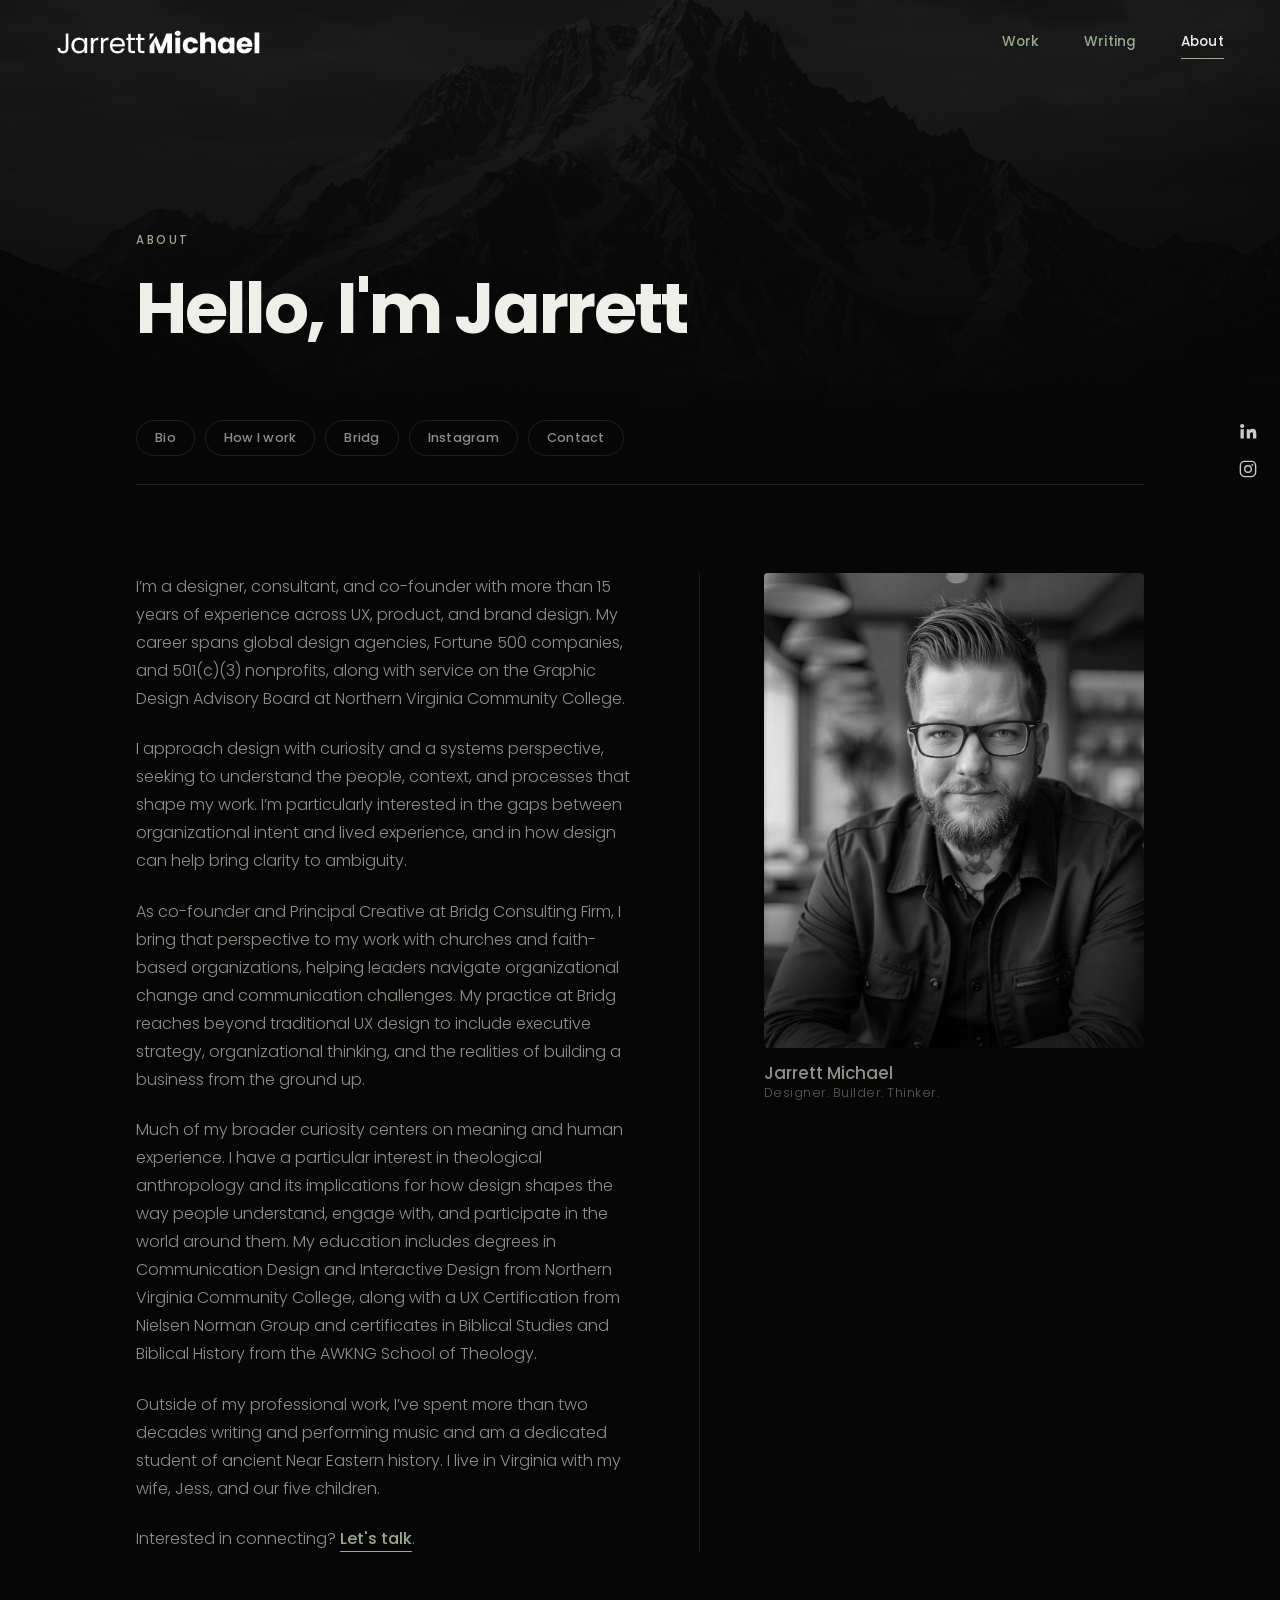
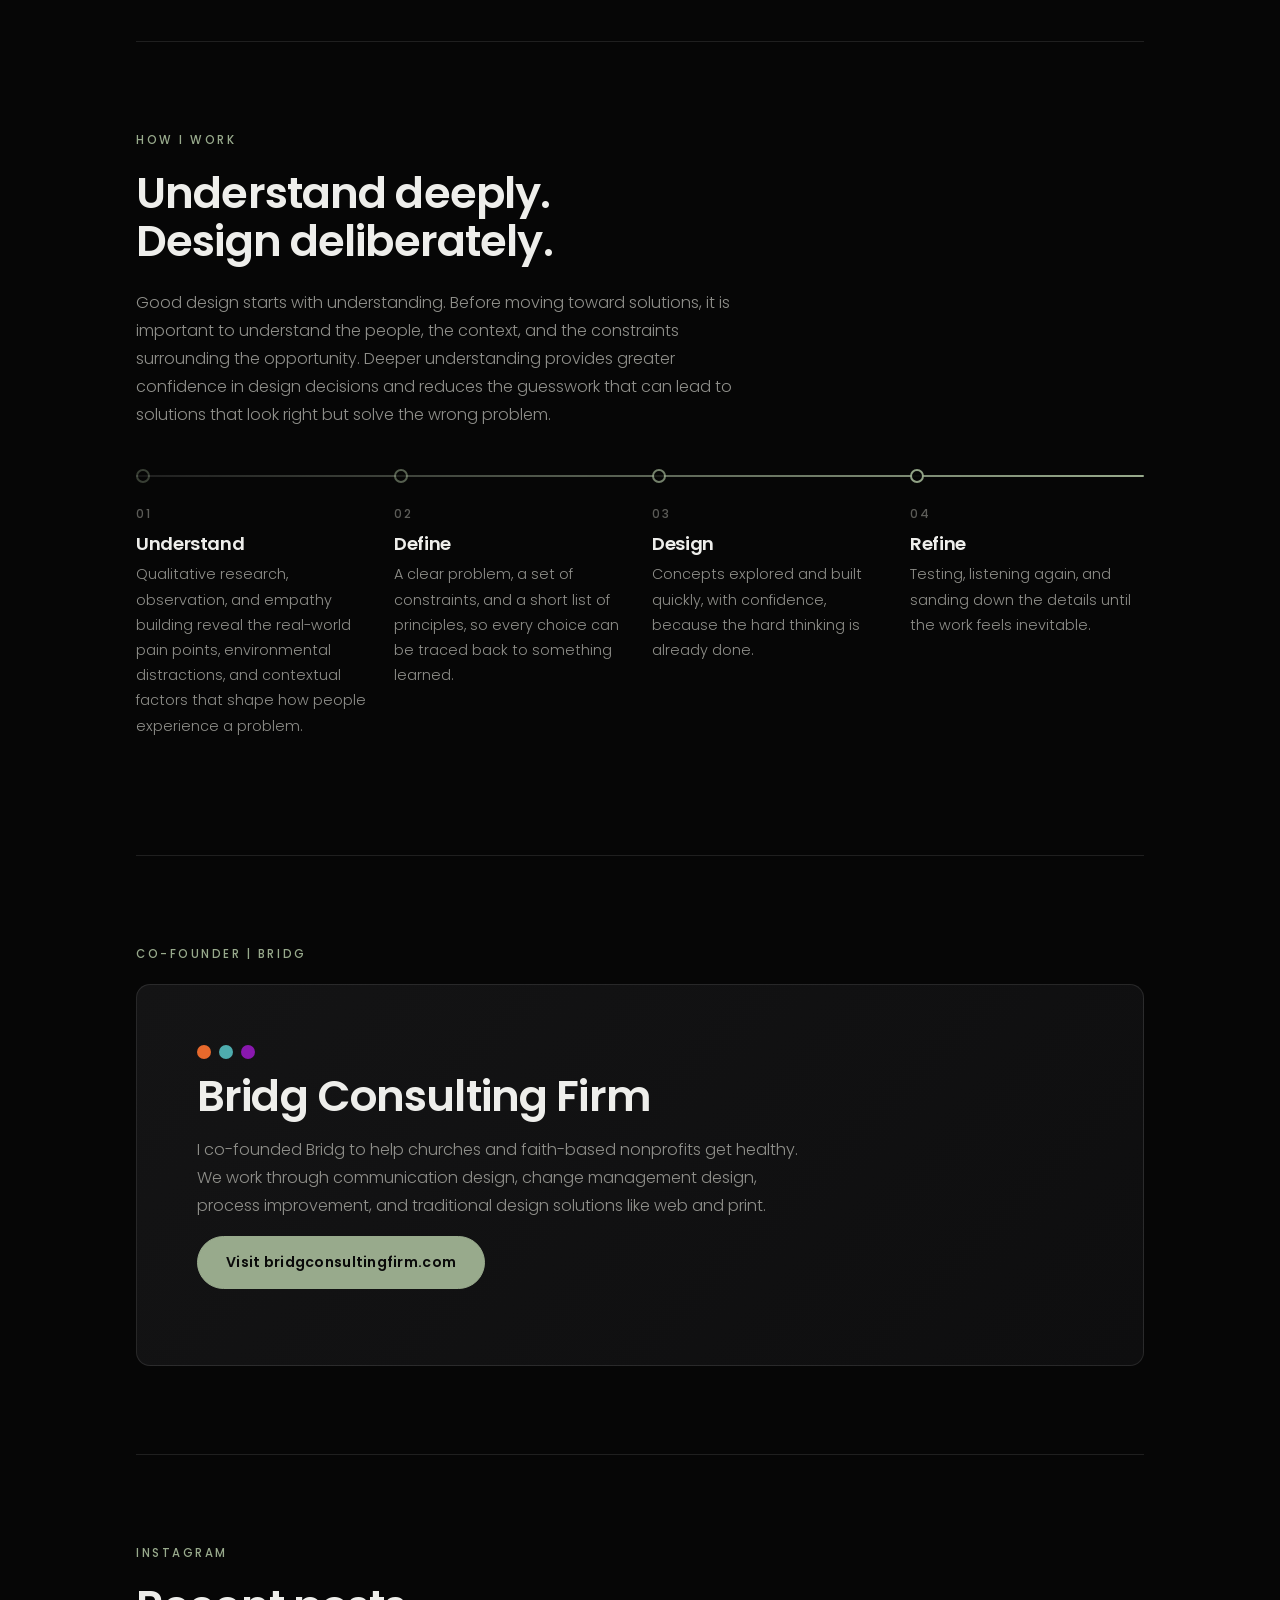
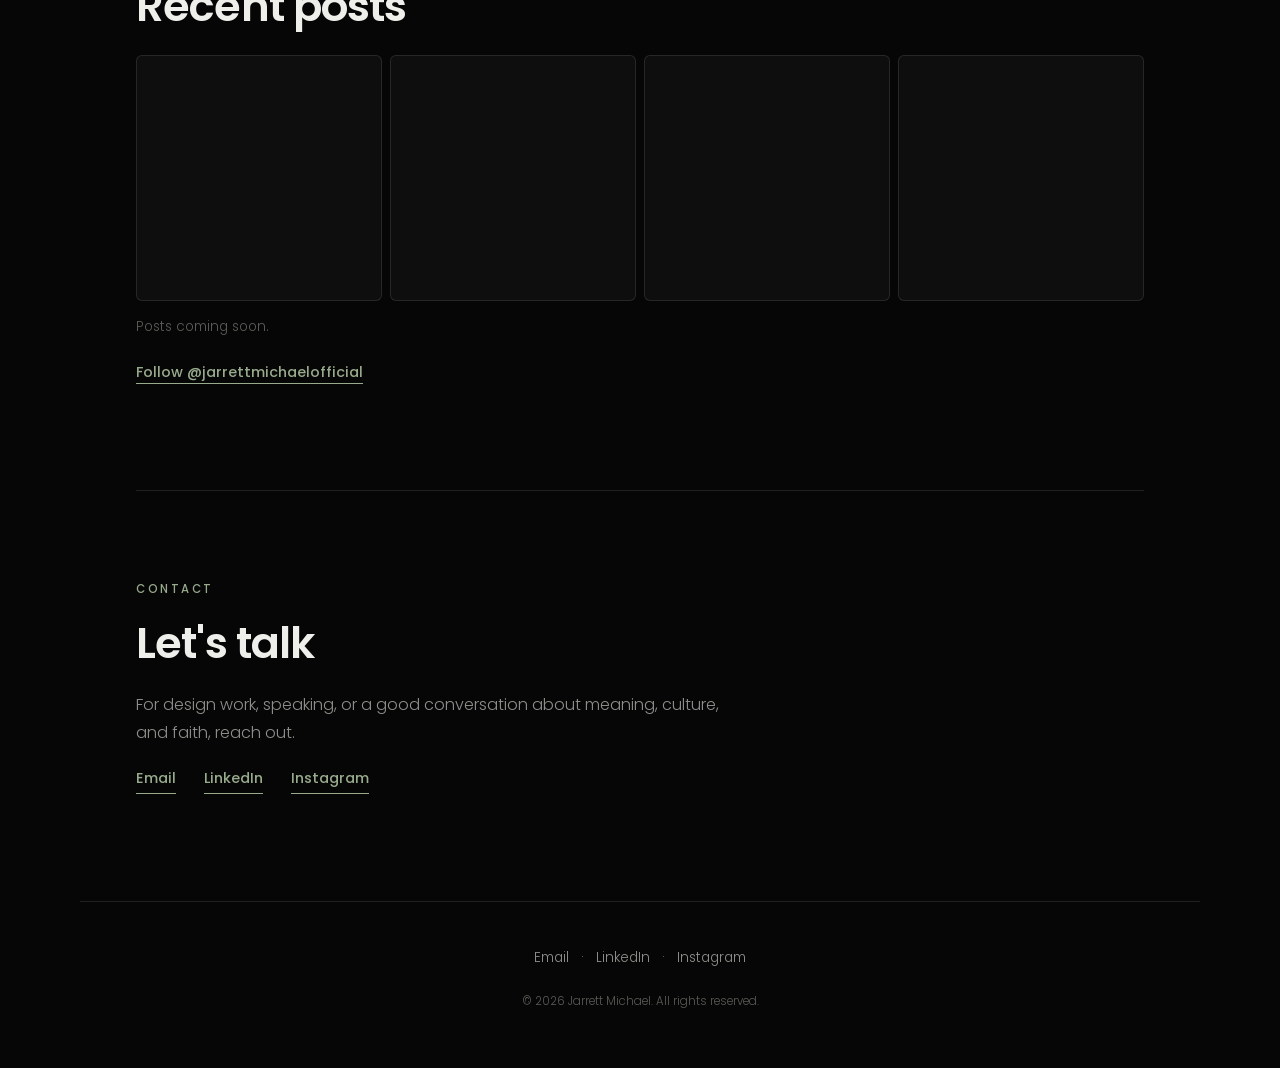
==== about.html @ 7ebf7dcf "Add files via upload" ====
<!DOCTYPE html>
<html lang="en">
<head>
<meta charset="utf-8">
<meta name="viewport" content="width=device-width, initial-scale=1">
<meta name="theme-color" content="#060606">
<title>About — Jarrett Michael</title>
<meta name="description" content="About Jarrett Michael: bio, how I work, Bridg Consulting Firm, and contact.">
<meta property="og:title" content="About — Jarrett Michael">
<meta property="og:description" content="About Jarrett Michael: bio, how I work, Bridg Consulting Firm, and contact.">
<meta property="og:type" content="website">
<link rel="preconnect" href="https://fonts.googleapis.com">
<link rel="preconnect" href="https://fonts.gstatic.com" crossorigin>
<link href="https://fonts.googleapis.com/css2?family=Poppins:ital,wght@0,300;0,400;0,500;0,600;0,700;1,300&display=swap" rel="stylesheet">
<link rel="icon" type="image/png" href="favicon.png">
<link rel="apple-touch-icon" href="apple-touch-icon.png">
<link rel="stylesheet" href="styles.css">
</head>
<body class="inner">
<a class="skip" href="#main">Skip to content</a>
<header class="site-header">
  <a class="wordmark" href="index.html" aria-label="Jarrett Michael, home"><img src="logo.png" alt="Jarrett Michael" width="640" height="81"></a>
  <button class="menu-btn" aria-expanded="false" aria-controls="nav">Menu</button>
  <nav id="nav" aria-label="Primary"><a href="work.html">Work</a><a href="writing.html">Writing</a><a href="about.html" aria-current="page">About</a></nav>
</header>
<aside class="social" aria-label="Social links"><a href="https://www.linkedin.com/in/jarrettmichaelofficial" rel="noopener" aria-label="LinkedIn"><svg viewBox="0 0 24 24" aria-hidden="true"><path d="M4.98 3.5a2.5 2.5 0 1 1 0 5 2.5 2.5 0 0 1 0-5zM3 9.75h4V21H3V9.75zm6.5 0h3.83v1.54h.06c.53-1 1.84-2.07 3.79-2.07 4.05 0 4.8 2.66 4.8 6.13V21h-4v-4.9c0-1.17-.02-2.67-1.63-2.67-1.63 0-1.88 1.27-1.88 2.59V21h-4V9.75z"/></svg></a><a href="https://instagram.com/jarrettmichaelofficial" rel="noopener" aria-label="Instagram"><svg viewBox="0 0 24 24" aria-hidden="true"><path d="M12 7.2A4.8 4.8 0 1 0 12 16.8 4.8 4.8 0 0 0 12 7.2zm0 7.9a3.1 3.1 0 1 1 0-6.2 3.1 3.1 0 0 1 0 6.2zM17.3 6a1.1 1.1 0 1 0 0 2.2 1.1 1.1 0 0 0 0-2.2zM16 2H8a6 6 0 0 0-6 6v8a6 6 0 0 0 6 6h8a6 6 0 0 0 6-6V8a6 6 0 0 0-6-6zm4.3 14A4.3 4.3 0 0 1 16 20.3H8A4.3 4.3 0 0 1 3.7 16V8A4.3 4.3 0 0 1 8 3.7h8A4.3 4.3 0 0 1 20.3 8v8z"/></svg></a></aside>
<main id="main">
<section class="page-head"><div class="wrap"><p class="kicker reveal">About</p><h1 class="reveal">Hello, I'm Jarrett</h1></div></section>
<div class="wrap">
<nav class="subnav reveal" aria-label="On this page">
  <a href="#bio">Bio</a><a href="#philosophy">How I work</a><a href="#bridg">Bridg</a><a href="#instagram">Instagram</a><a href="#contact">Contact</a>
</nav>

<section class="about-sec" id="bio">
  <div class="bio">
    <div class="bio-text reveal">
      <p>I’m a designer, consultant, and co-founder with more than 15 years of experience across UX, product, and brand design. My career spans global design agencies, Fortune 500 companies, and 501(c)(3) nonprofits, along with service on the Graphic Design Advisory Board at Northern Virginia Community College.</p>
      <p>I approach design with curiosity and a systems perspective, seeking to understand the people, context, and processes that shape my work. I’m particularly interested in the gaps between organizational intent and lived experience, and in how design can help bring clarity to ambiguity.</p>
      <p>As co-founder and Principal Creative at Bridg Consulting Firm, I bring that perspective to my work with churches and faith-based organizations, helping leaders navigate organizational change and communication challenges. My practice at Bridg reaches beyond traditional UX design to include executive strategy, organizational thinking, and the realities of building a business from the ground up.</p>
      <p>Much of my broader curiosity centers on meaning and human experience. I have a particular interest in theological anthropology and its implications for how design shapes the way people understand, engage with, and participate in the world around them. My education includes degrees in Communication Design and Interactive Design from Northern Virginia Community College, along with a UX Certification from Nielsen Norman Group and certificates in Biblical Studies and Biblical History from the AWKNG School of Theology.</p>
      <p>Outside of my professional work, I’ve spent more than two decades writing and performing music and am a dedicated student of ancient Near Eastern history. I live in Virginia with my wife, Jess, and our five children.</p>
      <p class="connect">Interested in connecting? <a class="link" href="#contact">Let's talk</a>.</p>
    </div>
    <figure class="portrait reveal">
      <img src="portrait.jpg" alt="Portrait of Jarrett Michael" width="1000" height="1275">
      <figcaption><strong>Jarrett Michael</strong><span>Designer. Builder. Thinker.</span></figcaption>
    </figure>
  </div>
</section>

<section class="about-sec" id="philosophy">
  <p class="kicker reveal">How I work</p>
  <h2 class="reveal">Understand deeply.<br>Design deliberately.</h2>
  <div class="prose reveal">
    <p>Good design starts with understanding. Before moving toward solutions, it is important to understand the people, the context, and the constraints surrounding the opportunity. Deeper understanding provides greater confidence in design decisions and reduces the guesswork that can lead to solutions that look right but solve the wrong problem.</p>
  </div>
  <ol class="spectrum" aria-label="Process: Understand, Define, Design, Refine">
    <li class="stage reveal"><span class="node" aria-hidden="true"></span><p class="num">01</p><h3>Understand</h3><p>Qualitative research, observation, and empathy building reveal the real-world pain points, environmental distractions, and contextual factors that shape how people experience a problem.</p></li>
    <li class="stage reveal"><span class="node" aria-hidden="true"></span><p class="num">02</p><h3>Define</h3><p>A clear problem, a set of constraints, and a short list of principles, so every choice can be traced back to something learned.</p></li>
    <li class="stage reveal"><span class="node" aria-hidden="true"></span><p class="num">03</p><h3>Design</h3><p>Concepts explored and built quickly, with confidence, because the hard thinking is already done.</p></li>
    <li class="stage reveal"><span class="node" aria-hidden="true"></span><p class="num">04</p><h3>Refine</h3><p>Testing, listening again, and sanding down the details until the work feels inevitable.</p></li>
  </ol>
</section>

<section class="about-sec" id="bridg">
  <p class="kicker reveal">Co-Founder | Bridg</p>
  <div class="bridg reveal">
    <div class="nodes" aria-hidden="true"><i style="background:#E7692C"></i><i style="background:#4EACAE"></i><i style="background:#8918AE"></i></div>
    <h2>Bridg Consulting Firm</h2>
    <p>I co-founded Bridg to help churches and faith-based nonprofits get healthy. We work through communication design, change management design, process improvement, and traditional design solutions like web and print.</p>
    <p><a class="btn" href="https://bridgconsultingfirm.com" rel="noopener">Visit bridgconsultingfirm.com</a></p>
  </div>
</section>

<section class="about-sec" id="instagram">
  <p class="kicker reveal">Instagram</p>
  <h2 class="reveal">Recent posts</h2>
  <!-- INSTAGRAM FEED: paste a feed widget embed (Behold, Elfsight, SnapWidget) inside #ig-embed and delete the placeholder grid. -->
  <div class="ig-embed" id="ig-embed">
    <div class="ig-grid reveal" aria-hidden="true"><i></i><i></i><i></i><i></i></div>
    <p class="reveal ig-note">Posts coming soon.</p>
  </div>
  <p class="reveal"><a class="link" href="https://instagram.com/jarrettmichaelofficial" rel="noopener">Follow @jarrettmichaelofficial</a></p>
</section>

<section class="about-sec" id="contact">
  <p class="kicker reveal">Contact</p>
  <h2 class="reveal">Let's talk</h2>
  <div class="prose reveal">
    <p>For design work, speaking, or a good conversation about meaning, culture, and faith, reach out.</p>
    <p class="contact-links"><a class="link" href="mailto:jarrett@bridgconsultingfirm.com">Email</a><a class="link" href="https://www.linkedin.com/in/jarrettmichaelofficial" rel="noopener">LinkedIn</a><a class="link" href="https://instagram.com/jarrettmichaelofficial" rel="noopener">Instagram</a></p>
  </div>
</section>
</div>

</main>
<footer class="site-footer">
  <p class="foot-links"><a href="mailto:jarrett@bridgconsultingfirm.com">Email</a><span aria-hidden="true">·</span><a href="https://www.linkedin.com/in/jarrettmichaelofficial" rel="noopener">LinkedIn</a><span aria-hidden="true">·</span><a href="https://instagram.com/jarrettmichaelofficial" rel="noopener">Instagram</a></p>
  <p class="foot-small">&copy; <span id="yr">2026</span> Jarrett Michael. All rights reserved.</p>
</footer>
<script src="script.js"></script>
</body>
</html>
---- styles.css ----
:root{
  --bg:#060606; --surface:#0e0e0f; --raise:#141415; --ink:#eeeeeb; --muted:#8f8f8a; --dim:#5c5c58; --line:rgba(255,255,255,.1);
  --accent:#98aa8c; --accent-ink:#0a0a0a;
  --sans:'Poppins',system-ui,-apple-system,'Segoe UI',sans-serif;
  --max:1120px; --pad:clamp(20px,5vw,56px);
}
*{box-sizing:border-box}
html{scroll-behavior:smooth;background:var(--bg)}
body{margin:0;background:var(--bg);color:var(--ink);font:300 16px/1.75 var(--sans);-webkit-font-smoothing:antialiased;color-scheme:dark}
h1,h2,h3{font-family:var(--sans);font-weight:600;line-height:1.1;margin:0;letter-spacing:-.02em}
a{color:inherit}
img{max-width:100%;height:auto;display:block}
.skip{position:absolute;left:-999px;top:8px;background:var(--ink);color:var(--bg);padding:8px 12px;z-index:30}
.skip:focus{left:8px}
:focus-visible{outline:2px solid var(--accent);outline-offset:3px}
.wrap{max-width:var(--max);margin:0 auto;padding-left:var(--pad);padding-right:var(--pad)}

/* header */
.site-header{position:absolute;top:0;left:0;right:0;z-index:20;display:flex;align-items:center;justify-content:space-between;gap:24px;padding:26px var(--pad)}
.wordmark{text-decoration:none;font-size:1.3rem;letter-spacing:-.02em;display:inline-flex;gap:4px;align-items:baseline}
.wordmark span{font-weight:300}
.wordmark strong{font-weight:700}
.wordmark img{height:26px;width:auto;display:block}
nav{display:flex;gap:44px}
nav a{text-decoration:none;font-size:.85rem;font-weight:500;letter-spacing:.02em;color:var(--accent);padding:4px 0;border-bottom:1px solid transparent;transition:color .25s,border-color .25s}
nav a:hover,nav a[aria-current="page"]{color:var(--ink);border-color:var(--accent)}
.menu-btn{display:none;background:none;border:1px solid var(--line);color:var(--ink);font:inherit;font-size:.8rem;padding:6px 16px;border-radius:999px;cursor:pointer}

/* fixed social rail */
.social{position:fixed;right:22px;top:50%;transform:translateY(-50%);z-index:15;display:flex;flex-direction:column;gap:18px}
.social a{display:block;width:20px;height:20px;color:var(--ink);opacity:.85;transition:color .2s,opacity .2s}
.social a:hover{color:var(--accent);opacity:1}
.social svg{width:100%;height:100%;fill:currentColor}

/* hero */
.hero{position:relative;min-height:100vh;min-height:100svh;display:flex;align-items:center;justify-content:center;text-align:center;
  background:linear-gradient(to bottom,rgba(6,6,6,.935) 0,rgba(6,6,6,.753) 45%,rgba(6,6,6,.948) 100%),url(mountain.png) center 65%/cover no-repeat,var(--mtn,none) center bottom/cover no-repeat,#0a0a0b}
.hero-inner{position:relative;z-index:2;padding:120px var(--pad) 140px}
.hero h1{font-size:clamp(3rem,9vw,7rem);font-weight:700;line-height:1.02;letter-spacing:-.035em}
.hero h1 i{font-style:normal;color:var(--accent)}
.quote{margin:34px 0 0;font-size:clamp(.95rem,1.6vw,1.15rem);font-weight:300;color:var(--muted);letter-spacing:.02em}
.quote em{font-style:normal;color:var(--accent);font-weight:500}
.scroll{z-index:2;position:absolute;left:50%;bottom:34px;transform:translateX(-50%);width:22px;height:38px;color:var(--accent);opacity:.7;transition:opacity .2s}
.scroll:hover{opacity:1}
.scroll svg{width:100%;height:100%;animation:nudge 2.6s ease-in-out infinite}
@keyframes nudge{0%,100%{transform:translateY(0)}50%{transform:translateY(6px)}}

/* inner page heads with a low mountain band */
.page-head{position:relative;padding:clamp(150px,20vw,230px) 0 clamp(36px,6vw,64px);
  background:linear-gradient(to bottom,rgba(6,6,6,.883),rgba(6,6,6,.98) 92%,var(--bg)),url(mountain.png) center 40%/cover no-repeat,var(--mtn,none) center 30%/cover no-repeat}
.page-head h1{font-size:clamp(2.2rem,6vw,4.4rem);font-weight:700;letter-spacing:-.03em;max-width:14em}
.kicker{font-size:.72rem;font-weight:500;letter-spacing:.22em;text-transform:uppercase;color:var(--accent);margin:0 0 20px}
.lede{font-size:1.1rem;color:var(--muted);max-width:34em;margin:24px 0 0}

/* pillars */
.trio{display:grid;grid-template-columns:repeat(3,1fr);gap:0;padding-top:clamp(64px,9vw,120px);padding-bottom:clamp(40px,7vw,80px)}
.pillar{padding:8px 36px 8px 0}
.pillar+.pillar{padding-left:36px;border-left:1px solid var(--line)}
.num{font-size:.75rem;font-weight:500;color:var(--dim);margin:0 0 26px;letter-spacing:.14em}
.pillar h2{font-size:1.9rem;margin-bottom:18px}
.pillar p:not(.num){color:var(--muted);margin:0 0 22px;font-size:.95rem}
.tags{list-style:none;margin:0 0 20px;padding:0;display:flex;flex-wrap:wrap;gap:8px}
.tags li{font-size:.72rem;font-weight:500;letter-spacing:.06em;color:var(--accent);border:1px solid rgba(152,170,140,.35);border-radius:999px;padding:3px 13px}
.link{color:var(--accent);text-decoration:none;background:linear-gradient(currentColor,currentColor) 0 100%/100% 1px no-repeat;padding-bottom:2px;font-size:.9rem;font-weight:500}
.link:hover{animation:ul .8s cubic-bezier(.65,0,.35,1)}
.btn{display:inline-block;background:var(--accent);color:var(--accent-ink);text-decoration:none;font-size:.88rem;font-weight:600;letter-spacing:.02em;padding:13px 28px;border-radius:999px;border:1px solid var(--accent);transition:background .6s cubic-bezier(.4,0,.2,1),color .6s cubic-bezier(.4,0,.2,1)}
.btn:hover{background:transparent;color:var(--accent)}

/* feature */
.feature{margin-top:clamp(24px,5vw,56px);margin-bottom:clamp(56px,8vw,100px)}
.feature>div{display:grid;grid-template-columns:minmax(0,1fr) minmax(0,.9fr);align-items:stretch;overflow:hidden;background:linear-gradient(135deg,var(--raise),var(--surface));border:1px solid var(--line);border-radius:14px}
.feature-text{padding:clamp(32px,6vw,72px)}
.feature-img{position:relative;display:block;min-height:300px;overflow:hidden}
.feature-img img{position:absolute;inset:0;width:100%;height:100%;object-fit:cover;object-position:68% 55%;scale:1.08;translate:0 var(--py,0px);-webkit-mask-image:linear-gradient(to right,transparent 0,rgba(0,0,0,.06) 10%,rgba(0,0,0,.2) 24%,rgba(0,0,0,.45) 42%,rgba(0,0,0,.75) 62%,#000 84%);mask-image:linear-gradient(to right,transparent 0,rgba(0,0,0,.06) 10%,rgba(0,0,0,.2) 24%,rgba(0,0,0,.45) 42%,rgba(0,0,0,.75) 62%,#000 84%);transition:transform .8s}
.feature-img:hover img{transform:scale(1.04)}
.feature-img::after{content:"";position:absolute;left:68%;top:53%;width:62%;aspect-ratio:1;translate:-50% -50%;border-radius:50%;background:radial-gradient(circle,rgba(255,238,196,.5) 0,rgba(255,220,150,.18) 28%,rgba(0,0,0,0) 62%);mix-blend-mode:screen;pointer-events:none;animation:glow 5.5s ease-in-out infinite alternate}
.feature h2{font-size:clamp(2.2rem,5vw,3.4rem);margin-bottom:16px}
.feature p:not(.kicker){max-width:36em;color:var(--muted)}

/* sections + cards */
.grid-section{padding-top:24px;padding-bottom:clamp(40px,7vw,90px)}
.section-title{font-size:1.4rem;margin:0 0 28px;padding-top:24px;border-top:1px solid var(--line)}
.cards{display:grid;grid-template-columns:repeat(3,1fr);gap:20px}
.cards.two{grid-template-columns:repeat(2,1fr)}
.card{background:var(--surface);border:1px solid var(--line);border-radius:12px;padding:30px;display:flex;flex-direction:column;gap:10px;text-decoration:none;transition:border-color .7s ease,transform .8s cubic-bezier(.2,.7,.2,1),background .7s ease}
.linkcard:hover{border-color:rgba(152,170,140,.55);transform:translateY(-3px);background:var(--raise)}
.card h3{font-size:1.25rem}
.card p{margin:0;color:var(--muted);font-size:.92rem}
.card .meta{font-size:.68rem;font-weight:500;letter-spacing:.16em;text-transform:uppercase;color:var(--dim)}
.soon{margin-top:auto;padding-top:16px;font-size:.7rem;font-weight:500;color:var(--dim);letter-spacing:.14em;text-transform:uppercase}
.soon.live{color:var(--accent)}

/* about */
.subnav{display:flex;flex-wrap:wrap;gap:10px;padding:8px 0 28px}
.subnav a{font-size:.8rem;font-weight:500;text-decoration:none;color:var(--muted);border:1px solid var(--line);border-radius:999px;padding:6px 18px;transition:color .2s,border-color .2s}
.subnav a:hover{color:var(--accent);border-color:rgba(152,170,140,.5)}
.about-sec{padding:clamp(40px,7vw,88px) 0;border-top:1px solid var(--line);scroll-margin-top:16px}
.about-sec>h2{font-size:clamp(1.8rem,4vw,2.7rem);margin:0 0 24px}
.bio{display:grid;grid-template-columns:1fr minmax(0,380px);gap:clamp(28px,5vw,64px);align-items:start}
.bio-text{grid-column:1;border-right:1px solid var(--line);padding-right:clamp(28px,5vw,64px)}
.bio-text p{color:var(--muted);margin:0 0 1.4em;max-width:36em}
.bio-text .connect{margin-bottom:0}
.bio-text .link{font-size:inherit}
.contact-links{display:flex;flex-wrap:wrap;gap:10px 28px;margin:0}
.portrait{grid-column:2;margin:0;position:sticky;top:96px}
.portrait img{width:100%;aspect-ratio:4/5;object-fit:cover;border-radius:4px;filter:grayscale(1)}
.portrait figcaption{margin-top:14px;display:flex;flex-direction:column;gap:0}
.portrait strong{font-weight:500;color:var(--muted);font-size:1.05rem;line-height:1.35}
.portrait span{font-size:.78rem;color:var(--dim);letter-spacing:.04em;line-height:1.35}
.prose{max-width:38em}
.prose p{margin:0 0 1.2em;color:var(--muted)}
.todo{border-left:2px solid var(--accent);padding-left:16px;color:var(--dim)!important;font-size:.85rem;font-style:italic}
.spectrum{list-style:none;margin:40px 0 28px;padding:0;display:grid;grid-template-columns:repeat(4,1fr);gap:24px;position:relative}
.spectrum::before{content:"";position:absolute;left:0;right:0;top:6px;height:2px;border-radius:2px;background:linear-gradient(90deg,var(--line),var(--accent))}
.stage{position:relative;padding-top:34px}
.stage .node{position:absolute;top:0;left:0;width:14px;height:14px;border-radius:50%;background:var(--bg,#060606);border:2px solid var(--accent);opacity:calc(.35 + var(--k,0)*.2)}
.stage:nth-child(1) .node{--k:0}.stage:nth-child(2) .node{--k:1}.stage:nth-child(3) .node{--k:2}.stage:nth-child(4) .node{--k:3}
.stage h3{font-size:1.15rem;margin-bottom:8px}
.stage p:last-child{margin:0;color:var(--muted);font-size:.9rem}
.stage .num{margin-bottom:10px}
.bridg{background:linear-gradient(135deg,var(--raise),var(--surface));border:1px solid var(--line);border-radius:14px;padding:clamp(28px,5vw,60px)}
.bridg h2{font-size:clamp(1.8rem,4vw,2.7rem);margin:14px 0 16px}
.bridg p{max-width:38em;color:var(--muted)}
.nodes{display:flex;gap:8px}
.nodes i{width:14px;height:14px;border-radius:50%;display:block}
.ig-grid{display:grid;grid-template-columns:repeat(4,1fr);gap:8px;margin:0 0 14px}
.ig-grid i{aspect-ratio:1;background:var(--surface);border:1px solid var(--line);border-radius:6px;display:block}
.ig-note{color:var(--dim);font-size:.85rem;margin:0 0 20px}

/* footer */
.site-footer{border-top:1px solid var(--line);max-width:var(--max);margin:0 auto;padding:44px var(--pad) 56px;text-align:center}
.site-footer p{margin:0}
.foot-links{display:flex;gap:12px;justify-content:center;flex-wrap:wrap;color:var(--muted);font-size:.85rem}
.prose .foot-links{justify-content:flex-start}
.foot-links a{text-decoration:none}.foot-links a:hover{color:var(--accent)}
.foot-small{margin-top:22px!important;font-size:.72rem;color:var(--dim)}

/* calm reveal */
.reveal{opacity:0;transform:translateY(12px);transition:opacity .9s ease,transform .9s ease}
.reveal.in{opacity:1;transform:none}
@media (prefers-reduced-motion:reduce){.reveal{opacity:1;transform:none;transition:none}html{scroll-behavior:auto}.scroll svg{animation:none}}

@media (max-width:900px){
  .spectrum{grid-template-columns:1fr 1fr}
  .bio{grid-template-columns:1fr}
  .bio-text,.portrait{grid-column:1}
  .bio-text{border-right:0;padding-right:0}
  .portrait{max-width:340px;order:-1;position:static}
}
@media (max-width:820px){.feature>div{grid-template-columns:1fr}.feature-img{min-height:0;aspect-ratio:3/2;order:-1}.feature-img img{-webkit-mask-image:linear-gradient(to top,transparent 0,rgba(0,0,0,.15) 14%,rgba(0,0,0,.5) 38%,#000 78%);mask-image:linear-gradient(to top,transparent 0,rgba(0,0,0,.15) 14%,rgba(0,0,0,.5) 38%,#000 78%)}
  .menu-btn{display:block}
  nav{display:none;position:absolute;right:var(--pad);top:70px;flex-direction:column;gap:16px;background:var(--surface);border:1px solid var(--line);border-radius:12px;padding:22px 28px;z-index:25}
  nav.open{display:flex}
  .social{display:none}
  .trio{grid-template-columns:1fr}
  .pillar,.pillar+.pillar{padding:32px 0;border-left:0}
  .pillar+.pillar{border-top:1px solid var(--line)}
  .cards,.cards.two{grid-template-columns:1fr}
}
@media (max-width:520px){.spectrum{grid-template-columns:1fr;gap:28px;padding-left:34px}.spectrum::before{left:6px;right:auto;top:0;bottom:0;width:2px;height:auto;background:linear-gradient(180deg,var(--line),var(--accent))}.stage{padding:0}.stage .node{left:-34px;top:2px}.ig-grid{grid-template-columns:repeat(2,1fr)}}

/* motion */
@keyframes slideup{from{transform:translateY(112%)}to{transform:none}}
@keyframes ul{0%{background-size:100% 1px;background-position:100% 100%}45%{background-size:0 1px;background-position:100% 100%}55%{background-size:0 1px;background-position:0 100%}100%{background-size:100% 1px;background-position:0 100%}}
.card.reveal{transition:opacity .9s ease,transform .8s cubic-bezier(.2,.7,.2,1),border-color .7s ease,background .7s ease}
@keyframes fadein{from{opacity:0}to{opacity:1}}
@keyframes scrollin{from{opacity:0}}
@keyframes veil{from{opacity:1}to{opacity:0}}
@keyframes glow{from{opacity:.35;scale:.85}to{opacity:1;scale:1.12}}
.hero h1 .w{display:inline-block;vertical-align:top;overflow:hidden;padding:.06em .08em .16em;margin:-.06em -.08em -.16em}
.hero h1 .wi{display:inline-block;transform:translateY(112%);animation:slideup 1.25s cubic-bezier(.16,.84,.24,1) forwards;animation-delay:calc(.5s + var(--d)*.22s)}
.hero::before{content:"";position:absolute;inset:0;background:var(--bg);z-index:1;pointer-events:none;animation:veil 2s ease .1s forwards}
.scroll{animation:scrollin 1s ease 2.3s backwards}
.pillar .tags li{opacity:0;transform:translateY(8px);transition:opacity .6s ease,transform .6s ease,border-color .25s,background .25s,box-shadow .25s;transition-delay:calc(.45s + var(--i,0)*.08s)}
.pillar.in .tags li{opacity:1;transform:none}
.pillar.done .tags li{transition-delay:0s}
@media (prefers-reduced-motion:reduce){
  .hero h1 .wi,.pillar .tags li{opacity:1;animation:none;transform:none;transition:none}
  .link:hover{animation:none}
  .scroll{animation:none}.hero::before{display:none}.feature-img::after{animation:none;opacity:.6}.feature-img img{translate:none}
}

/* process spectrum: endless left-to-right flow */
.spectrum::after{content:"";position:absolute;left:0;right:0;top:6px;height:2px;border-radius:2px;pointer-events:none;background:linear-gradient(90deg,transparent 0,#c3d4b8 50%,transparent 100%) no-repeat;background-size:20% 100%;background-position:-25% 0;animation:sflow 7s linear infinite}
.stage .node{animation:7s linear infinite}
.stage .num{animation:7s linear infinite}
.stage:nth-child(1) .node{animation-name:n1}.stage:nth-child(1) .num{animation-name:u1}
.stage:nth-child(2) .node{animation-name:n2}.stage:nth-child(2) .num{animation-name:u2}
.stage:nth-child(3) .node{animation-name:n3}.stage:nth-child(3) .num{animation-name:u3}
.stage:nth-child(4) .node{animation-name:n4}.stage:nth-child(4) .num{animation-name:u4}
@keyframes n1{0%,6%{background:var(--bg);box-shadow:0 0 0 0 rgba(152,170,140,0);transform:scale(1)}8%{background:var(--accent);opacity:1;box-shadow:0 0 14px 3px rgba(152,170,140,.55);transform:scale(1.35)}13%,93%{background:var(--accent);opacity:1;box-shadow:0 0 0 0 rgba(152,170,140,0);transform:scale(1)}100%{background:var(--bg);box-shadow:0 0 0 0 rgba(152,170,140,0);transform:scale(1)}}
@keyframes u1{0%,6%{color:var(--dim)}8%,93%{color:var(--accent)}100%{color:var(--dim)}}
@keyframes n2{0%,28%{background:var(--bg);box-shadow:0 0 0 0 rgba(152,170,140,0);transform:scale(1)}30%{background:var(--accent);opacity:1;box-shadow:0 0 14px 3px rgba(152,170,140,.55);transform:scale(1.35)}35%,93%{background:var(--accent);opacity:1;box-shadow:0 0 0 0 rgba(152,170,140,0);transform:scale(1)}100%{background:var(--bg);box-shadow:0 0 0 0 rgba(152,170,140,0);transform:scale(1)}}
@keyframes u2{0%,28%{color:var(--dim)}30%,93%{color:var(--accent)}100%{color:var(--dim)}}
@keyframes n3{0%,49%{background:var(--bg);box-shadow:0 0 0 0 rgba(152,170,140,0);transform:scale(1)}51%{background:var(--accent);opacity:1;box-shadow:0 0 14px 3px rgba(152,170,140,.55);transform:scale(1.35)}56%,93%{background:var(--accent);opacity:1;box-shadow:0 0 0 0 rgba(152,170,140,0);transform:scale(1)}100%{background:var(--bg);box-shadow:0 0 0 0 rgba(152,170,140,0);transform:scale(1)}}
@keyframes u3{0%,49%{color:var(--dim)}51%,93%{color:var(--accent)}100%{color:var(--dim)}}
@keyframes n4{0%,71%{background:var(--bg);box-shadow:0 0 0 0 rgba(152,170,140,0);transform:scale(1)}73%{background:var(--accent);opacity:1;box-shadow:0 0 14px 3px rgba(152,170,140,.55);transform:scale(1.35)}78%,93%{background:var(--accent);opacity:1;box-shadow:0 0 0 0 rgba(152,170,140,0);transform:scale(1)}100%{background:var(--bg);box-shadow:0 0 0 0 rgba(152,170,140,0);transform:scale(1)}}
@keyframes u4{0%,71%{color:var(--dim)}73%,93%{color:var(--accent)}100%{color:var(--dim)}}
@keyframes sflow{from{background-position:-25% 0}to{background-position:125% 0}}
@media (max-width:520px){
  .spectrum::after{left:6px;right:auto;top:0;bottom:0;width:2px;height:auto;background:linear-gradient(180deg,transparent 0,#c3d4b8 50%,transparent 100%) no-repeat;background-size:100% 20%;background-position:0 -25%;animation-name:sflowy}
  @keyframes sflowy{from{background-position:0 -25%}to{background-position:0 125%}}
}
@media (prefers-reduced-motion:reduce){.spectrum::after,.stage .node,.stage .num{animation:none}.spectrum::after{display:none}}
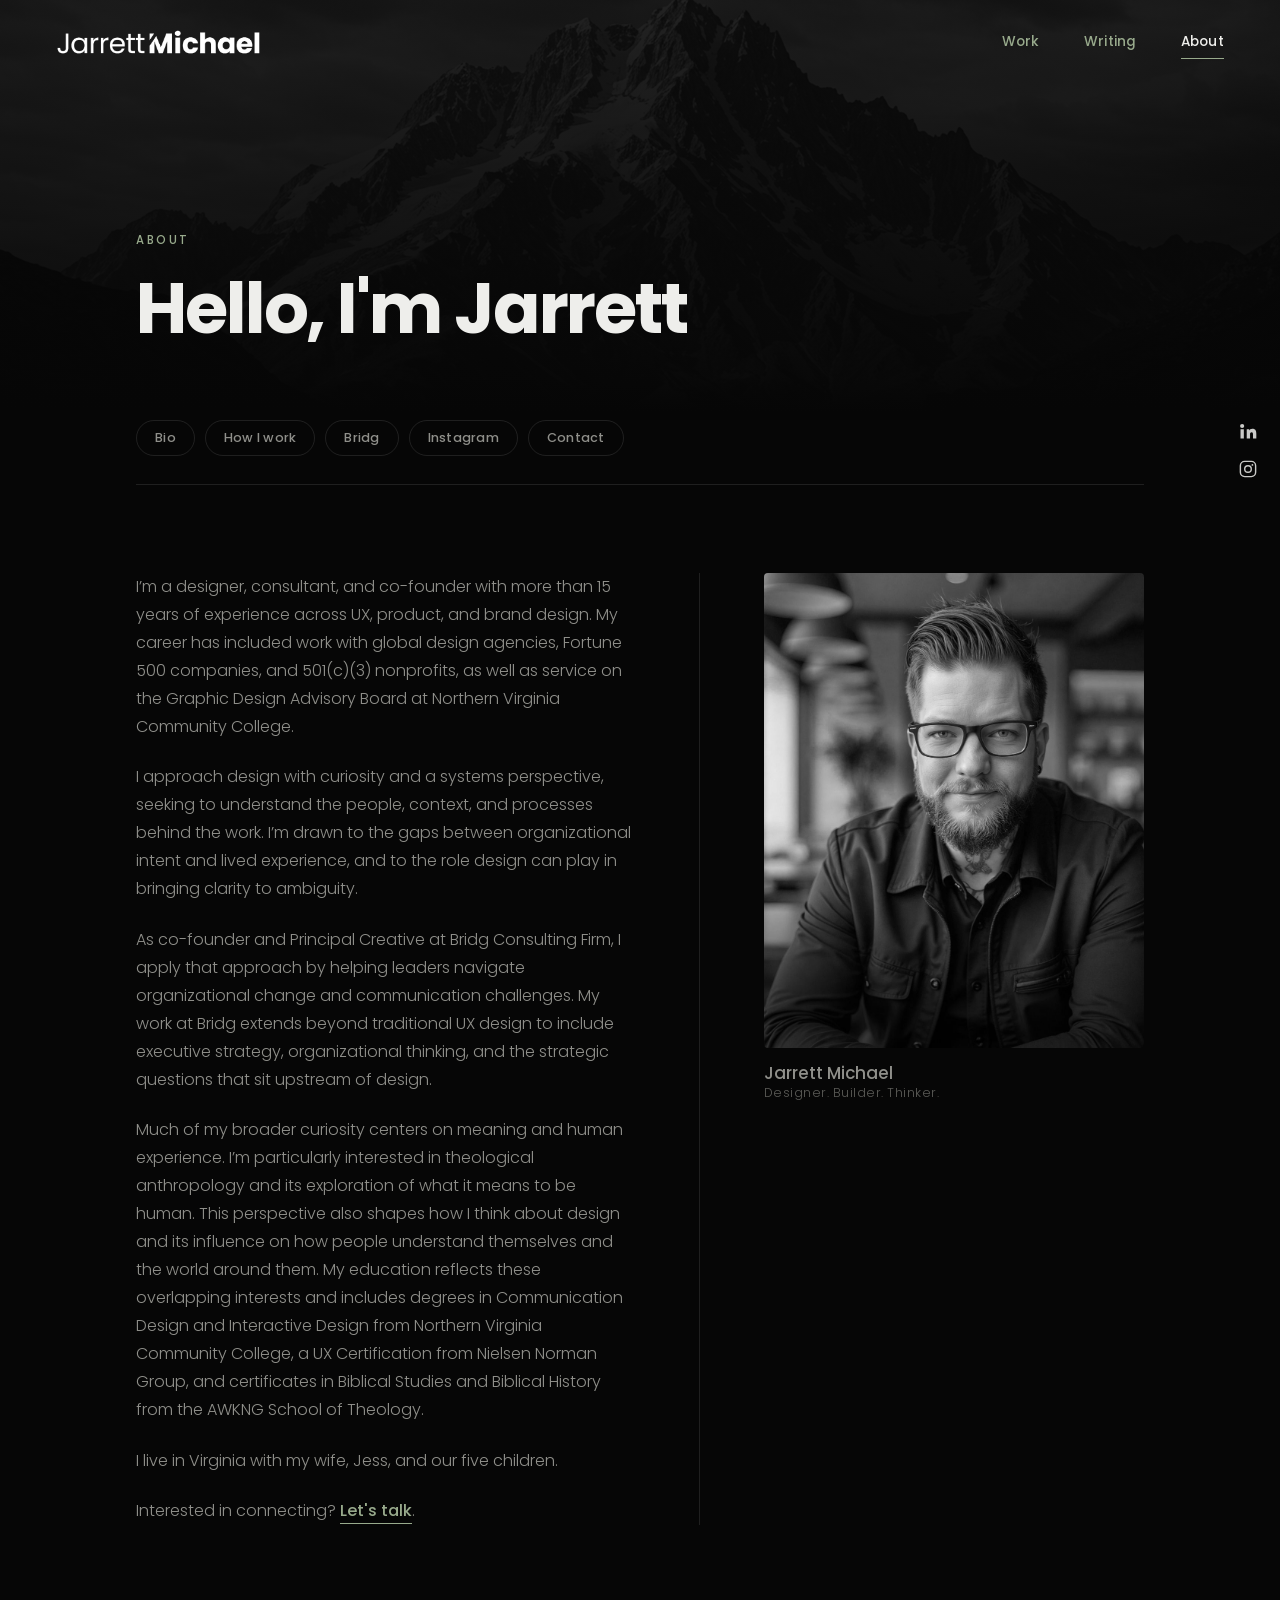
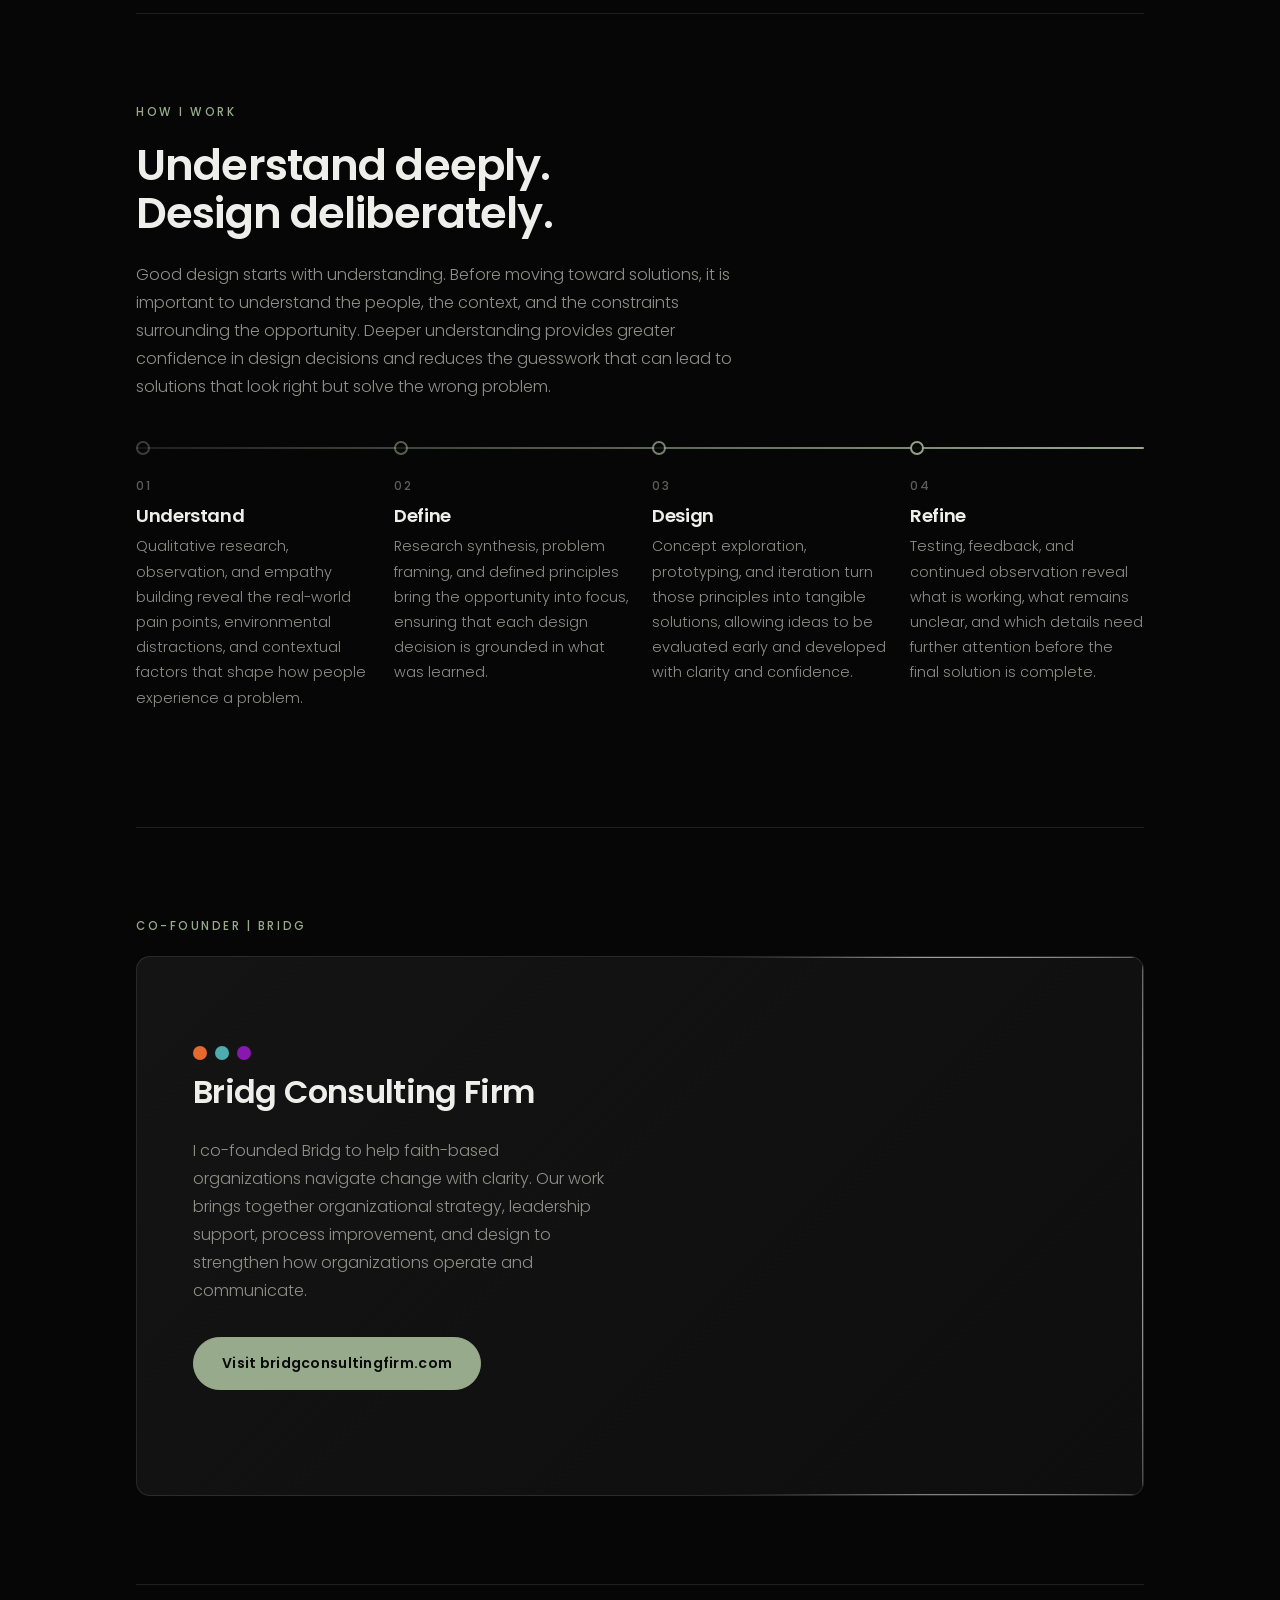
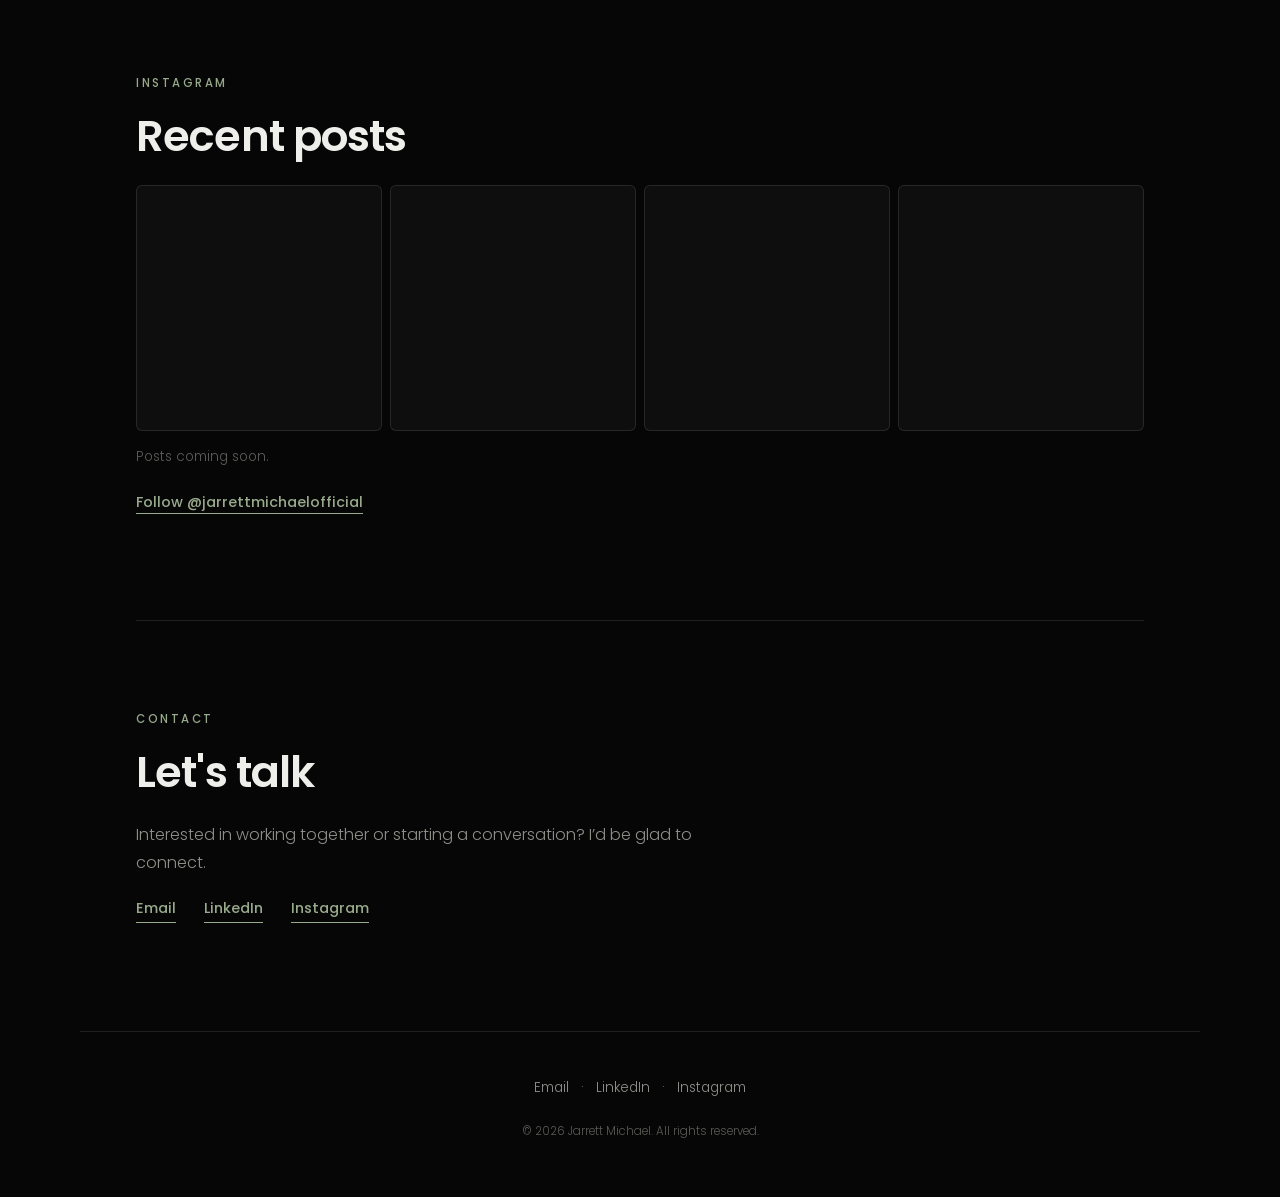
==== commit 204fc8cf: "Add files via upload" ====
--- a/about.html
+++ b/about.html
@@ -23,7 +23,7 @@
   <button class="menu-btn" aria-expanded="false" aria-controls="nav">Menu</button>
   <nav id="nav" aria-label="Primary"><a href="work.html">Work</a><a href="writing.html">Writing</a><a href="about.html" aria-current="page">About</a></nav>
 </header>
-<aside class="social" aria-label="Social links"><a href="https://www.linkedin.com/in/jarrettmichaelofficial" rel="noopener" aria-label="LinkedIn"><svg viewBox="0 0 24 24" aria-hidden="true"><path d="M4.98 3.5a2.5 2.5 0 1 1 0 5 2.5 2.5 0 0 1 0-5zM3 9.75h4V21H3V9.75zm6.5 0h3.83v1.54h.06c.53-1 1.84-2.07 3.79-2.07 4.05 0 4.8 2.66 4.8 6.13V21h-4v-4.9c0-1.17-.02-2.67-1.63-2.67-1.63 0-1.88 1.27-1.88 2.59V21h-4V9.75z"/></svg></a><a href="https://instagram.com/jarrettmichaelofficial" rel="noopener" aria-label="Instagram"><svg viewBox="0 0 24 24" aria-hidden="true"><path d="M12 7.2A4.8 4.8 0 1 0 12 16.8 4.8 4.8 0 0 0 12 7.2zm0 7.9a3.1 3.1 0 1 1 0-6.2 3.1 3.1 0 0 1 0 6.2zM17.3 6a1.1 1.1 0 1 0 0 2.2 1.1 1.1 0 0 0 0-2.2zM16 2H8a6 6 0 0 0-6 6v8a6 6 0 0 0 6 6h8a6 6 0 0 0 6-6V8a6 6 0 0 0-6-6zm4.3 14A4.3 4.3 0 0 1 16 20.3H8A4.3 4.3 0 0 1 3.7 16V8A4.3 4.3 0 0 1 8 3.7h8A4.3 4.3 0 0 1 20.3 8v8z"/></svg></a></aside>
+<aside class="social" aria-label="Social links"><a href="https://www.linkedin.com/in/jarrettmichaelofficial" aria-label="LinkedIn" target="_blank" rel="noopener noreferrer"><svg viewBox="0 0 24 24" aria-hidden="true"><path d="M4.98 3.5a2.5 2.5 0 1 1 0 5 2.5 2.5 0 0 1 0-5zM3 9.75h4V21H3V9.75zm6.5 0h3.83v1.54h.06c.53-1 1.84-2.07 3.79-2.07 4.05 0 4.8 2.66 4.8 6.13V21h-4v-4.9c0-1.17-.02-2.67-1.63-2.67-1.63 0-1.88 1.27-1.88 2.59V21h-4V9.75z"/></svg></a><a href="https://instagram.com/jarrettmichaelofficial" aria-label="Instagram" target="_blank" rel="noopener noreferrer"><svg viewBox="0 0 24 24" aria-hidden="true"><path d="M12 7.2A4.8 4.8 0 1 0 12 16.8 4.8 4.8 0 0 0 12 7.2zm0 7.9a3.1 3.1 0 1 1 0-6.2 3.1 3.1 0 0 1 0 6.2zM17.3 6a1.1 1.1 0 1 0 0 2.2 1.1 1.1 0 0 0 0-2.2zM16 2H8a6 6 0 0 0-6 6v8a6 6 0 0 0 6 6h8a6 6 0 0 0 6-6V8a6 6 0 0 0-6-6zm4.3 14A4.3 4.3 0 0 1 16 20.3H8A4.3 4.3 0 0 1 3.7 16V8A4.3 4.3 0 0 1 8 3.7h8A4.3 4.3 0 0 1 20.3 8v8z"/></svg></a></aside>
 <main id="main">
 <section class="page-head"><div class="wrap"><p class="kicker reveal">About</p><h1 class="reveal">Hello, I'm Jarrett</h1></div></section>
 <div class="wrap">
@@ -34,11 +34,11 @@
 <section class="about-sec" id="bio">
   <div class="bio">
     <div class="bio-text reveal">
-      <p>I’m a designer, consultant, and co-founder with more than 15 years of experience across UX, product, and brand design. My career spans global design agencies, Fortune 500 companies, and 501(c)(3) nonprofits, along with service on the Graphic Design Advisory Board at Northern Virginia Community College.</p>
-      <p>I approach design with curiosity and a systems perspective, seeking to understand the people, context, and processes that shape my work. I’m particularly interested in the gaps between organizational intent and lived experience, and in how design can help bring clarity to ambiguity.</p>
-      <p>As co-founder and Principal Creative at Bridg Consulting Firm, I bring that perspective to my work with churches and faith-based organizations, helping leaders navigate organizational change and communication challenges. My practice at Bridg reaches beyond traditional UX design to include executive strategy, organizational thinking, and the realities of building a business from the ground up.</p>
-      <p>Much of my broader curiosity centers on meaning and human experience. I have a particular interest in theological anthropology and its implications for how design shapes the way people understand, engage with, and participate in the world around them. My education includes degrees in Communication Design and Interactive Design from Northern Virginia Community College, along with a UX Certification from Nielsen Norman Group and certificates in Biblical Studies and Biblical History from the AWKNG School of Theology.</p>
-      <p>Outside of my professional work, I’ve spent more than two decades writing and performing music and am a dedicated student of ancient Near Eastern history. I live in Virginia with my wife, Jess, and our five children.</p>
+      <p>I’m a designer, consultant, and co-founder with more than 15 years of experience across UX, product, and brand design. My career has included work with global design agencies, Fortune 500 companies, and 501(c)(3) nonprofits, as well as service on the Graphic Design Advisory Board at Northern Virginia Community College.</p>
+      <p>I approach design with curiosity and a systems perspective, seeking to understand the people, context, and processes behind the work. I’m drawn to the gaps between organizational intent and lived experience, and to the role design can play in bringing clarity to ambiguity.</p>
+      <p>As co-founder and Principal Creative at Bridg Consulting Firm, I apply that approach by helping leaders navigate organizational change and communication challenges. My work at Bridg extends beyond traditional UX design to include executive strategy, organizational thinking, and the strategic questions that sit upstream of design.</p>
+      <p>Much of my broader curiosity centers on meaning and human experience. I’m particularly interested in theological anthropology and its exploration of what it means to be human. This perspective also shapes how I think about design and its influence on how people understand themselves and the world around them. My education reflects these overlapping interests and includes degrees in Communication Design and Interactive Design from Northern Virginia Community College, a UX Certification from Nielsen Norman Group, and certificates in Biblical Studies and Biblical History from the AWKNG School of Theology.</p>
+      <p>I live in Virginia with my wife, Jess, and our five children.</p>
       <p class="connect">Interested in connecting? <a class="link" href="#contact">Let's talk</a>.</p>
     </div>
     <figure class="portrait reveal">
@@ -56,19 +56,22 @@
   </div>
   <ol class="spectrum" aria-label="Process: Understand, Define, Design, Refine">
     <li class="stage reveal"><span class="node" aria-hidden="true"></span><p class="num">01</p><h3>Understand</h3><p>Qualitative research, observation, and empathy building reveal the real-world pain points, environmental distractions, and contextual factors that shape how people experience a problem.</p></li>
-    <li class="stage reveal"><span class="node" aria-hidden="true"></span><p class="num">02</p><h3>Define</h3><p>A clear problem, a set of constraints, and a short list of principles, so every choice can be traced back to something learned.</p></li>
-    <li class="stage reveal"><span class="node" aria-hidden="true"></span><p class="num">03</p><h3>Design</h3><p>Concepts explored and built quickly, with confidence, because the hard thinking is already done.</p></li>
-    <li class="stage reveal"><span class="node" aria-hidden="true"></span><p class="num">04</p><h3>Refine</h3><p>Testing, listening again, and sanding down the details until the work feels inevitable.</p></li>
+    <li class="stage reveal"><span class="node" aria-hidden="true"></span><p class="num">02</p><h3>Define</h3><p>Research synthesis, problem framing, and defined principles bring the opportunity into focus, ensuring that each design decision is grounded in what was learned.</p></li>
+    <li class="stage reveal"><span class="node" aria-hidden="true"></span><p class="num">03</p><h3>Design</h3><p>Concept exploration, prototyping, and iteration turn those principles into tangible solutions, allowing ideas to be evaluated early and developed with clarity and confidence.</p></li>
+    <li class="stage reveal"><span class="node" aria-hidden="true"></span><p class="num">04</p><h3>Refine</h3><p>Testing, feedback, and continued observation reveal what is working, what remains unclear, and which details need further attention before the final solution is complete.</p></li>
   </ol>
 </section>
 
 <section class="about-sec" id="bridg">
   <p class="kicker reveal">Co-Founder | Bridg</p>
   <div class="bridg reveal">
+    <div class="bridg-text">
     <div class="nodes" aria-hidden="true"><i style="background:#E7692C"></i><i style="background:#4EACAE"></i><i style="background:#8918AE"></i></div>
     <h2>Bridg Consulting Firm</h2>
-    <p>I co-founded Bridg to help churches and faith-based nonprofits get healthy. We work through communication design, change management design, process improvement, and traditional design solutions like web and print.</p>
-    <p><a class="btn" href="https://bridgconsultingfirm.com" rel="noopener">Visit bridgconsultingfirm.com</a></p>
+    <p>I co-founded Bridg to help faith-based organizations navigate change with clarity. Our work brings together organizational strategy, leadership support, process improvement, and design to strengthen how organizations operate and communicate.</p>
+    <p><a class="btn" href="https://bridgconsultingfirm.com" target="_blank" rel="noopener noreferrer">Visit bridgconsultingfirm.com</a></p>
+    </div>
+    <div class="bridg-img" aria-hidden="true"><img src="handshake.jpg" alt="" width="1400" height="350" loading="lazy"></div>
   </div>
 </section>
 
@@ -80,22 +83,22 @@
     <div class="ig-grid reveal" aria-hidden="true"><i></i><i></i><i></i><i></i></div>
     <p class="reveal ig-note">Posts coming soon.</p>
   </div>
-  <p class="reveal"><a class="link" href="https://instagram.com/jarrettmichaelofficial" rel="noopener">Follow @jarrettmichaelofficial</a></p>
+  <p class="reveal"><a class="link" href="https://instagram.com/jarrettmichaelofficial" target="_blank" rel="noopener noreferrer">Follow @jarrettmichaelofficial</a></p>
 </section>
 
 <section class="about-sec" id="contact">
   <p class="kicker reveal">Contact</p>
   <h2 class="reveal">Let's talk</h2>
   <div class="prose reveal">
-    <p>For design work, speaking, or a good conversation about meaning, culture, and faith, reach out.</p>
-    <p class="contact-links"><a class="link" href="mailto:jarrett@bridgconsultingfirm.com">Email</a><a class="link" href="https://www.linkedin.com/in/jarrettmichaelofficial" rel="noopener">LinkedIn</a><a class="link" href="https://instagram.com/jarrettmichaelofficial" rel="noopener">Instagram</a></p>
+    <p>Interested in working together or starting a conversation? I’d be glad to connect.</p>
+    <p class="contact-links"><a class="link" href="mailto:jarrett@bridgconsultingfirm.com">Email</a><a class="link" href="https://www.linkedin.com/in/jarrettmichaelofficial" target="_blank" rel="noopener noreferrer">LinkedIn</a><a class="link" href="https://instagram.com/jarrettmichaelofficial" target="_blank" rel="noopener noreferrer">Instagram</a></p>
   </div>
 </section>
 </div>
 
 </main>
 <footer class="site-footer">
-  <p class="foot-links"><a href="mailto:jarrett@bridgconsultingfirm.com">Email</a><span aria-hidden="true">·</span><a href="https://www.linkedin.com/in/jarrettmichaelofficial" rel="noopener">LinkedIn</a><span aria-hidden="true">·</span><a href="https://instagram.com/jarrettmichaelofficial" rel="noopener">Instagram</a></p>
+  <p class="foot-links"><a href="mailto:jarrett@bridgconsultingfirm.com">Email</a><span aria-hidden="true">·</span><a href="https://www.linkedin.com/in/jarrettmichaelofficial" target="_blank" rel="noopener noreferrer">LinkedIn</a><span aria-hidden="true">·</span><a href="https://instagram.com/jarrettmichaelofficial" target="_blank" rel="noopener noreferrer">Instagram</a></p>
   <p class="foot-small">&copy; <span id="yr">2026</span> Jarrett Michael. All rights reserved.</p>
 </footer>
 <script src="script.js"></script>
--- a/styles.css
+++ b/styles.css
@@ -68,12 +68,13 @@
 
 /* feature */
 .feature{margin-top:clamp(24px,5vw,56px);margin-bottom:clamp(56px,8vw,100px)}
-.feature>div{display:grid;grid-template-columns:minmax(0,1fr) minmax(0,.9fr);align-items:stretch;overflow:hidden;background:linear-gradient(135deg,var(--raise),var(--surface));border:1px solid var(--line);border-radius:14px}
-.feature-text{padding:clamp(32px,6vw,72px)}
+.feature>div{min-height:540px;display:grid;grid-template-columns:minmax(0,1fr) minmax(0,.9fr);align-items:stretch;overflow:hidden;background:linear-gradient(135deg,var(--raise),var(--surface));border:1px solid var(--line);border-radius:14px}
+.feature-text{padding:clamp(32px,5vw,56px) clamp(32px,6vw,72px)}
 .feature-img{position:relative;display:block;min-height:300px;overflow:hidden}
 .feature-img img{position:absolute;inset:0;width:100%;height:100%;object-fit:cover;object-position:68% 55%;scale:1.08;translate:0 var(--py,0px);-webkit-mask-image:linear-gradient(to right,transparent 0,rgba(0,0,0,.06) 10%,rgba(0,0,0,.2) 24%,rgba(0,0,0,.45) 42%,rgba(0,0,0,.75) 62%,#000 84%);mask-image:linear-gradient(to right,transparent 0,rgba(0,0,0,.06) 10%,rgba(0,0,0,.2) 24%,rgba(0,0,0,.45) 42%,rgba(0,0,0,.75) 62%,#000 84%);transition:transform .8s}
 .feature-img:hover img{transform:scale(1.04)}
 .feature-img::after{content:"";position:absolute;left:68%;top:53%;width:62%;aspect-ratio:1;translate:-50% -50%;border-radius:50%;background:radial-gradient(circle,rgba(255,238,196,.5) 0,rgba(255,220,150,.18) 28%,rgba(0,0,0,0) 62%);mix-blend-mode:screen;pointer-events:none;animation:glow 5.5s ease-in-out infinite alternate}
+.feature-cta{margin-top:36px}
 .feature h2{font-size:clamp(2.2rem,5vw,3.4rem);margin-bottom:16px}
 .feature p:not(.kicker){max-width:36em;color:var(--muted)}
 
@@ -118,8 +119,11 @@
 .stage h3{font-size:1.15rem;margin-bottom:8px}
 .stage p:last-child{margin:0;color:var(--muted);font-size:.9rem}
 .stage .num{margin-bottom:10px}
-.bridg{background:linear-gradient(135deg,var(--raise),var(--surface));border:1px solid var(--line);border-radius:14px;padding:clamp(28px,5vw,60px)}
-.bridg h2{font-size:clamp(1.8rem,4vw,2.7rem);margin:14px 0 16px}
+.bridg{display:grid;grid-template-columns:minmax(0,1fr) minmax(0,.9fr);align-items:stretch;min-height:540px;overflow:hidden;background:linear-gradient(135deg,var(--raise),var(--surface));border:1px solid var(--line);border-radius:14px}
+.bridg-text{padding:clamp(28px,4vw,44px) clamp(28px,5vw,56px);display:flex;flex-direction:column;justify-content:center;align-items:flex-start}
+.bridg-img{position:relative;min-height:300px;overflow:hidden}
+.bridg-img img{position:absolute;inset:0;width:100%;height:100%;object-fit:cover;object-position:40% 50%;-webkit-mask-image:linear-gradient(to right,transparent 0,rgba(0,0,0,.08) 8%,rgba(0,0,0,.3) 22%,rgba(0,0,0,.65) 38%,#000 54%),radial-gradient(ellipse 78% 82% at 58% 46%,#000 44%,rgba(0,0,0,.55) 72%,transparent 100%);mask-image:linear-gradient(to right,transparent 0,rgba(0,0,0,.08) 8%,rgba(0,0,0,.3) 22%,rgba(0,0,0,.65) 38%,#000 54%),radial-gradient(ellipse 78% 82% at 58% 46%,#000 44%,rgba(0,0,0,.55) 72%,transparent 100%);-webkit-mask-composite:source-in;mask-composite:intersect}
+.bridg h2{font-size:clamp(1.5rem,2.6vw,2rem);margin:14px 0 12px}
 .bridg p{max-width:38em;color:var(--muted)}
 .nodes{display:flex;gap:8px}
 .nodes i{width:14px;height:14px;border-radius:50%;display:block}
@@ -147,7 +151,7 @@
   .bio-text{border-right:0;padding-right:0}
   .portrait{max-width:340px;order:-1;position:static}
 }
-@media (max-width:820px){.feature>div{grid-template-columns:1fr}.feature-img{min-height:0;aspect-ratio:3/2;order:-1}.feature-img img{-webkit-mask-image:linear-gradient(to top,transparent 0,rgba(0,0,0,.15) 14%,rgba(0,0,0,.5) 38%,#000 78%);mask-image:linear-gradient(to top,transparent 0,rgba(0,0,0,.15) 14%,rgba(0,0,0,.5) 38%,#000 78%)}
+@media (max-width:820px){.feature>div{min-height:0;grid-template-columns:1fr}.bridg{grid-template-columns:1fr}.bridg{min-height:0}.bridg-img{min-height:0;aspect-ratio:3/2;order:-1}.bridg-img img{object-position:50% 45%;-webkit-mask-image:linear-gradient(to top,transparent 0,rgba(0,0,0,.15) 14%,rgba(0,0,0,.5) 38%,#000 78%),radial-gradient(ellipse 90% 90% at 50% 46%,#000 45%,transparent 100%);mask-image:linear-gradient(to top,transparent 0,rgba(0,0,0,.15) 14%,rgba(0,0,0,.5) 38%,#000 78%),radial-gradient(ellipse 90% 90% at 50% 46%,#000 45%,transparent 100%)}.feature-img{min-height:0;aspect-ratio:3/2;order:-1}.feature-img img{-webkit-mask-image:linear-gradient(to top,transparent 0,rgba(0,0,0,.15) 14%,rgba(0,0,0,.5) 38%,#000 78%);mask-image:linear-gradient(to top,transparent 0,rgba(0,0,0,.15) 14%,rgba(0,0,0,.5) 38%,#000 78%)}
   .menu-btn{display:block}
   nav{display:none;position:absolute;right:var(--pad);top:70px;flex-direction:column;gap:16px;background:var(--surface);border:1px solid var(--line);border-radius:12px;padding:22px 28px;z-index:25}
   nav.open{display:flex}
@@ -202,3 +206,29 @@
   @keyframes sflowy{from{background-position:0 -25%}to{background-position:0 125%}}
 }
 @media (prefers-reduced-motion:reduce){.spectrum::after,.stage .node,.stage .num{animation:none}.spectrum::after{display:none}}
+
+/* work page: stacked image project cards (mirrors .feature / .bridg treatment; those components are untouched) */
+.proj-stack{display:grid;grid-template-columns:minmax(0,1fr);gap:24px}
+.proj-card{position:relative;display:grid;grid-template-columns:43% 57%;align-items:stretch;min-height:580px;overflow:hidden;text-decoration:none;color:inherit;background:linear-gradient(135deg,var(--raise),var(--surface));border:1px solid var(--line);border-radius:14px}
+.proj-card.reveal{transition:opacity .9s ease,transform .8s cubic-bezier(.2,.7,.2,1),border-color .7s ease}
+.proj-card:hover{border-color:rgba(152,170,140,.55);transform:translateY(-3px)}
+.proj-text{padding:clamp(28px,5vw,56px);display:flex;flex-direction:column;justify-content:center;align-items:flex-start;gap:12px}
+.proj-text .meta{margin:0;font-size:.68rem;font-weight:500;letter-spacing:.16em;text-transform:uppercase;color:var(--dim)}
+.proj-text h3{font-size:clamp(1.8rem,3.4vw,2.6rem);line-height:1.1}
+.proj-text p:not(.meta){margin:0;max-width:30em;color:var(--muted);font-size:.98rem}
+.proj-btn{margin-top:20px}
+.proj-btn::after{content:"";position:absolute;inset:0;z-index:2;border-radius:14px}
+.proj-card:hover .proj-btn{background:transparent;color:var(--accent)}
+.proj-img{position:relative;min-height:300px;overflow:hidden}
+.proj-img img{position:absolute;inset:0;width:100%;height:100%;object-fit:cover;transition:transform .8s}
+.proj-card:hover .proj-img img{transform:scale(1.04)}
+.proj-img--glow img{object-position:68% 55%;scale:1.08;-webkit-mask-image:linear-gradient(to right,transparent 0,rgba(0,0,0,.06) 10%,rgba(0,0,0,.2) 24%,rgba(0,0,0,.45) 42%,rgba(0,0,0,.75) 62%,#000 84%);mask-image:linear-gradient(to right,transparent 0,rgba(0,0,0,.06) 10%,rgba(0,0,0,.2) 24%,rgba(0,0,0,.45) 42%,rgba(0,0,0,.75) 62%,#000 84%)}
+.proj-img--glow::after{content:"";position:absolute;left:68%;top:53%;width:62%;aspect-ratio:1;translate:-50% -50%;border-radius:50%;background:radial-gradient(circle,rgba(255,238,196,.5) 0,rgba(255,220,150,.18) 28%,rgba(0,0,0,0) 62%);mix-blend-mode:screen;pointer-events:none;animation:glow 5.5s ease-in-out infinite alternate}
+.proj-img--bridg img{object-position:40% 50%;-webkit-mask-image:linear-gradient(to right,transparent 0,rgba(0,0,0,.08) 8%,rgba(0,0,0,.3) 22%,rgba(0,0,0,.65) 38%,#000 54%),radial-gradient(ellipse 78% 82% at 58% 46%,#000 44%,rgba(0,0,0,.55) 72%,transparent 100%);mask-image:linear-gradient(to right,transparent 0,rgba(0,0,0,.08) 8%,rgba(0,0,0,.3) 22%,rgba(0,0,0,.65) 38%,#000 54%),radial-gradient(ellipse 78% 82% at 58% 46%,#000 44%,rgba(0,0,0,.55) 72%,transparent 100%);-webkit-mask-composite:source-in;mask-composite:intersect}
+@media (max-width:820px){
+  .proj-card{grid-template-columns:1fr;min-height:0}
+  .proj-img{min-height:0;aspect-ratio:3/2;order:-1}
+  .proj-img img{-webkit-mask-image:linear-gradient(to top,transparent 0,rgba(0,0,0,.15) 14%,rgba(0,0,0,.5) 38%,#000 78%);mask-image:linear-gradient(to top,transparent 0,rgba(0,0,0,.15) 14%,rgba(0,0,0,.5) 38%,#000 78%);-webkit-mask-composite:source-over;mask-composite:add}
+  .proj-img--bridg img{object-position:50% 45%}
+}
+@media (prefers-reduced-motion:reduce){.proj-img--glow::after{animation:none;opacity:.6}.proj-img img{transition:none}}
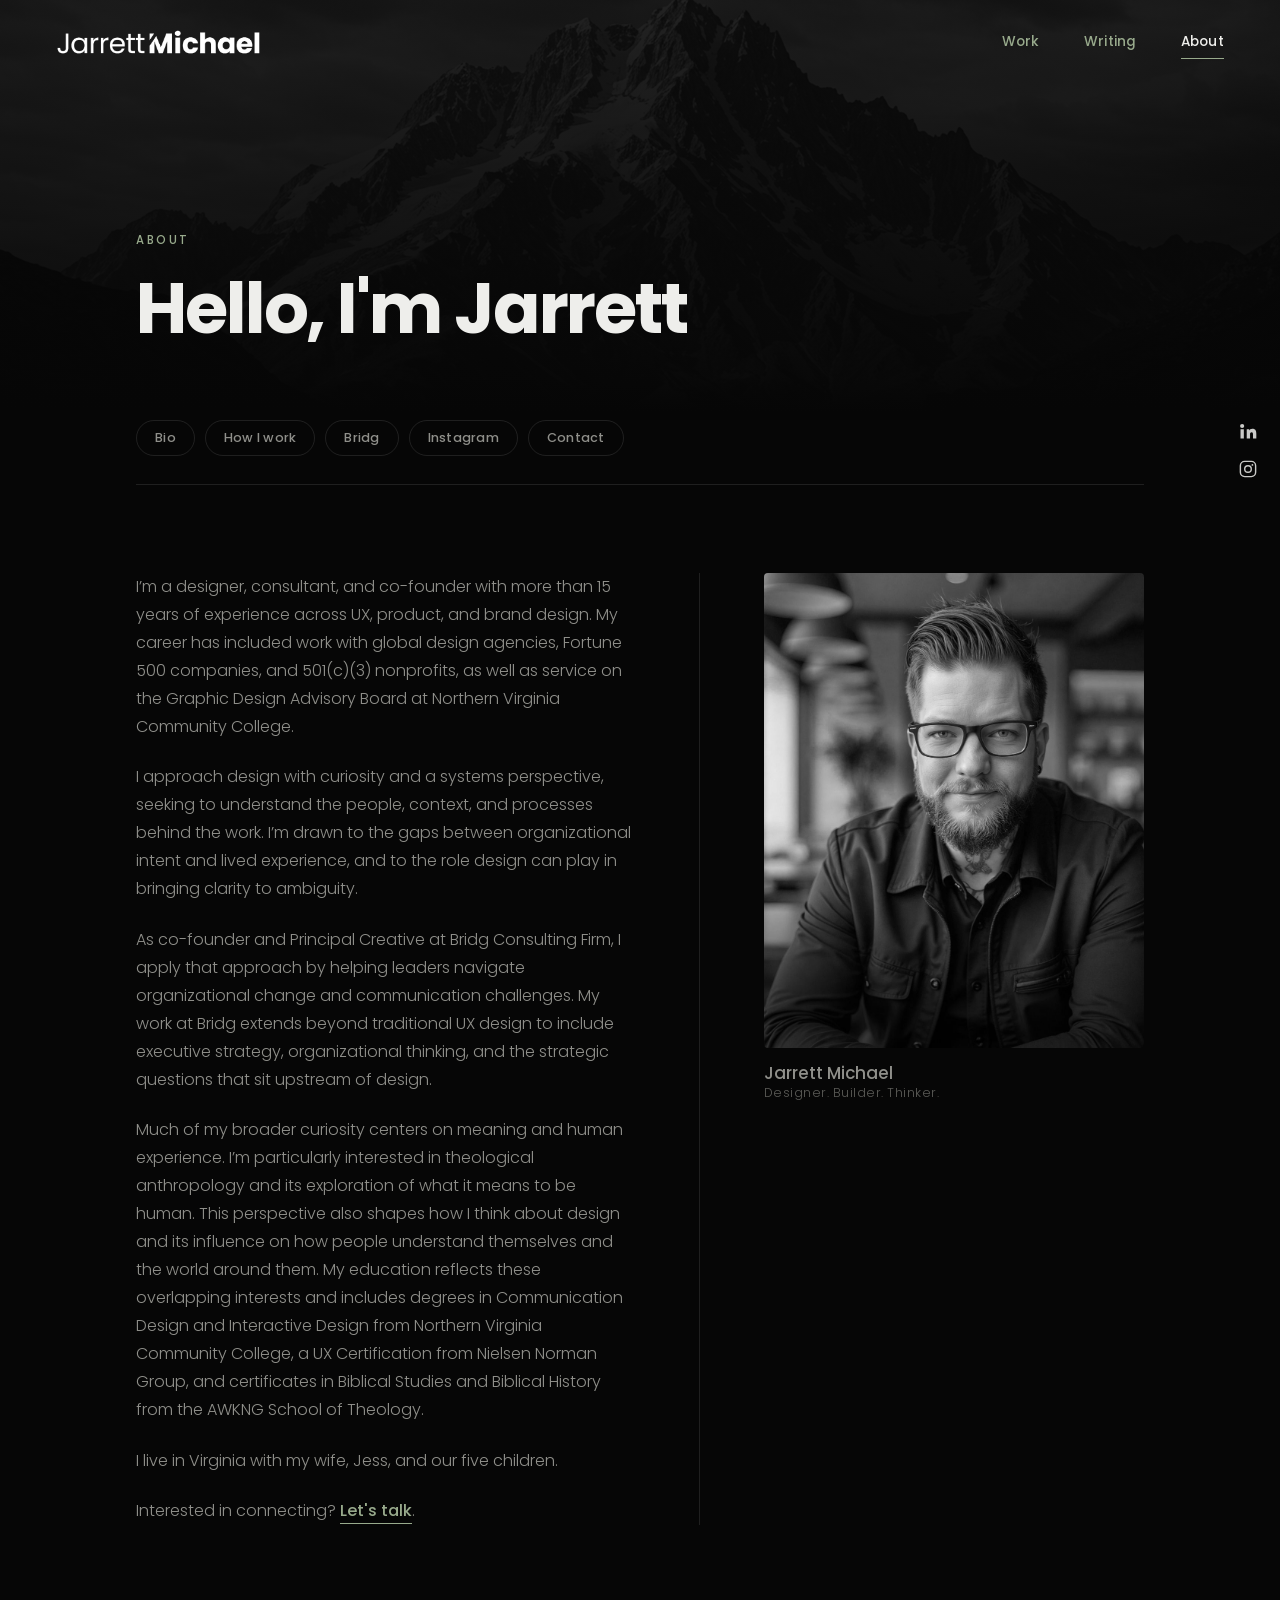
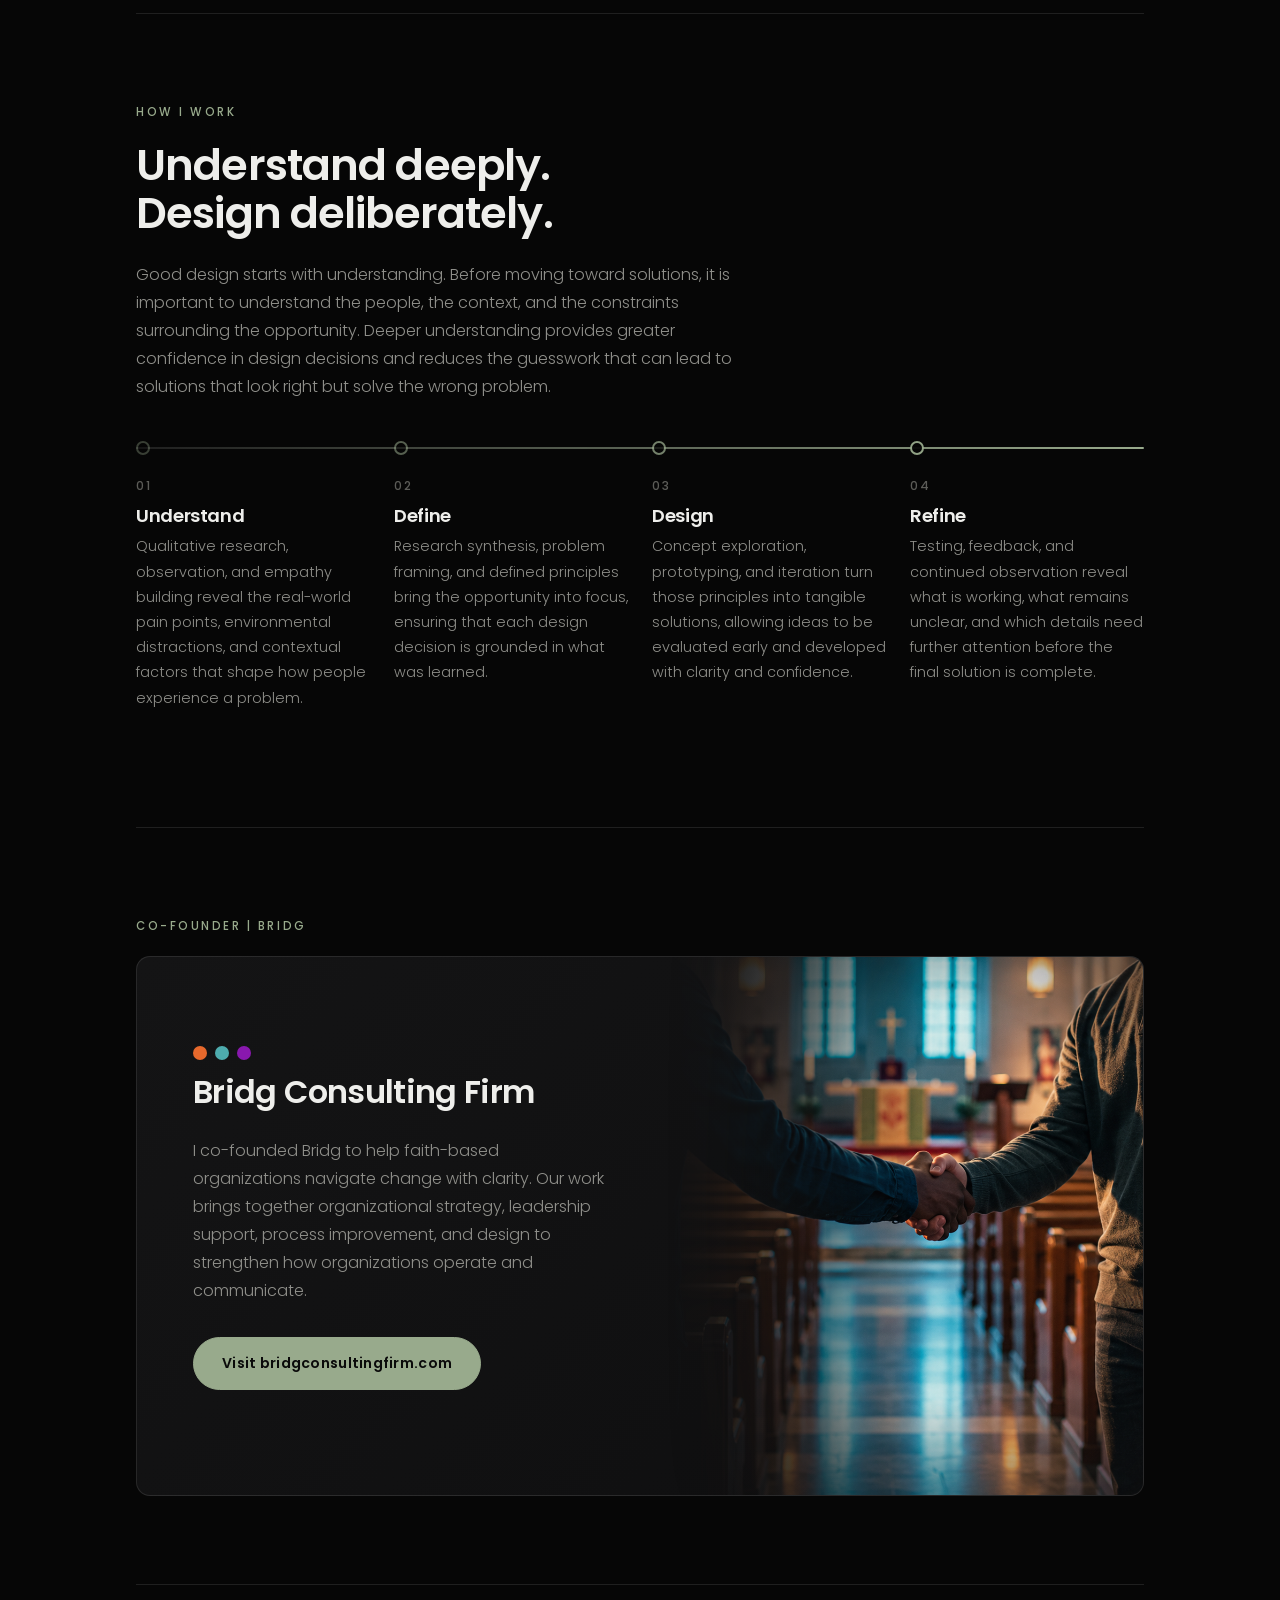
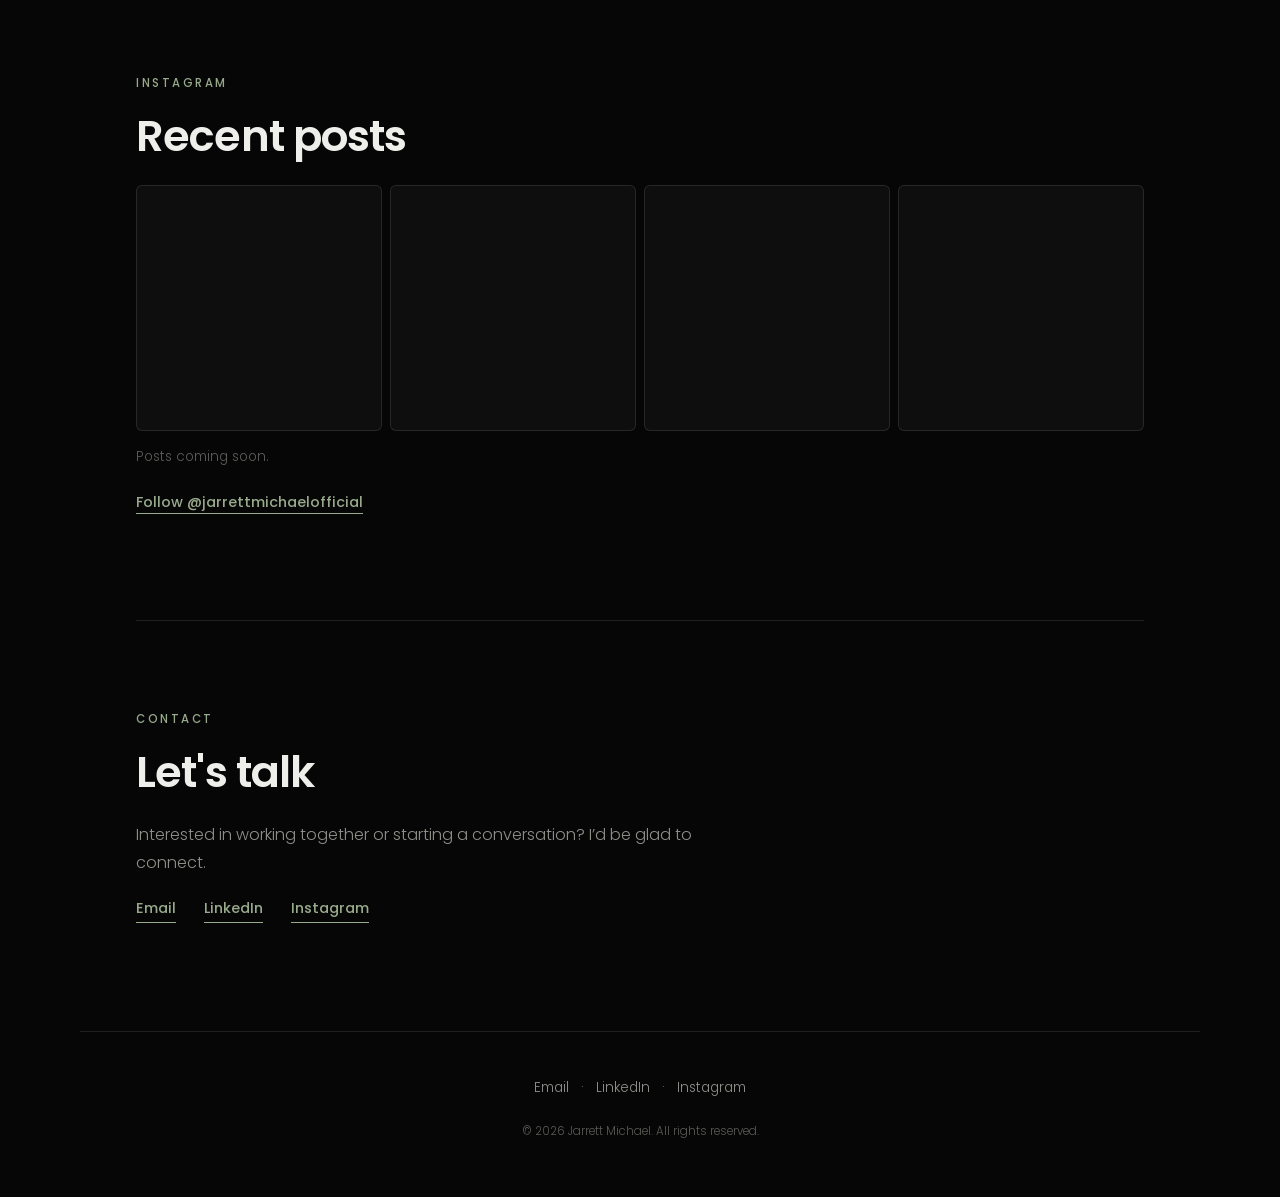
==== commit ff5d161b: "Add files via upload" ====
--- a/about.html
+++ b/about.html
@@ -71,7 +71,7 @@
     <p>I co-founded Bridg to help faith-based organizations navigate change with clarity. Our work brings together organizational strategy, leadership support, process improvement, and design to strengthen how organizations operate and communicate.</p>
     <p><a class="btn" href="https://bridgconsultingfirm.com" target="_blank" rel="noopener noreferrer">Visit bridgconsultingfirm.com</a></p>
     </div>
-    <div class="bridg-img" aria-hidden="true"><img src="handshake.jpg" alt="" width="1400" height="350" loading="lazy"></div>
+    <div class="bridg-img" aria-hidden="true"><img src="handshake.png" alt="" width="1563" height="1006" loading="lazy"></div>
   </div>
 </section>
 
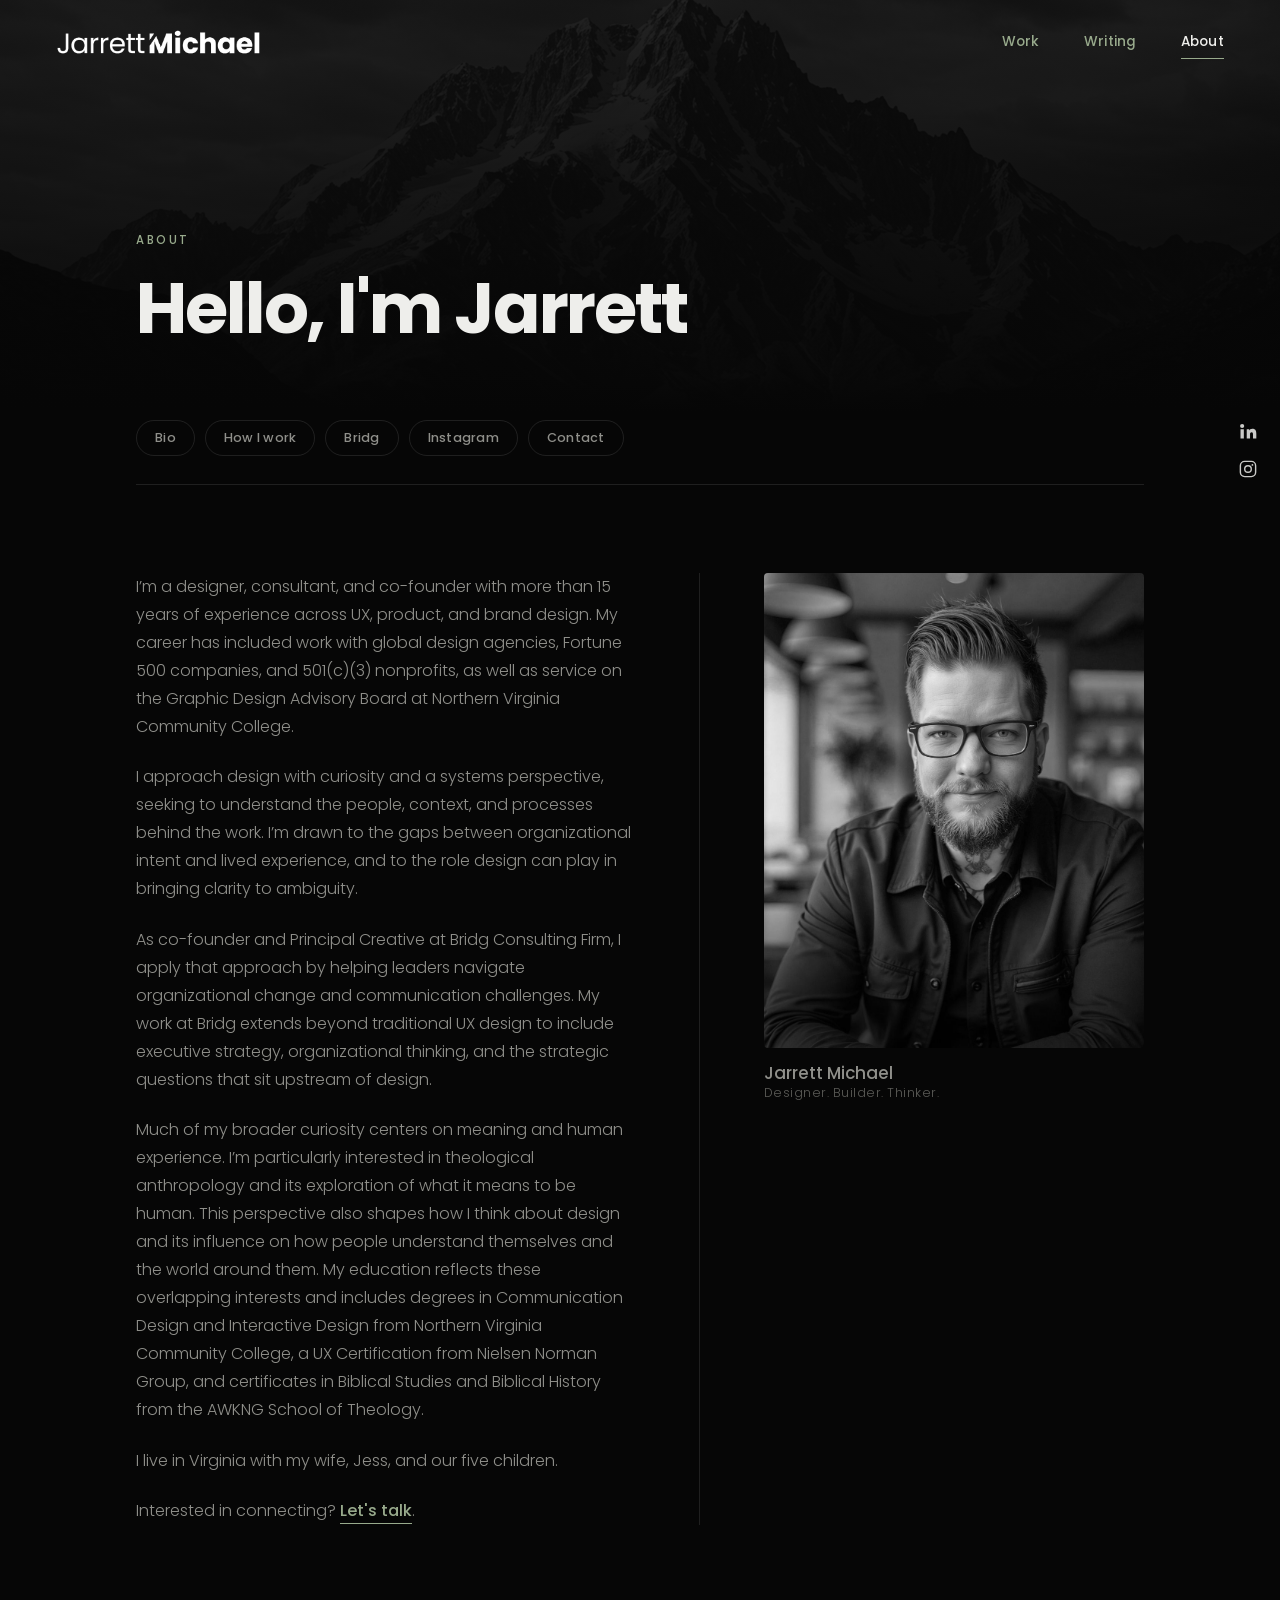
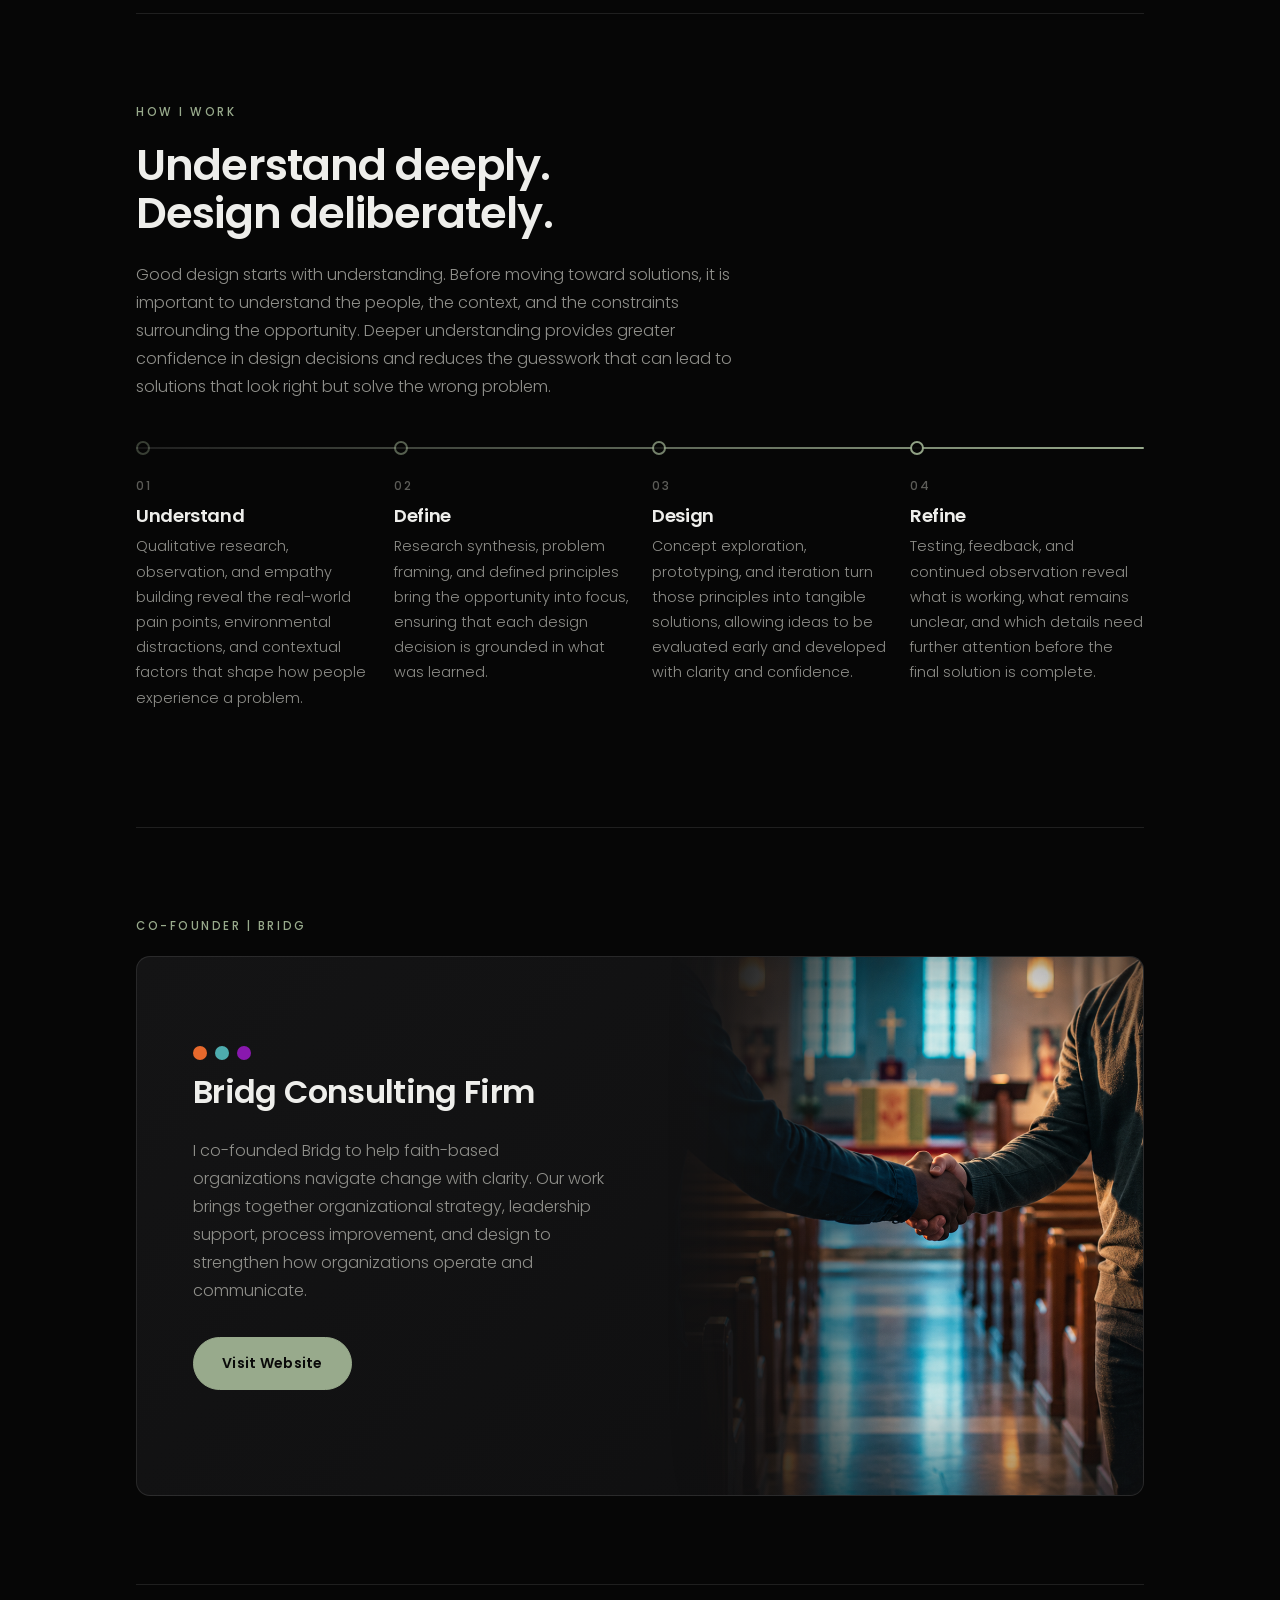
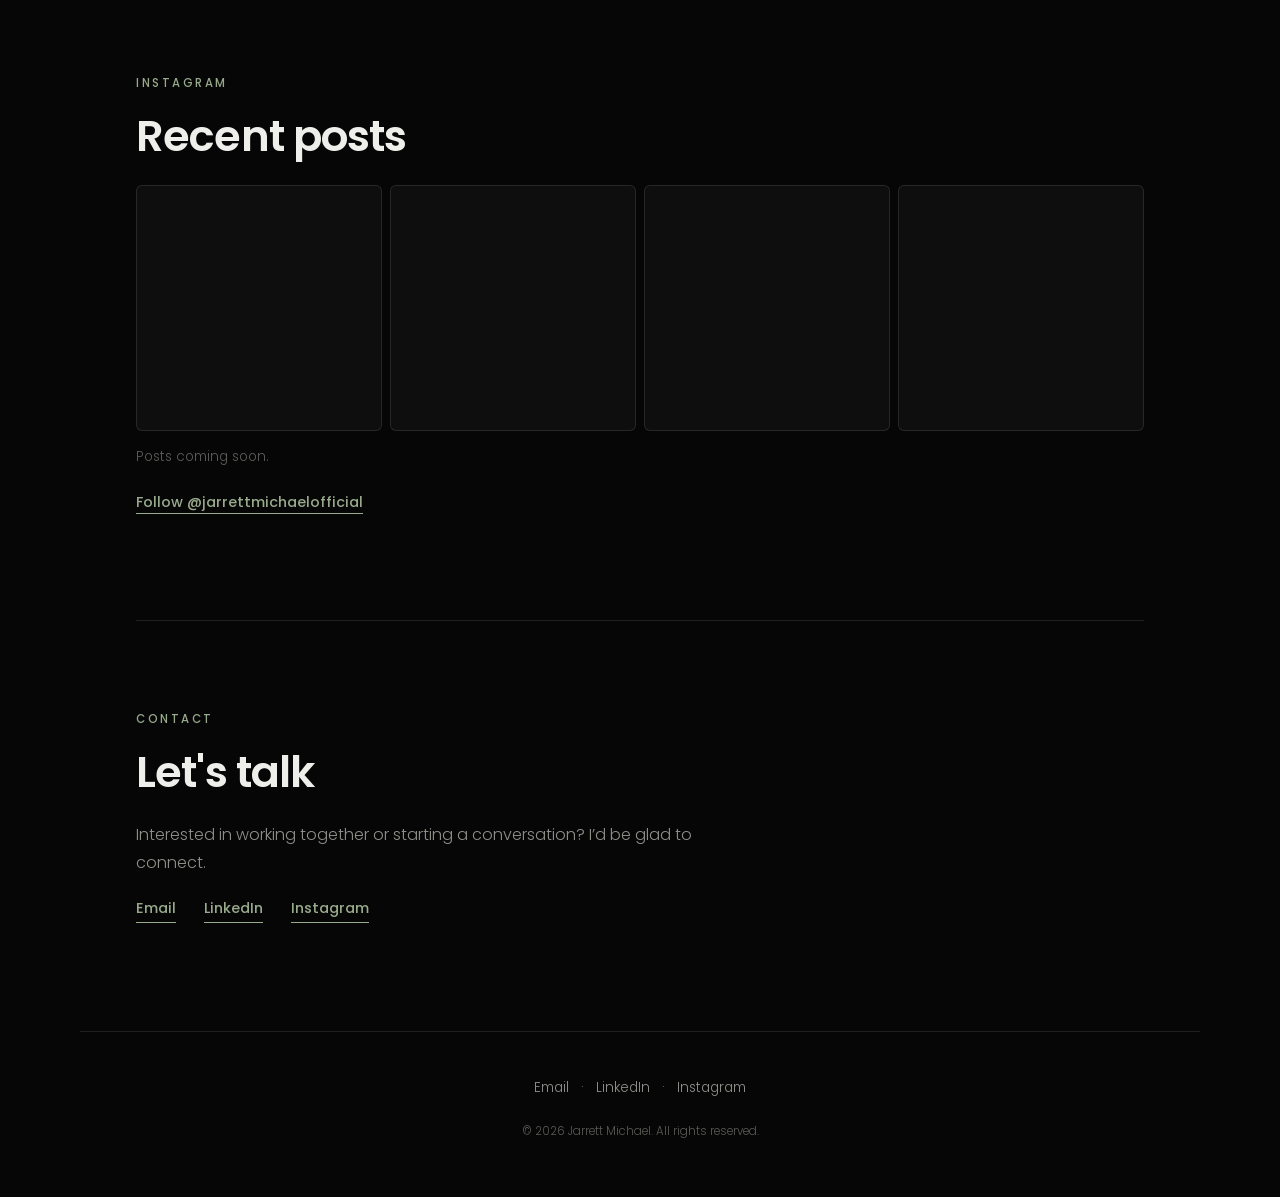
==== commit fee43d2b: "Add files via upload" ====
--- a/about.html
+++ b/about.html
@@ -69,7 +69,7 @@
     <div class="nodes" aria-hidden="true"><i style="background:#E7692C"></i><i style="background:#4EACAE"></i><i style="background:#8918AE"></i></div>
     <h2>Bridg Consulting Firm</h2>
     <p>I co-founded Bridg to help faith-based organizations navigate change with clarity. Our work brings together organizational strategy, leadership support, process improvement, and design to strengthen how organizations operate and communicate.</p>
-    <p><a class="btn" href="https://bridgconsultingfirm.com" target="_blank" rel="noopener noreferrer">Visit bridgconsultingfirm.com</a></p>
+    <p><a class="btn" href="https://bridgconsultingfirm.com" target="_blank" rel="noopener noreferrer">Visit Website</a></p>
     </div>
     <div class="bridg-img" aria-hidden="true"><img src="handshake.png" alt="" width="1563" height="1006" loading="lazy"></div>
   </div>
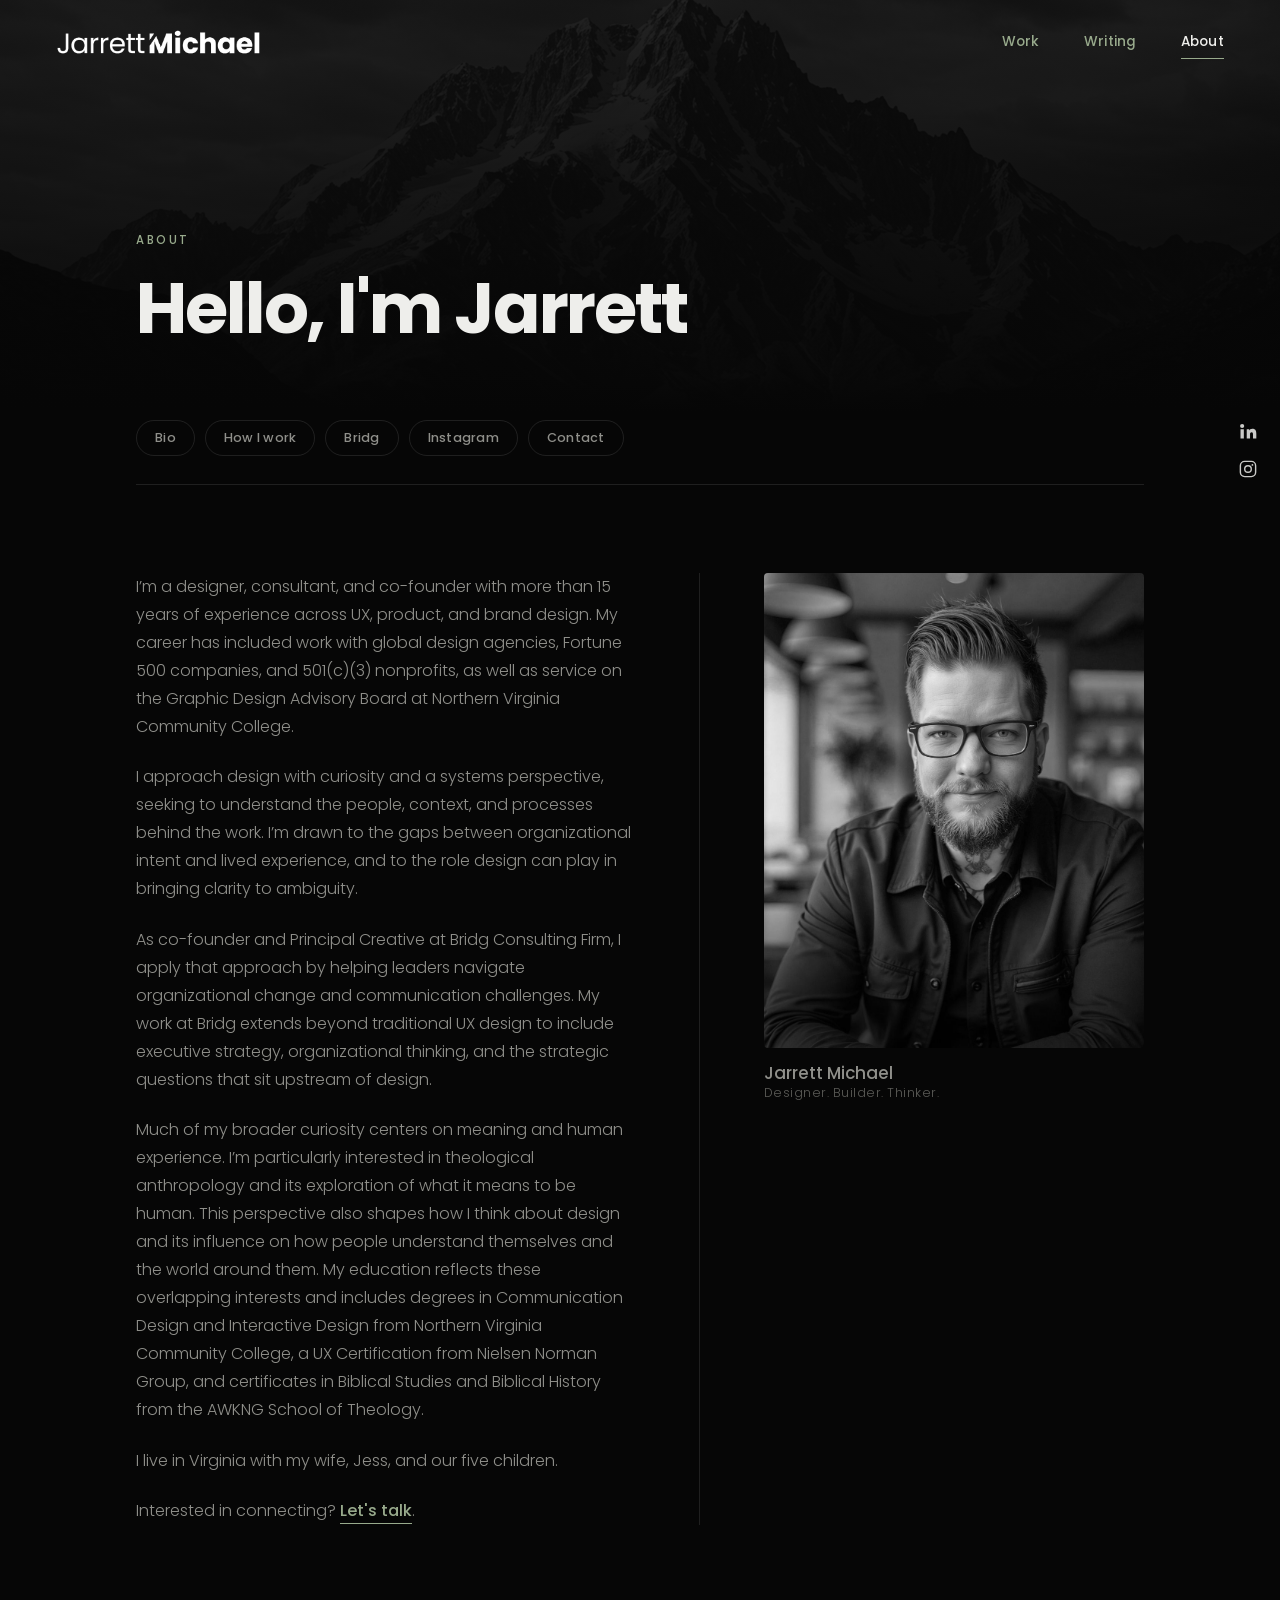
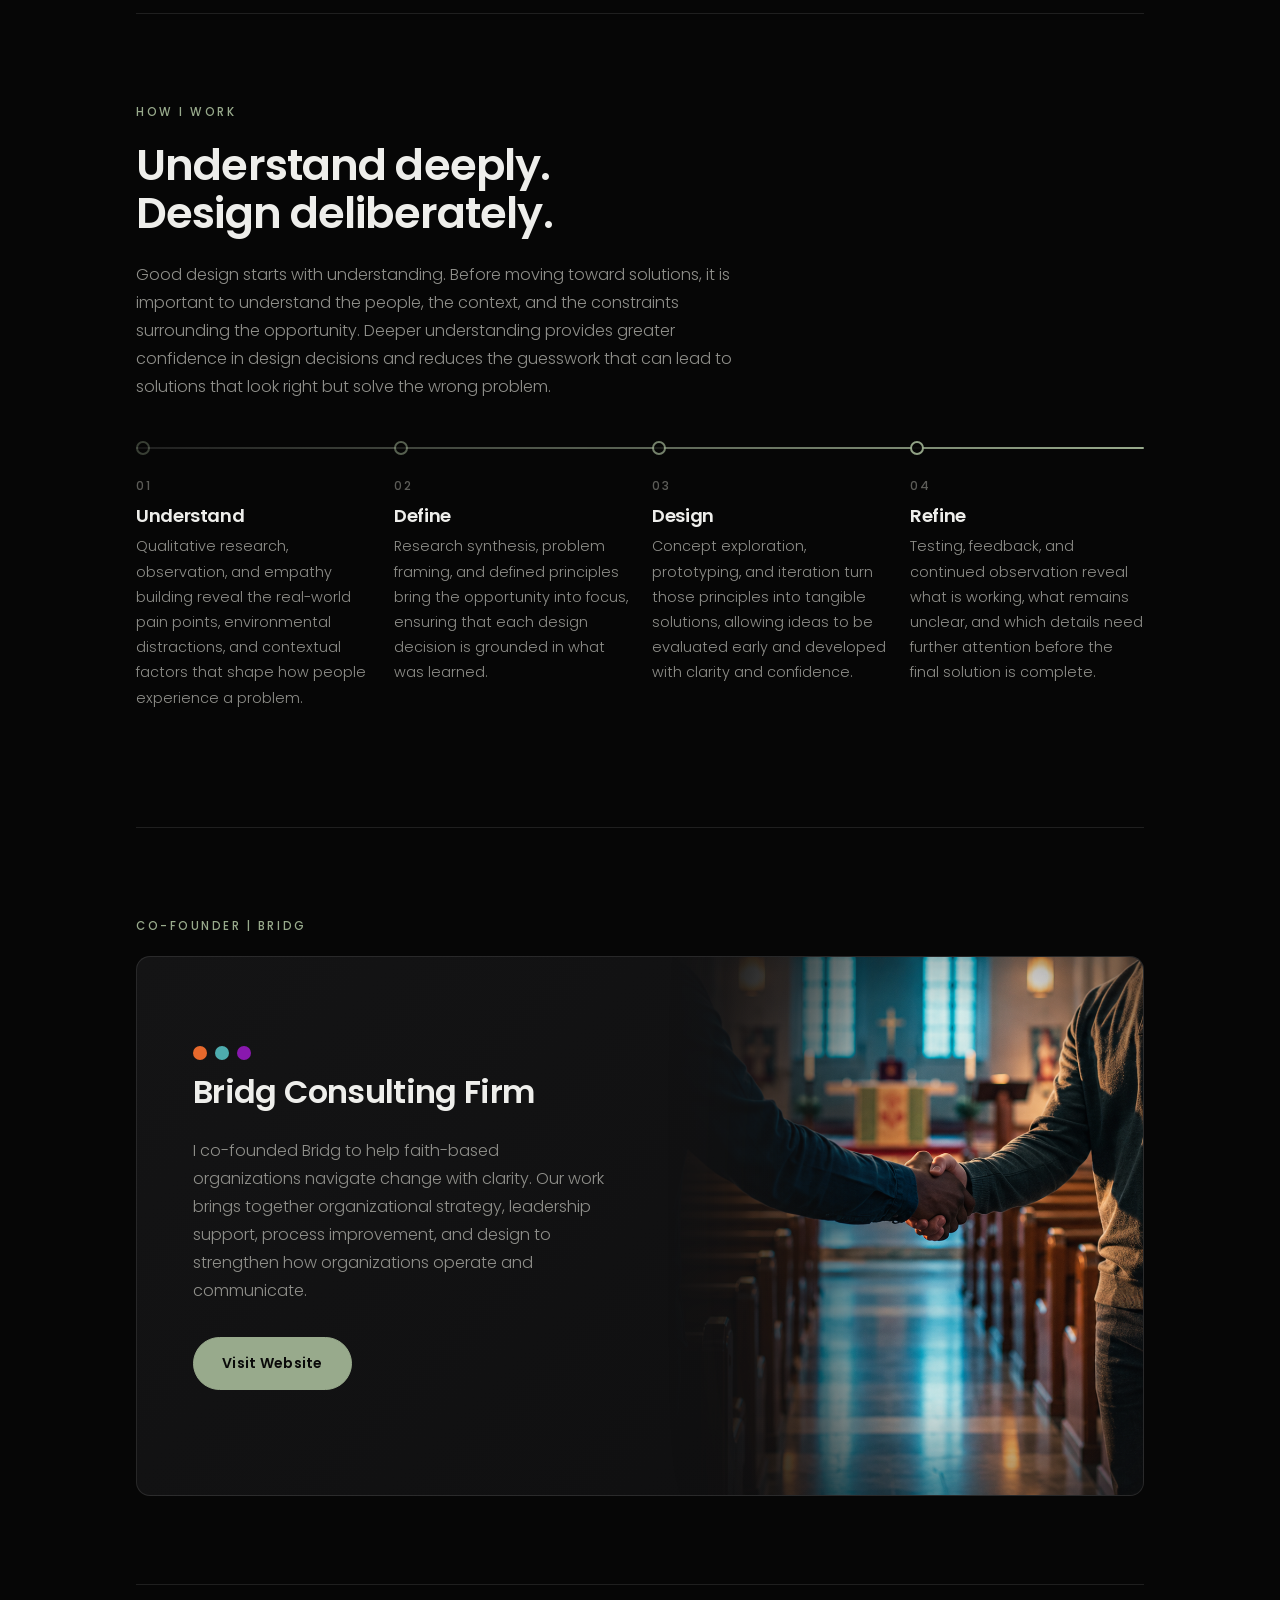
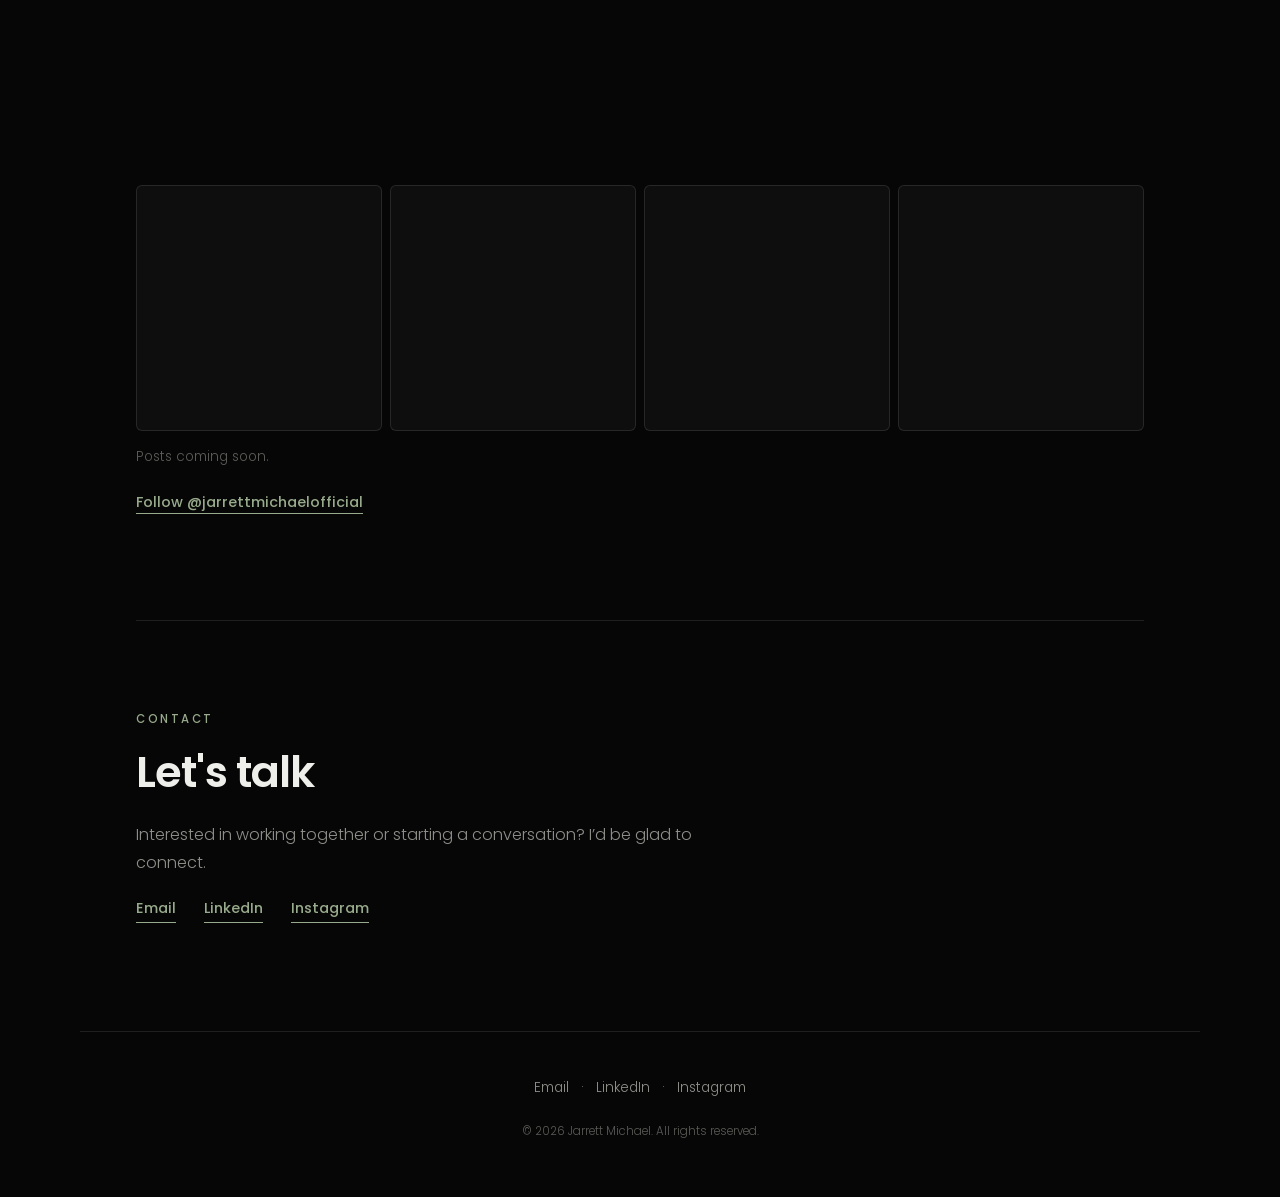
==== commit 94141879: "Add files via upload" ====
--- a/about.html
+++ b/about.html
@@ -9,6 +9,12 @@
 <meta property="og:title" content="About — Jarrett Michael">
 <meta property="og:description" content="About Jarrett Michael: bio, how I work, Bridg Consulting Firm, and contact.">
 <meta property="og:type" content="website">
+<meta property="og:image" content="https://jarrett-michael-portfolio.netlify.app/og-image.png">
+<meta property="og:image:width" content="1200">
+<meta property="og:image:height" content="1200">
+<meta property="og:site_name" content="Jarrett Michael">
+<meta name="twitter:card" content="summary">
+<meta name="twitter:image" content="https://jarrett-michael-portfolio.netlify.app/og-image.png">
 <link rel="preconnect" href="https://fonts.googleapis.com">
 <link rel="preconnect" href="https://fonts.gstatic.com" crossorigin>
 <link href="https://fonts.googleapis.com/css2?family=Poppins:ital,wght@0,300;0,400;0,500;0,600;0,700;1,300&display=swap" rel="stylesheet">
--- a/styles.css
+++ b/styles.css
@@ -232,3 +232,6 @@
   .proj-img--bridg img{object-position:50% 45%}
 }
 @media (prefers-reduced-motion:reduce){.proj-img--glow::after{animation:none;opacity:.6}.proj-img img{transition:none}}
+
+/* about page: hide anchor pills on mobile */
+@media (max-width:820px){.subnav{display:none}}
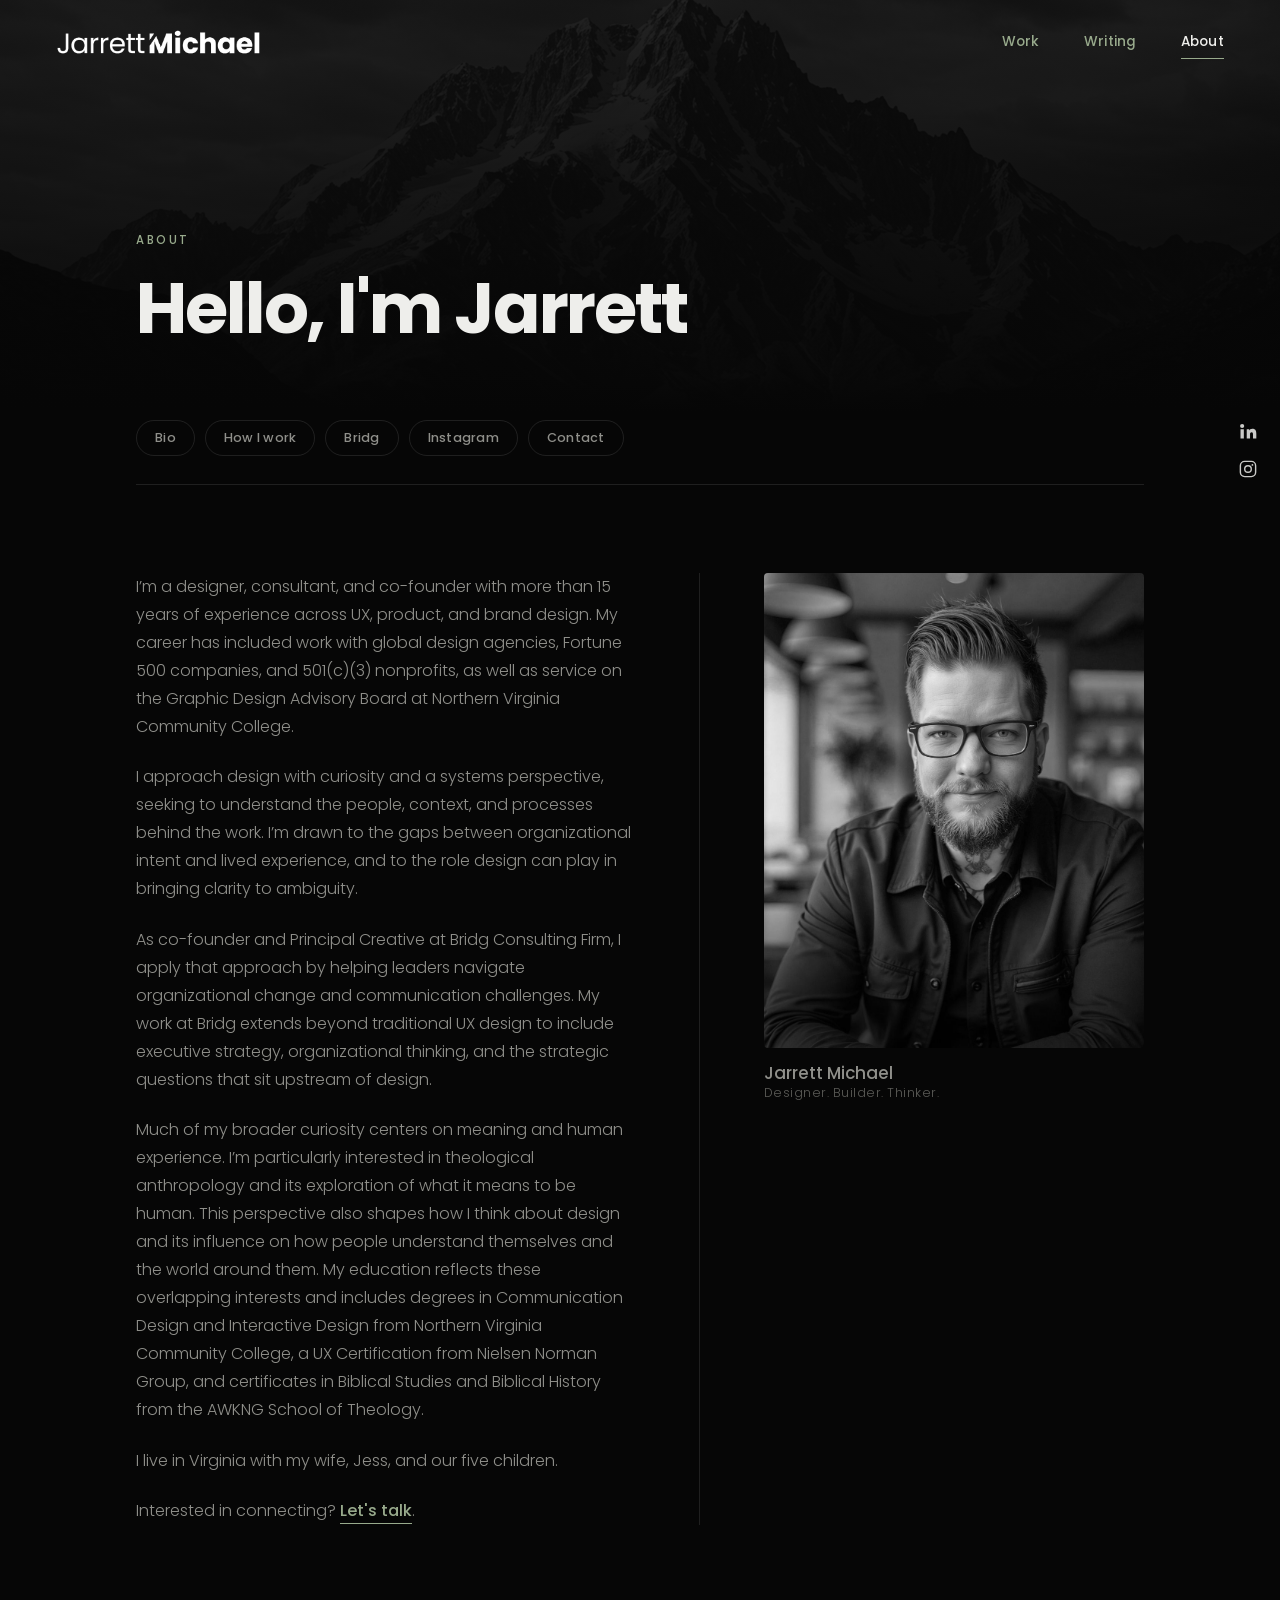
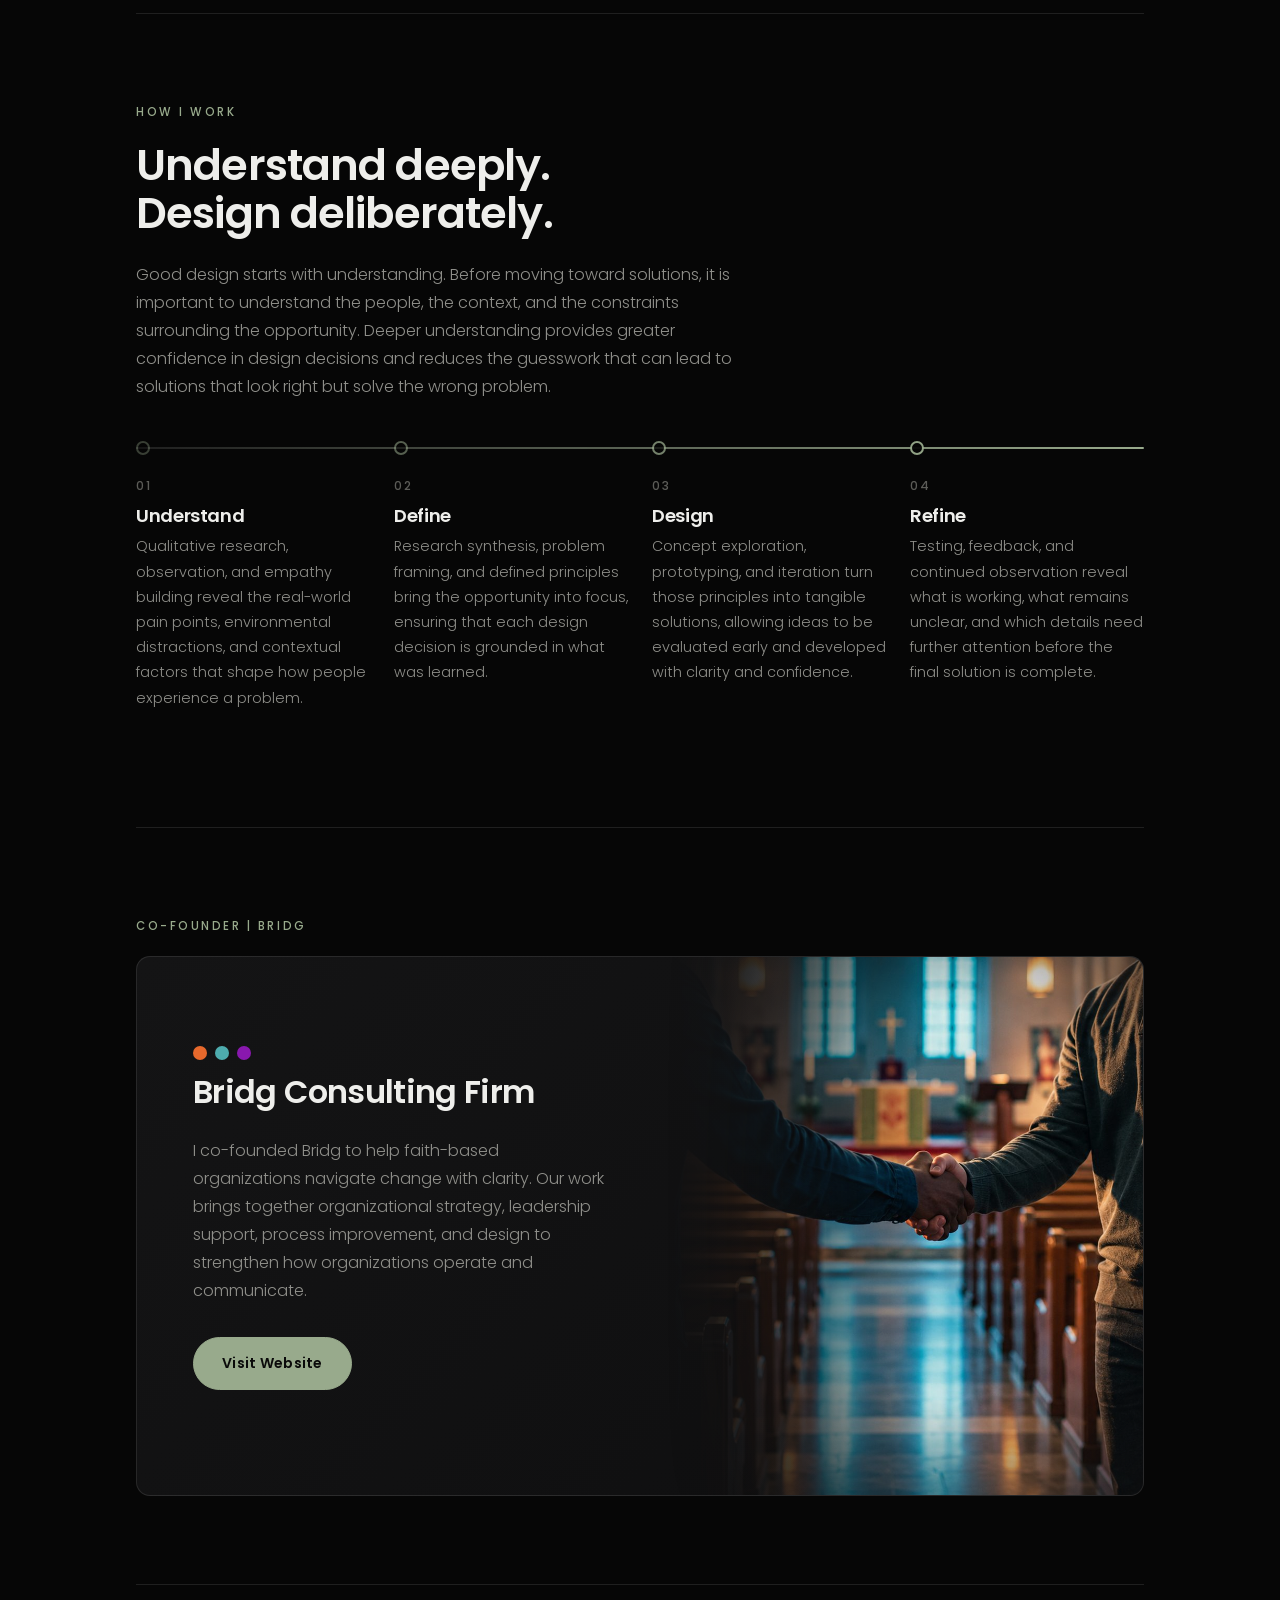
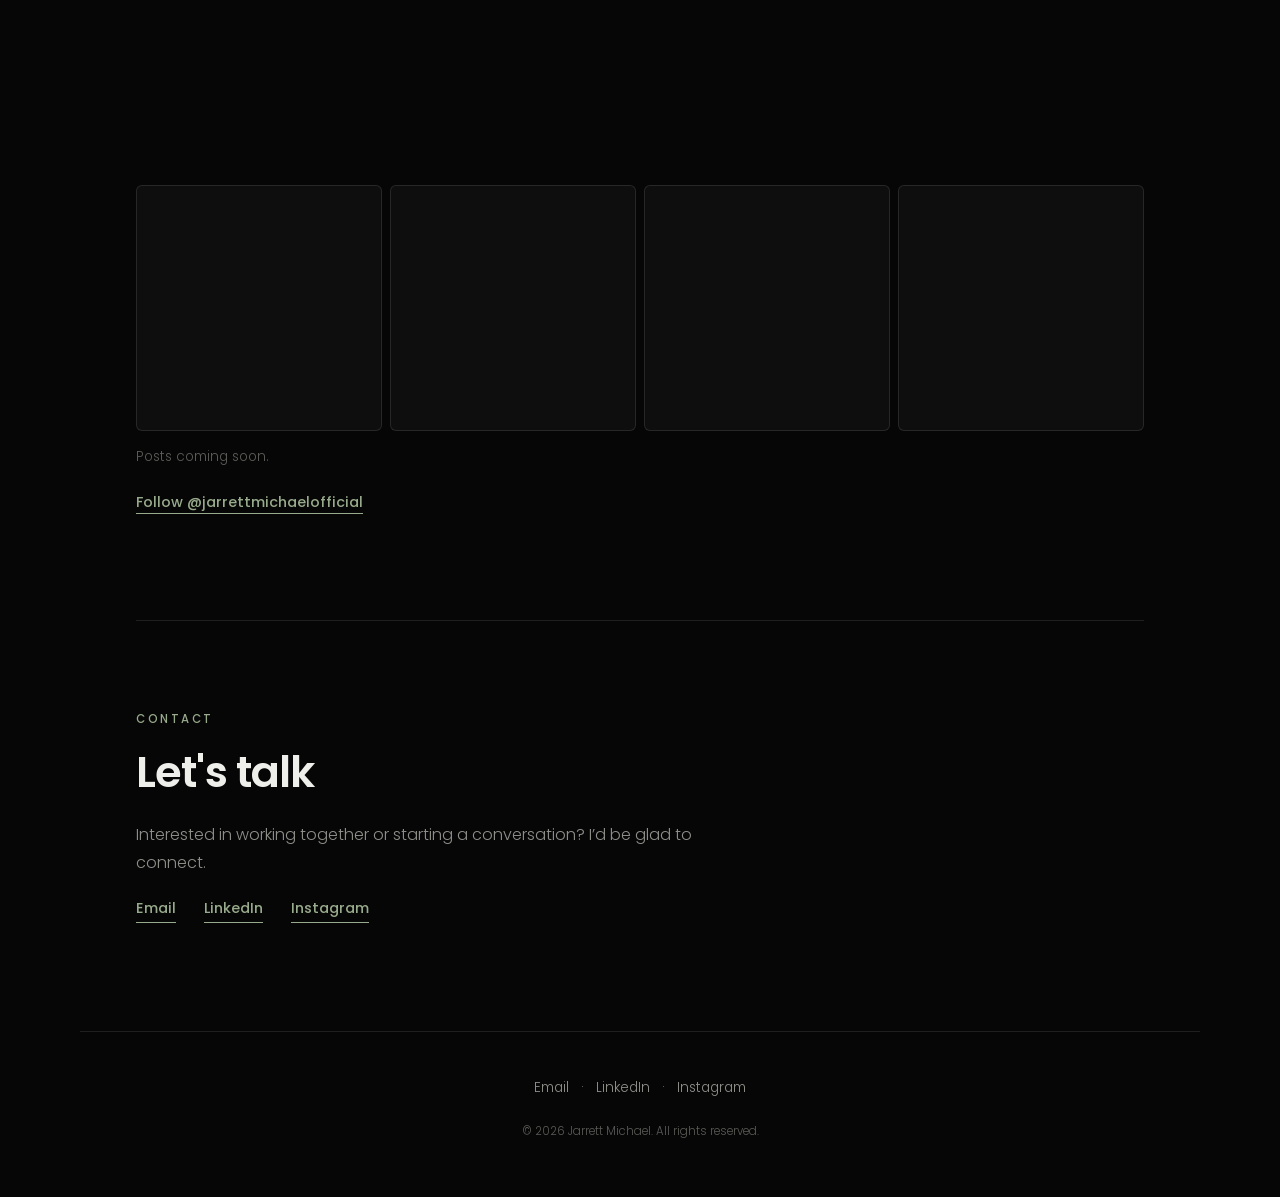
==== commit bb7d24c3: "Add files via upload" ====
--- a/about.html
+++ b/about.html
@@ -77,7 +77,7 @@
     <p>I co-founded Bridg to help faith-based organizations navigate change with clarity. Our work brings together organizational strategy, leadership support, process improvement, and design to strengthen how organizations operate and communicate.</p>
     <p><a class="btn" href="https://bridgconsultingfirm.com" target="_blank" rel="noopener noreferrer">Visit Website</a></p>
     </div>
-    <div class="bridg-img" aria-hidden="true"><img src="handshake.png" alt="" width="1563" height="1006" loading="lazy"></div>
+    <div class="bridg-img" aria-hidden="true"><img src="handshake-1600.jpg" alt="" width="1600" height="1030" loading="lazy"></div>
   </div>
 </section>
 
--- a/styles.css
+++ b/styles.css
@@ -235,3 +235,29 @@
 
 /* about page: hide anchor pills on mobile */
 @media (max-width:820px){.subnav{display:none}}
+
+/* non-interactive pill (unfilled), e.g. "Coming Soon" */
+.btn--static{background:transparent;color:var(--accent);cursor:default;pointer-events:none;user-select:none;-webkit-user-select:none;transition:none}
+
+/* work page: static "Coming Soon" pills */
+.card-cta{margin-top:auto;padding-top:20px}
+.card-cta .btn--static{display:inline-block}
+.proj-text .btn--static{margin-top:20px}
+.proj-card--static{cursor:default}
+.proj-card--static:hover{border-color:var(--line);transform:none}
+.proj-card--static:hover .proj-img img{transform:none}
+
+/* work case studies + writing cards: larger titles (homepage Explore cards keep 1.25rem) */
+article.card h3{font-size:1.5rem;text-wrap:balance}
+
+/* work page: UX case study cards with image fading into the card surface */
+.card--img{position:relative;isolation:isolate;overflow:hidden;padding-top:clamp(200px,20vw,260px)}
+.card--img>*:not(.card-bg){position:relative;z-index:1}
+.card-bg{position:absolute;top:0;left:0;right:0;height:clamp(300px,29vw,370px);z-index:0;pointer-events:none}
+.card-bg img{position:absolute;inset:0;width:100%;height:100%;object-fit:cover;filter:brightness(.8) contrast(1.02);-webkit-mask-image:linear-gradient(to bottom,#000 0,#000 28%,rgba(0,0,0,.7) 48%,rgba(0,0,0,.32) 66%,rgba(0,0,0,.1) 82%,transparent 96%);mask-image:linear-gradient(to bottom,#000 0,#000 28%,rgba(0,0,0,.7) 48%,rgba(0,0,0,.32) 66%,rgba(0,0,0,.1) 82%,transparent 96%)}
+.card-bg::after{content:"";position:absolute;inset:0;background:linear-gradient(to bottom,rgba(6,6,6,.04) 0,rgba(6,6,6,.14) 40%,rgba(14,14,15,.62) 78%,rgba(14,14,15,1) 100%)}
+.card--img-brand .card-bg img{object-position:42% 48%}
+.card--img-app .card-bg img{object-position:62% 42%}
+.card--img-making .card-bg img{object-position:35% 60%}
+.card--img-darkness .card-bg img{object-position:50% 30%}
+.card--img-imago .card-bg img{object-position:60% 55%}
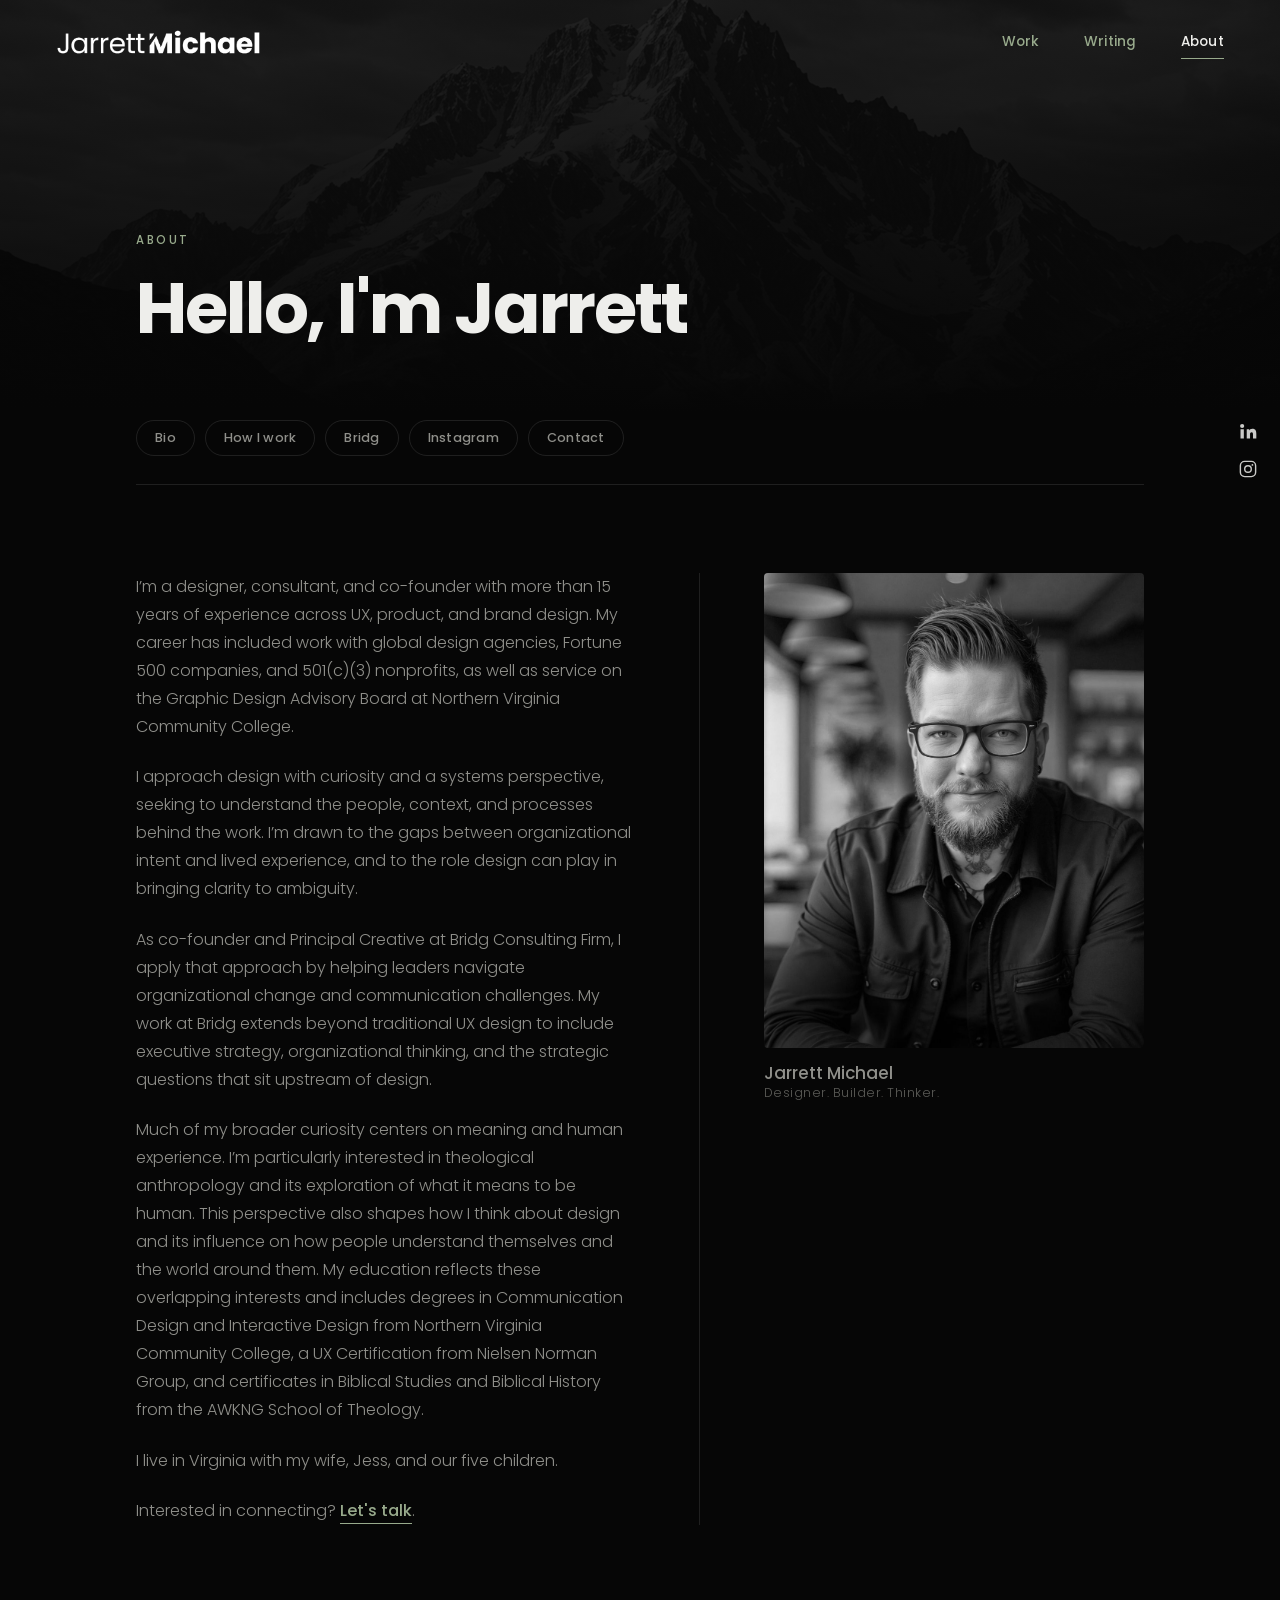
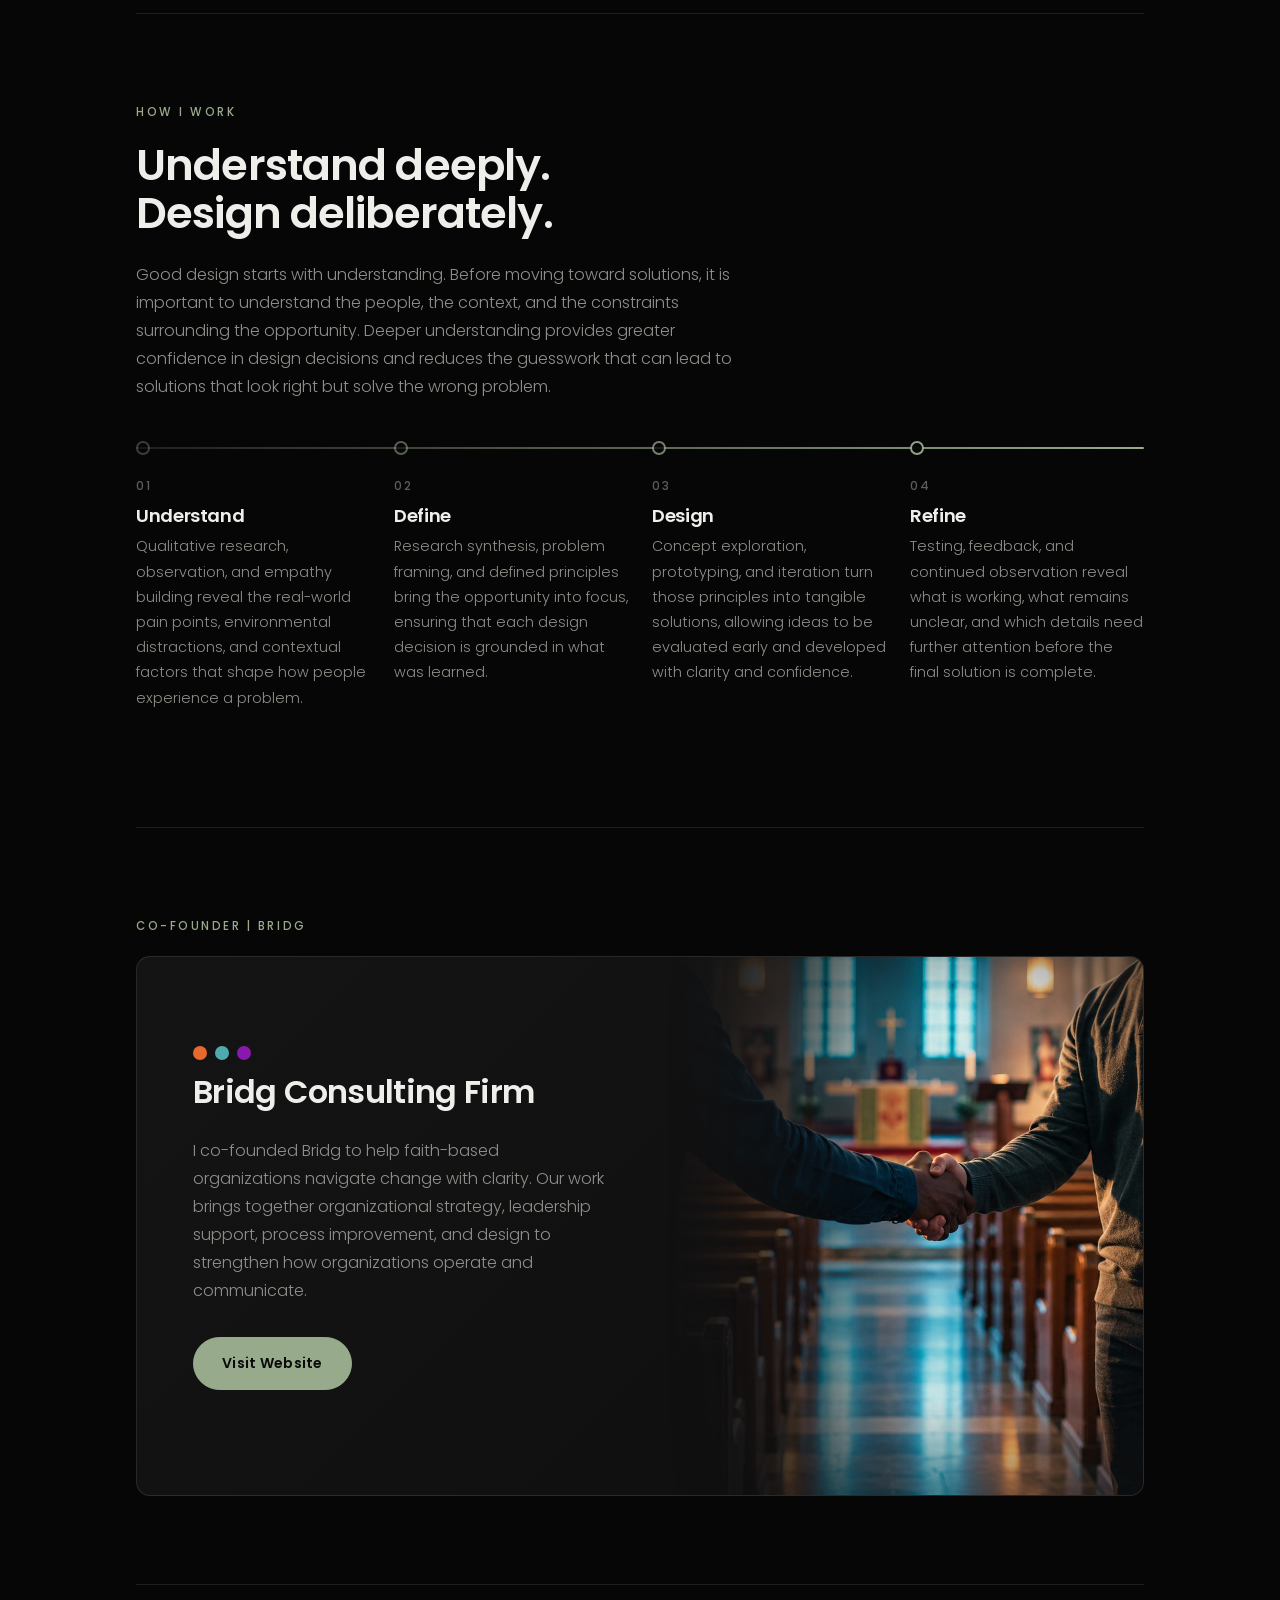
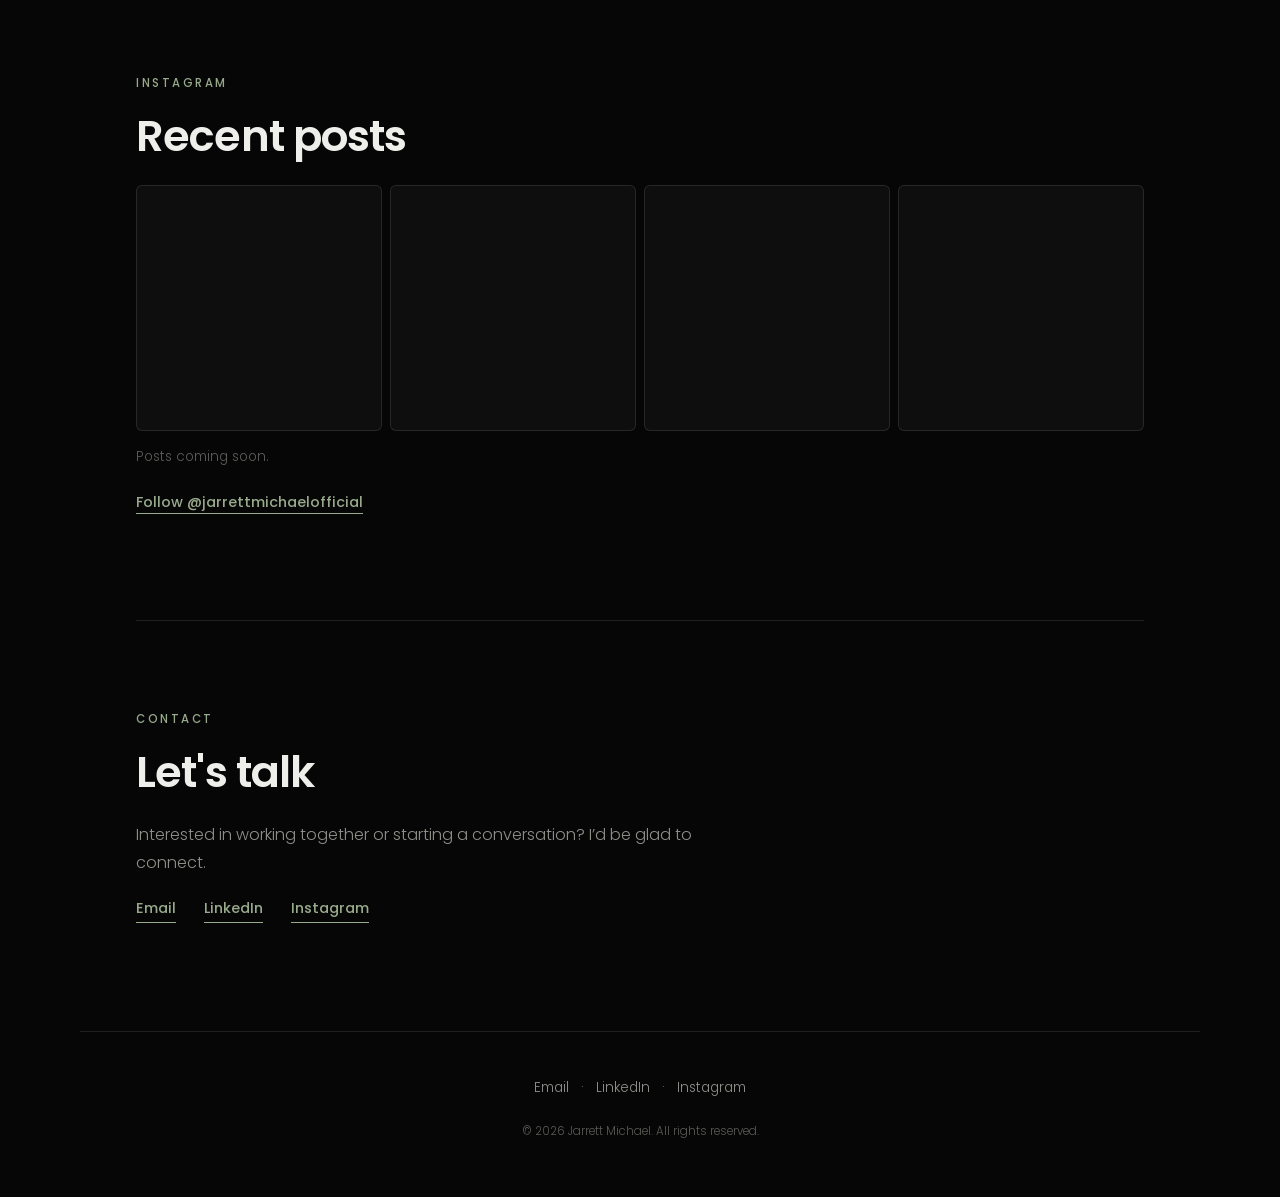
==== commit 018101f3: "Add files via upload" ====
--- a/about.html
+++ b/about.html
@@ -77,7 +77,7 @@
     <p>I co-founded Bridg to help faith-based organizations navigate change with clarity. Our work brings together organizational strategy, leadership support, process improvement, and design to strengthen how organizations operate and communicate.</p>
     <p><a class="btn" href="https://bridgconsultingfirm.com" target="_blank" rel="noopener noreferrer">Visit Website</a></p>
     </div>
-    <div class="bridg-img" aria-hidden="true"><img src="handshake-1600.jpg" alt="" width="1600" height="1030" loading="lazy"></div>
+    <div class="bridg-img" aria-hidden="true"><img src="handshake-1600.jpg" alt="" width="1600" height="1030"></div>
   </div>
 </section>
 
--- a/styles.css
+++ b/styles.css
@@ -70,8 +70,8 @@
 .feature{margin-top:clamp(24px,5vw,56px);margin-bottom:clamp(56px,8vw,100px)}
 .feature>div{min-height:540px;display:grid;grid-template-columns:minmax(0,1fr) minmax(0,.9fr);align-items:stretch;overflow:hidden;background:linear-gradient(135deg,var(--raise),var(--surface));border:1px solid var(--line);border-radius:14px}
 .feature-text{padding:clamp(32px,5vw,56px) clamp(32px,6vw,72px)}
-.feature-img{position:relative;display:block;min-height:300px;overflow:hidden}
-.feature-img img{position:absolute;inset:0;width:100%;height:100%;object-fit:cover;object-position:68% 55%;scale:1.08;translate:0 var(--py,0px);-webkit-mask-image:linear-gradient(to right,transparent 0,rgba(0,0,0,.06) 10%,rgba(0,0,0,.2) 24%,rgba(0,0,0,.45) 42%,rgba(0,0,0,.75) 62%,#000 84%);mask-image:linear-gradient(to right,transparent 0,rgba(0,0,0,.06) 10%,rgba(0,0,0,.2) 24%,rgba(0,0,0,.45) 42%,rgba(0,0,0,.75) 62%,#000 84%);transition:transform .8s}
+.feature-img{position:relative;isolation:isolate;display:block;min-height:300px;overflow:hidden}
+.feature-img img{position:absolute;inset:0;width:100%;height:100%;object-fit:cover;-webkit-transform:translateZ(0);transform:translateZ(0);-webkit-backface-visibility:hidden;backface-visibility:hidden;object-position:68% 55%;scale:1.08;translate:0 var(--py,0px);-webkit-mask-image:linear-gradient(to right,transparent 0,rgba(0,0,0,.06) 10%,rgba(0,0,0,.2) 24%,rgba(0,0,0,.45) 42%,rgba(0,0,0,.75) 62%,#000 84%);mask-image:linear-gradient(to right,transparent 0,rgba(0,0,0,.06) 10%,rgba(0,0,0,.2) 24%,rgba(0,0,0,.45) 42%,rgba(0,0,0,.75) 62%,#000 84%);transition:transform .8s}
 .feature-img:hover img{transform:scale(1.04)}
 .feature-img::after{content:"";position:absolute;left:68%;top:53%;width:62%;aspect-ratio:1;translate:-50% -50%;border-radius:50%;background:radial-gradient(circle,rgba(255,238,196,.5) 0,rgba(255,220,150,.18) 28%,rgba(0,0,0,0) 62%);mix-blend-mode:screen;pointer-events:none;animation:glow 5.5s ease-in-out infinite alternate}
 .feature-cta{margin-top:36px}
@@ -121,8 +121,8 @@
 .stage .num{margin-bottom:10px}
 .bridg{display:grid;grid-template-columns:minmax(0,1fr) minmax(0,.9fr);align-items:stretch;min-height:540px;overflow:hidden;background:linear-gradient(135deg,var(--raise),var(--surface));border:1px solid var(--line);border-radius:14px}
 .bridg-text{padding:clamp(28px,4vw,44px) clamp(28px,5vw,56px);display:flex;flex-direction:column;justify-content:center;align-items:flex-start}
-.bridg-img{position:relative;min-height:300px;overflow:hidden}
-.bridg-img img{position:absolute;inset:0;width:100%;height:100%;object-fit:cover;object-position:40% 50%;-webkit-mask-image:linear-gradient(to right,transparent 0,rgba(0,0,0,.08) 8%,rgba(0,0,0,.3) 22%,rgba(0,0,0,.65) 38%,#000 54%),radial-gradient(ellipse 78% 82% at 58% 46%,#000 44%,rgba(0,0,0,.55) 72%,transparent 100%);mask-image:linear-gradient(to right,transparent 0,rgba(0,0,0,.08) 8%,rgba(0,0,0,.3) 22%,rgba(0,0,0,.65) 38%,#000 54%),radial-gradient(ellipse 78% 82% at 58% 46%,#000 44%,rgba(0,0,0,.55) 72%,transparent 100%);-webkit-mask-composite:source-in;mask-composite:intersect}
+.bridg-img{position:relative;isolation:isolate;min-height:300px;overflow:hidden}
+.bridg-img img{position:absolute;inset:0;width:100%;height:100%;object-fit:cover;-webkit-transform:translateZ(0);transform:translateZ(0);-webkit-backface-visibility:hidden;backface-visibility:hidden;object-position:40% 50%;-webkit-mask-image:linear-gradient(to right,transparent 0,rgba(0,0,0,.08) 8%,rgba(0,0,0,.3) 22%,rgba(0,0,0,.65) 38%,#000 54%),radial-gradient(ellipse 78% 82% at 58% 46%,#000 44%,rgba(0,0,0,.55) 72%,transparent 100%);mask-image:linear-gradient(to right,transparent 0,rgba(0,0,0,.08) 8%,rgba(0,0,0,.3) 22%,rgba(0,0,0,.65) 38%,#000 54%),radial-gradient(ellipse 78% 82% at 58% 46%,#000 44%,rgba(0,0,0,.55) 72%,transparent 100%);-webkit-mask-composite:source-in;mask-composite:intersect}
 .bridg h2{font-size:clamp(1.5rem,2.6vw,2rem);margin:14px 0 12px}
 .bridg p{max-width:38em;color:var(--muted)}
 .nodes{display:flex;gap:8px}
@@ -219,8 +219,8 @@
 .proj-btn{margin-top:20px}
 .proj-btn::after{content:"";position:absolute;inset:0;z-index:2;border-radius:14px}
 .proj-card:hover .proj-btn{background:transparent;color:var(--accent)}
-.proj-img{position:relative;min-height:300px;overflow:hidden}
-.proj-img img{position:absolute;inset:0;width:100%;height:100%;object-fit:cover;transition:transform .8s}
+.proj-img{position:relative;isolation:isolate;min-height:300px;overflow:hidden}
+.proj-img img{position:absolute;inset:0;width:100%;height:100%;object-fit:cover;-webkit-transform:translateZ(0);transform:translateZ(0);-webkit-backface-visibility:hidden;backface-visibility:hidden;transition:transform .8s}
 .proj-card:hover .proj-img img{transform:scale(1.04)}
 .proj-img--glow img{object-position:68% 55%;scale:1.08;-webkit-mask-image:linear-gradient(to right,transparent 0,rgba(0,0,0,.06) 10%,rgba(0,0,0,.2) 24%,rgba(0,0,0,.45) 42%,rgba(0,0,0,.75) 62%,#000 84%);mask-image:linear-gradient(to right,transparent 0,rgba(0,0,0,.06) 10%,rgba(0,0,0,.2) 24%,rgba(0,0,0,.45) 42%,rgba(0,0,0,.75) 62%,#000 84%)}
 .proj-img--glow::after{content:"";position:absolute;left:68%;top:53%;width:62%;aspect-ratio:1;translate:-50% -50%;border-radius:50%;background:radial-gradient(circle,rgba(255,238,196,.5) 0,rgba(255,220,150,.18) 28%,rgba(0,0,0,0) 62%);mix-blend-mode:screen;pointer-events:none;animation:glow 5.5s ease-in-out infinite alternate}
@@ -254,7 +254,7 @@
 .card--img{position:relative;isolation:isolate;overflow:hidden;padding-top:clamp(200px,20vw,260px)}
 .card--img>*:not(.card-bg){position:relative;z-index:1}
 .card-bg{position:absolute;top:0;left:0;right:0;height:clamp(300px,29vw,370px);z-index:0;pointer-events:none}
-.card-bg img{position:absolute;inset:0;width:100%;height:100%;object-fit:cover;filter:brightness(.8) contrast(1.02);-webkit-mask-image:linear-gradient(to bottom,#000 0,#000 28%,rgba(0,0,0,.7) 48%,rgba(0,0,0,.32) 66%,rgba(0,0,0,.1) 82%,transparent 96%);mask-image:linear-gradient(to bottom,#000 0,#000 28%,rgba(0,0,0,.7) 48%,rgba(0,0,0,.32) 66%,rgba(0,0,0,.1) 82%,transparent 96%)}
+.card-bg img{position:absolute;inset:0;width:100%;height:100%;object-fit:cover;-webkit-transform:translateZ(0);transform:translateZ(0);-webkit-backface-visibility:hidden;backface-visibility:hidden;filter:brightness(.8) contrast(1.02);-webkit-mask-image:linear-gradient(to bottom,#000 0,#000 28%,rgba(0,0,0,.7) 48%,rgba(0,0,0,.32) 66%,rgba(0,0,0,.1) 82%,transparent 96%);mask-image:linear-gradient(to bottom,#000 0,#000 28%,rgba(0,0,0,.7) 48%,rgba(0,0,0,.32) 66%,rgba(0,0,0,.1) 82%,transparent 96%)}
 .card-bg::after{content:"";position:absolute;inset:0;background:linear-gradient(to bottom,rgba(6,6,6,.04) 0,rgba(6,6,6,.14) 40%,rgba(14,14,15,.62) 78%,rgba(14,14,15,1) 100%)}
 .card--img-brand .card-bg img{object-position:42% 48%}
 .card--img-app .card-bg img{object-position:62% 42%}
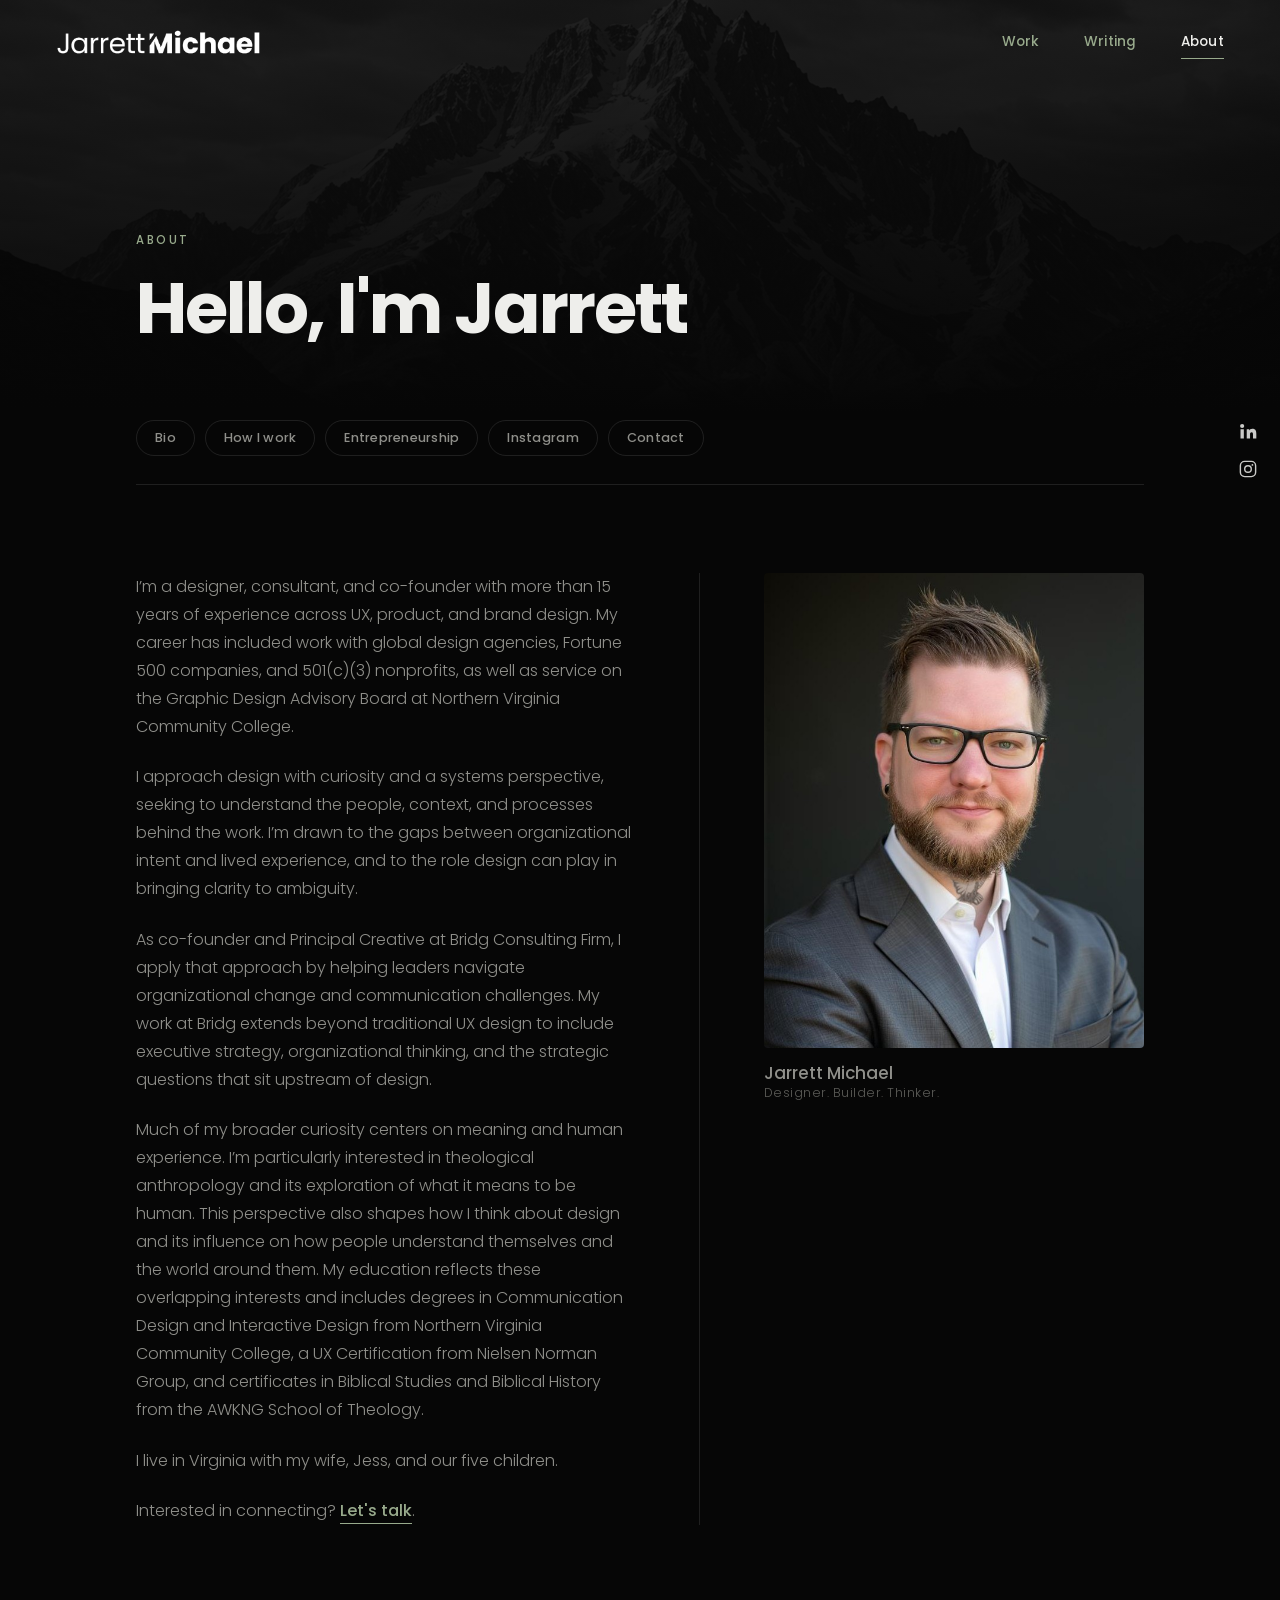
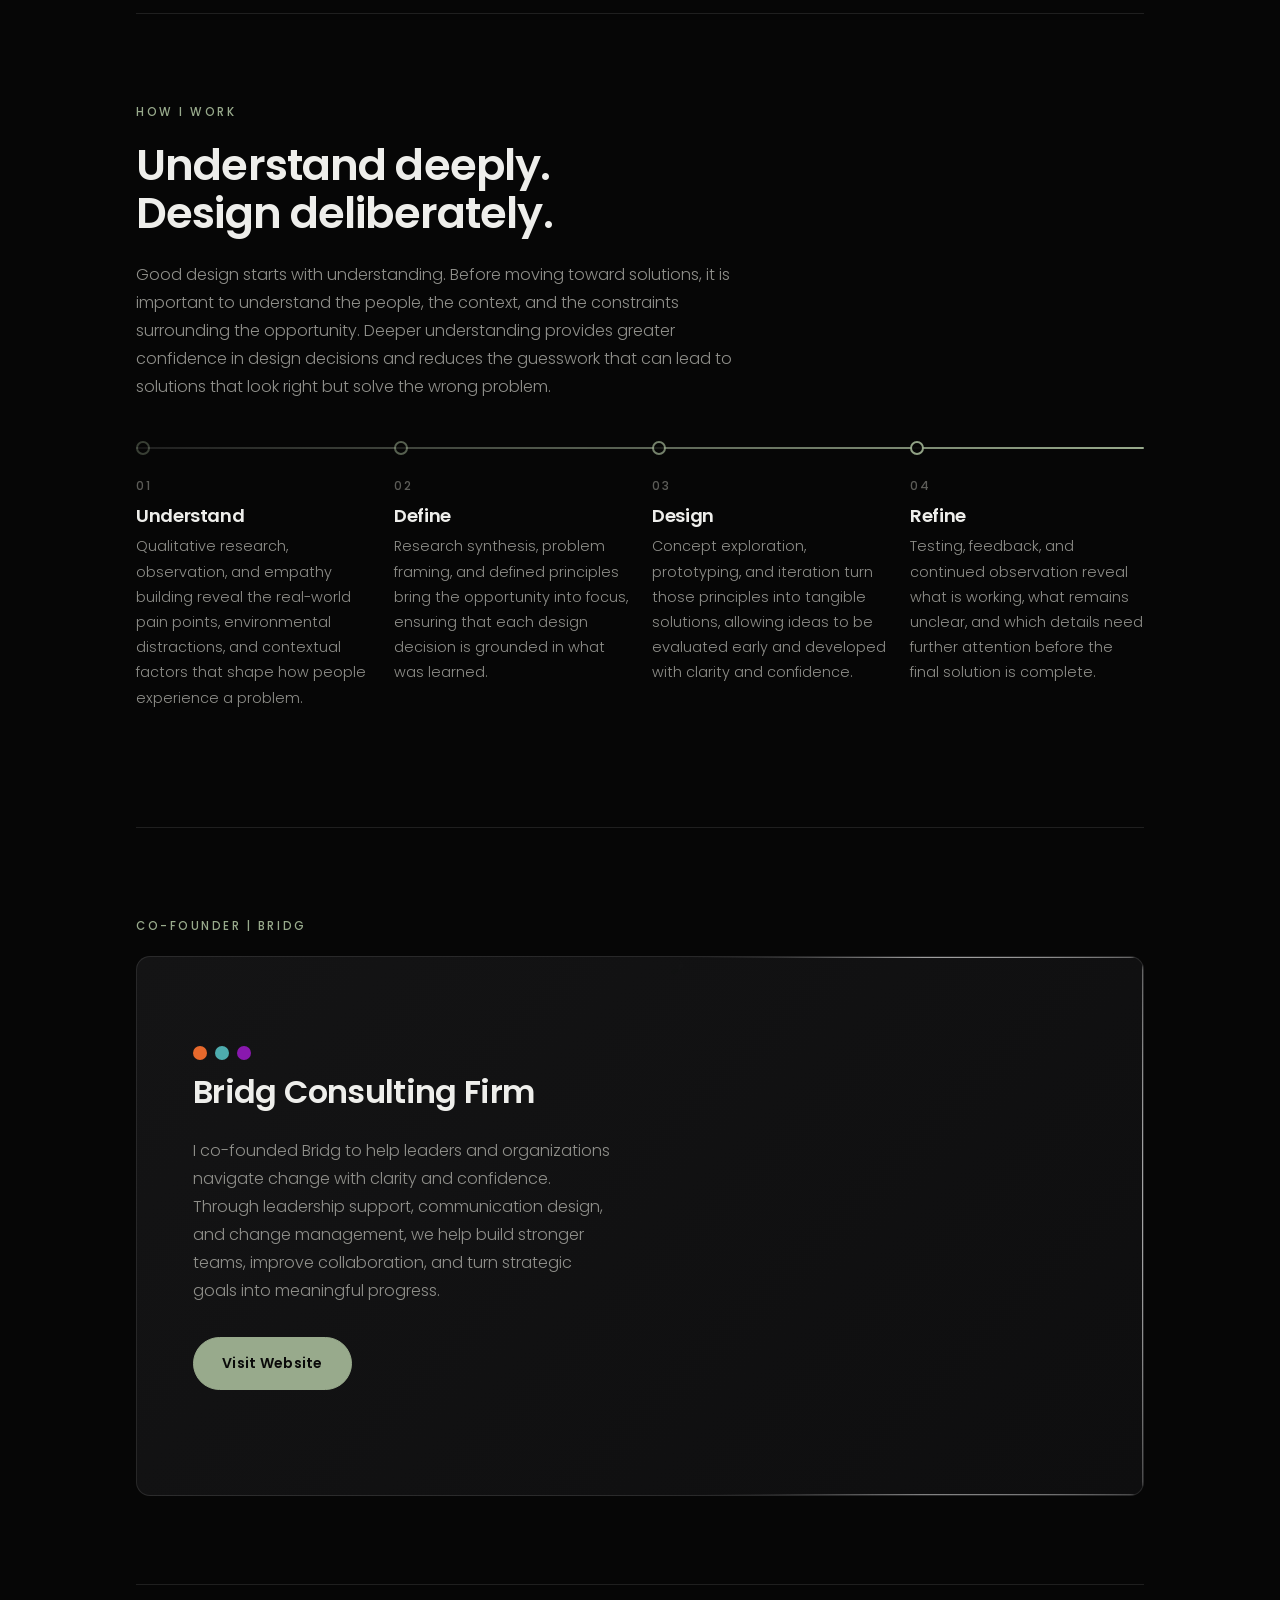
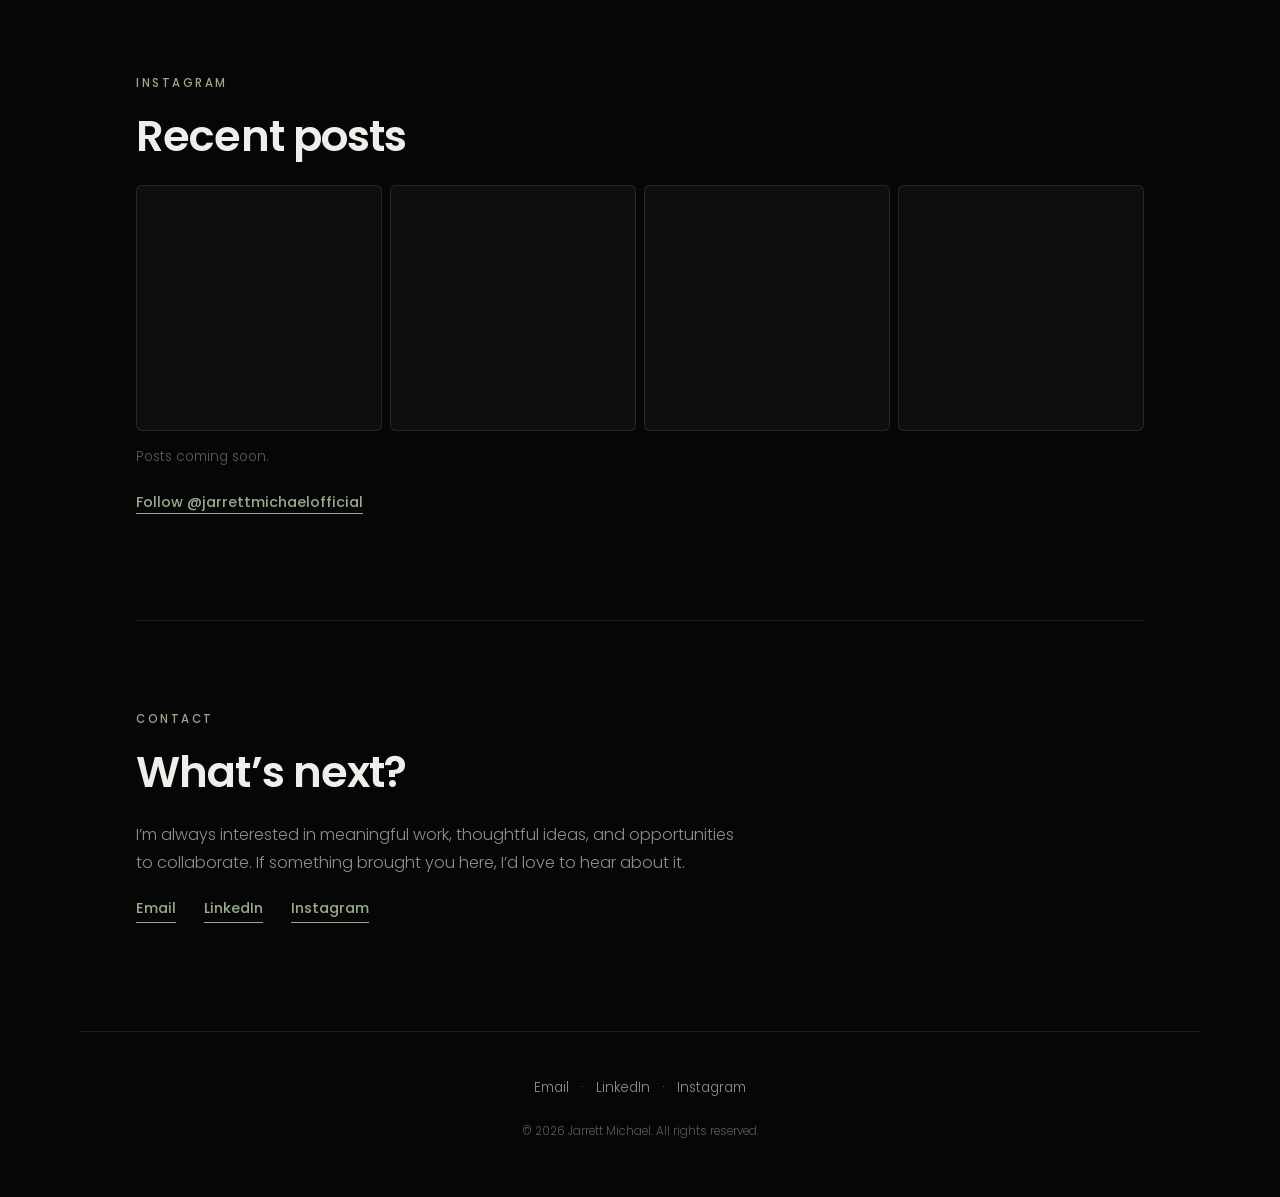
==== commit d020c56f: "Add files via upload" ====
--- a/about.html
+++ b/about.html
@@ -34,7 +34,7 @@
 <section class="page-head"><div class="wrap"><p class="kicker reveal">About</p><h1 class="reveal">Hello, I'm Jarrett</h1></div></section>
 <div class="wrap">
 <nav class="subnav reveal" aria-label="On this page">
-  <a href="#bio">Bio</a><a href="#philosophy">How I work</a><a href="#bridg">Bridg</a><a href="#instagram">Instagram</a><a href="#contact">Contact</a>
+  <a href="#bio">Bio</a><a href="#philosophy">How I work</a><a href="#bridg">Entrepreneurship</a><a href="#instagram">Instagram</a><a href="#contact">Contact</a>
 </nav>
 
 <section class="about-sec" id="bio">
@@ -48,7 +48,7 @@
       <p class="connect">Interested in connecting? <a class="link" href="#contact">Let's talk</a>.</p>
     </div>
     <figure class="portrait reveal">
-      <img src="portrait.jpg" alt="Portrait of Jarrett Michael" width="1000" height="1275">
+      <img src="headshot-800.jpg" alt="Portrait of Jarrett Michael" width="800" height="800">
       <figcaption><strong>Jarrett Michael</strong><span>Designer. Builder. Thinker.</span></figcaption>
     </figure>
   </div>
@@ -74,10 +74,10 @@
     <div class="bridg-text">
     <div class="nodes" aria-hidden="true"><i style="background:#E7692C"></i><i style="background:#4EACAE"></i><i style="background:#8918AE"></i></div>
     <h2>Bridg Consulting Firm</h2>
-    <p>I co-founded Bridg to help faith-based organizations navigate change with clarity. Our work brings together organizational strategy, leadership support, process improvement, and design to strengthen how organizations operate and communicate.</p>
+    <p>I co-founded Bridg to help leaders and organizations navigate change with clarity and confidence. Through leadership support, communication design, and change management, we help build stronger teams, improve collaboration, and turn strategic goals into meaningful progress.</p>
     <p><a class="btn" href="https://bridgconsultingfirm.com" target="_blank" rel="noopener noreferrer">Visit Website</a></p>
     </div>
-    <div class="bridg-img" aria-hidden="true"><img src="handshake-1600.jpg" alt="" width="1600" height="1030"></div>
+    <div class="bridg-img" aria-hidden="true"><img src="handshake-church-1600.jpg" alt="" width="1600" height="1030"></div>
   </div>
 </section>
 
@@ -94,9 +94,9 @@
 
 <section class="about-sec" id="contact">
   <p class="kicker reveal">Contact</p>
-  <h2 class="reveal">Let's talk</h2>
+  <h2 class="reveal">What&rsquo;s next?</h2>
   <div class="prose reveal">
-    <p>Interested in working together or starting a conversation? I’d be glad to connect.</p>
+    <p>I&rsquo;m always interested in meaningful work, thoughtful ideas, and opportunities to collaborate. If something brought you here, I&rsquo;d love to hear about it.</p>
     <p class="contact-links"><a class="link" href="mailto:jarrett@bridgconsultingfirm.com">Email</a><a class="link" href="https://www.linkedin.com/in/jarrettmichaelofficial" target="_blank" rel="noopener noreferrer">LinkedIn</a><a class="link" href="https://instagram.com/jarrettmichaelofficial" target="_blank" rel="noopener noreferrer">Instagram</a></p>
   </div>
 </section>
--- a/styles.css
+++ b/styles.css
@@ -34,7 +34,7 @@
 
 /* hero */
 .hero{position:relative;min-height:100vh;min-height:100svh;display:flex;align-items:center;justify-content:center;text-align:center;
-  background:linear-gradient(to bottom,rgba(6,6,6,.935) 0,rgba(6,6,6,.753) 45%,rgba(6,6,6,.948) 100%),url(mountain.png) center 65%/cover no-repeat,var(--mtn,none) center bottom/cover no-repeat,#0a0a0b}
+  background:linear-gradient(to bottom,rgba(6,6,6,.945) 0,rgba(6,6,6,.82) 45%,rgba(6,6,6,.955) 100%),url(mountain.png) center 65%/cover no-repeat,var(--mtn,none) center bottom/cover no-repeat,#0a0a0b}
 .hero-inner{position:relative;z-index:2;padding:120px var(--pad) 140px}
 .hero h1{font-size:clamp(3rem,9vw,7rem);font-weight:700;line-height:1.02;letter-spacing:-.035em}
 .hero h1 i{font-style:normal;color:var(--accent)}
@@ -78,6 +78,20 @@
 .feature h2{font-size:clamp(2.2rem,5vw,3.4rem);margin-bottom:16px}
 .feature p:not(.kicker){max-width:36em;color:var(--muted)}
 
+/* about teaser: a labeled divider tab + a flatter card with a bleeding circular portrait, closer to the provided mockup */
+.about-teaser{margin-bottom:clamp(40px,7vw,90px)}
+.about-teaser-card{position:relative;display:grid;grid-template-columns:minmax(0,1fr) minmax(0,.55fr);align-items:center;gap:24px;background:var(--surface);border:1px solid var(--line);border-radius:12px;padding:clamp(28px,4vw,44px) clamp(28px,4vw,44px) clamp(28px,4vw,44px) clamp(32px,5vw,56px)}
+.about-teaser-text .meta{margin:0 0 14px;font-size:.68rem;font-weight:500;letter-spacing:.16em;text-transform:uppercase;color:var(--dim)}
+.about-teaser-text p:not(.meta){color:var(--muted);margin:0 0 20px;max-width:34em}
+.about-teaser-text .link{font-size:.9rem}
+.about-teaser-img{position:relative;justify-self:center;display:block;width:clamp(150px,18vw,210px);aspect-ratio:1/1}
+.about-teaser-img img{width:100%;height:100%;border-radius:50%;object-fit:cover;box-shadow:0 0 0 1px var(--line),0 20px 50px rgba(0,0,0,.5);transition:transform .5s}
+.about-teaser-img:hover img{transform:scale(1.04)}
+@media (max-width:820px){
+  .about-teaser-card{grid-template-columns:1fr;gap:18px}
+  .about-teaser-img{order:-1;justify-self:start;width:150px}
+}
+
 /* sections + cards */
 .grid-section{padding-top:24px;padding-bottom:clamp(40px,7vw,90px)}
 .section-title{font-size:1.4rem;margin:0 0 28px;padding-top:24px;border-top:1px solid var(--line)}
@@ -104,7 +118,7 @@
 .bio-text .link{font-size:inherit}
 .contact-links{display:flex;flex-wrap:wrap;gap:10px 28px;margin:0}
 .portrait{grid-column:2;margin:0;position:sticky;top:96px}
-.portrait img{width:100%;aspect-ratio:4/5;object-fit:cover;border-radius:4px;filter:grayscale(1)}
+.portrait img{width:100%;aspect-ratio:4/5;object-fit:cover;border-radius:4px}
 .portrait figcaption{margin-top:14px;display:flex;flex-direction:column;gap:0}
 .portrait strong{font-weight:500;color:var(--muted);font-size:1.05rem;line-height:1.35}
 .portrait span{font-size:.78rem;color:var(--dim);letter-spacing:.04em;line-height:1.35}
@@ -151,7 +165,7 @@
   .bio-text{border-right:0;padding-right:0}
   .portrait{max-width:340px;order:-1;position:static}
 }
-@media (max-width:820px){.feature>div{min-height:0;grid-template-columns:1fr}.bridg{grid-template-columns:1fr}.bridg{min-height:0}.bridg-img{min-height:0;aspect-ratio:3/2;order:-1}.bridg-img img{object-position:50% 45%;-webkit-mask-image:linear-gradient(to top,transparent 0,rgba(0,0,0,.15) 14%,rgba(0,0,0,.5) 38%,#000 78%),radial-gradient(ellipse 90% 90% at 50% 46%,#000 45%,transparent 100%);mask-image:linear-gradient(to top,transparent 0,rgba(0,0,0,.15) 14%,rgba(0,0,0,.5) 38%,#000 78%),radial-gradient(ellipse 90% 90% at 50% 46%,#000 45%,transparent 100%)}.feature-img{min-height:0;aspect-ratio:3/2;order:-1}.feature-img img{-webkit-mask-image:linear-gradient(to top,transparent 0,rgba(0,0,0,.15) 14%,rgba(0,0,0,.5) 38%,#000 78%);mask-image:linear-gradient(to top,transparent 0,rgba(0,0,0,.15) 14%,rgba(0,0,0,.5) 38%,#000 78%)}
+@media (max-width:820px){.feature>div{min-height:0;grid-template-columns:1fr}.bridg{grid-template-columns:1fr}.bridg{min-height:0}.bridg-img{min-height:0;height:clamp(230px,62vw,340px);order:-1}.bridg-img img{object-position:50% 45%;-webkit-mask-image:linear-gradient(to top,transparent 0,rgba(0,0,0,.15) 14%,rgba(0,0,0,.5) 38%,#000 78%),radial-gradient(ellipse 90% 90% at 50% 46%,#000 45%,transparent 100%);mask-image:linear-gradient(to top,transparent 0,rgba(0,0,0,.15) 14%,rgba(0,0,0,.5) 38%,#000 78%),radial-gradient(ellipse 90% 90% at 50% 46%,#000 45%,transparent 100%)}.feature-img{min-height:0;height:clamp(230px,62vw,340px);order:-1}.feature-img img{-webkit-mask-image:linear-gradient(to top,transparent 0,rgba(0,0,0,.15) 14%,rgba(0,0,0,.5) 38%,#000 78%);mask-image:linear-gradient(to top,transparent 0,rgba(0,0,0,.15) 14%,rgba(0,0,0,.5) 38%,#000 78%)}
   .menu-btn{display:block}
   nav{display:none;position:absolute;right:var(--pad);top:70px;flex-direction:column;gap:16px;background:var(--surface);border:1px solid var(--line);border-radius:12px;padding:22px 28px;z-index:25}
   nav.open{display:flex}
@@ -227,7 +241,7 @@
 .proj-img--bridg img{object-position:40% 50%;-webkit-mask-image:linear-gradient(to right,transparent 0,rgba(0,0,0,.08) 8%,rgba(0,0,0,.3) 22%,rgba(0,0,0,.65) 38%,#000 54%),radial-gradient(ellipse 78% 82% at 58% 46%,#000 44%,rgba(0,0,0,.55) 72%,transparent 100%);mask-image:linear-gradient(to right,transparent 0,rgba(0,0,0,.08) 8%,rgba(0,0,0,.3) 22%,rgba(0,0,0,.65) 38%,#000 54%),radial-gradient(ellipse 78% 82% at 58% 46%,#000 44%,rgba(0,0,0,.55) 72%,transparent 100%);-webkit-mask-composite:source-in;mask-composite:intersect}
 @media (max-width:820px){
   .proj-card{grid-template-columns:1fr;min-height:0}
-  .proj-img{min-height:0;aspect-ratio:3/2;order:-1}
+  .proj-img{min-height:0;height:clamp(230px,62vw,340px);order:-1}
   .proj-img img{-webkit-mask-image:linear-gradient(to top,transparent 0,rgba(0,0,0,.15) 14%,rgba(0,0,0,.5) 38%,#000 78%);mask-image:linear-gradient(to top,transparent 0,rgba(0,0,0,.15) 14%,rgba(0,0,0,.5) 38%,#000 78%);-webkit-mask-composite:source-over;mask-composite:add}
   .proj-img--bridg img{object-position:50% 45%}
 }
@@ -241,6 +255,7 @@
 
 /* work page: static "Coming Soon" pills */
 .card-cta{margin-top:auto;padding-top:20px}
+
 .card-cta .btn--static{display:inline-block}
 .proj-text .btn--static{margin-top:20px}
 .proj-card--static{cursor:default}
@@ -253,6 +268,7 @@
 /* work page: UX case study cards with image fading into the card surface */
 .card--img{position:relative;isolation:isolate;overflow:hidden;padding-top:clamp(200px,20vw,260px)}
 .card--img>*:not(.card-bg){position:relative;z-index:1}
+.card--img .card-hit{position:absolute;inset:0;z-index:5}
 .card-bg{position:absolute;top:0;left:0;right:0;height:clamp(300px,29vw,370px);z-index:0;pointer-events:none}
 .card-bg img{position:absolute;inset:0;width:100%;height:100%;object-fit:cover;-webkit-transform:translateZ(0);transform:translateZ(0);-webkit-backface-visibility:hidden;backface-visibility:hidden;filter:brightness(.8) contrast(1.02);-webkit-mask-image:linear-gradient(to bottom,#000 0,#000 28%,rgba(0,0,0,.7) 48%,rgba(0,0,0,.32) 66%,rgba(0,0,0,.1) 82%,transparent 96%);mask-image:linear-gradient(to bottom,#000 0,#000 28%,rgba(0,0,0,.7) 48%,rgba(0,0,0,.32) 66%,rgba(0,0,0,.1) 82%,transparent 96%)}
 .card-bg::after{content:"";position:absolute;inset:0;background:linear-gradient(to bottom,rgba(6,6,6,.04) 0,rgba(6,6,6,.14) 40%,rgba(14,14,15,.62) 78%,rgba(14,14,15,1) 100%)}
